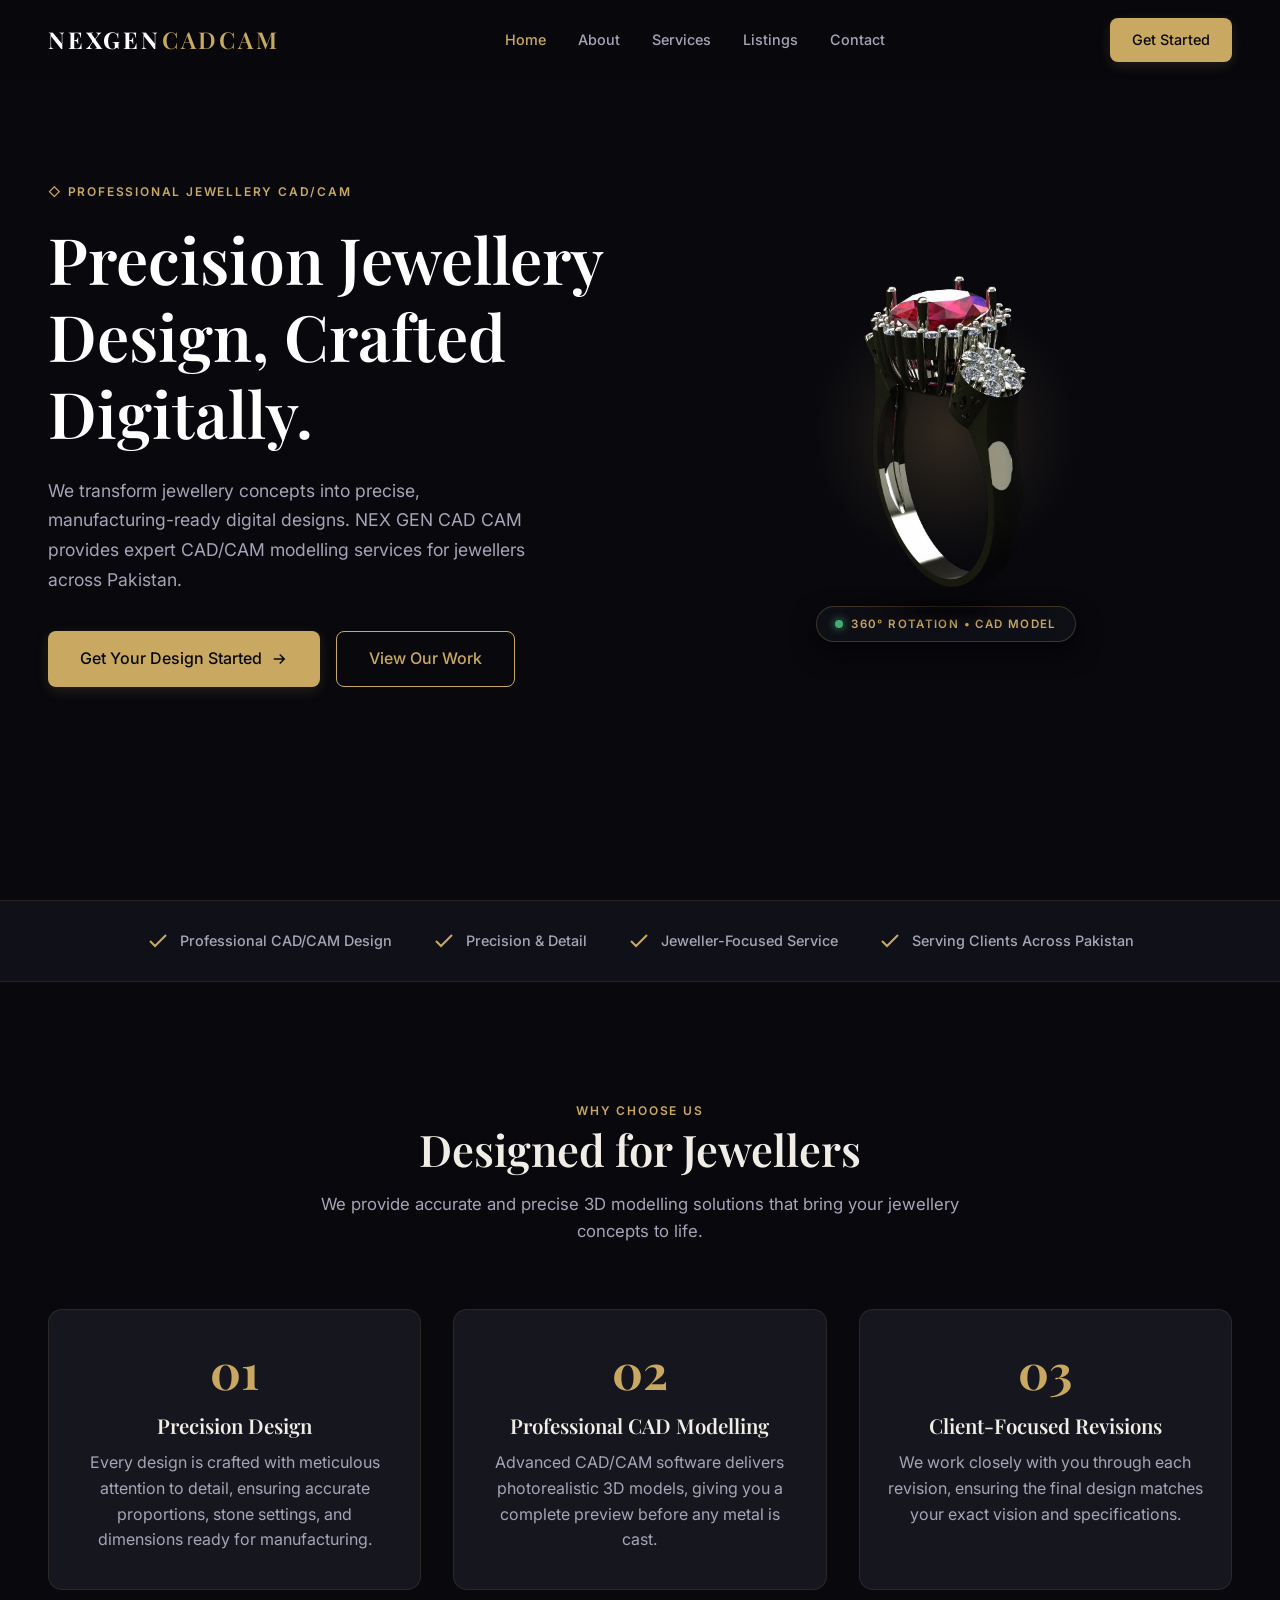
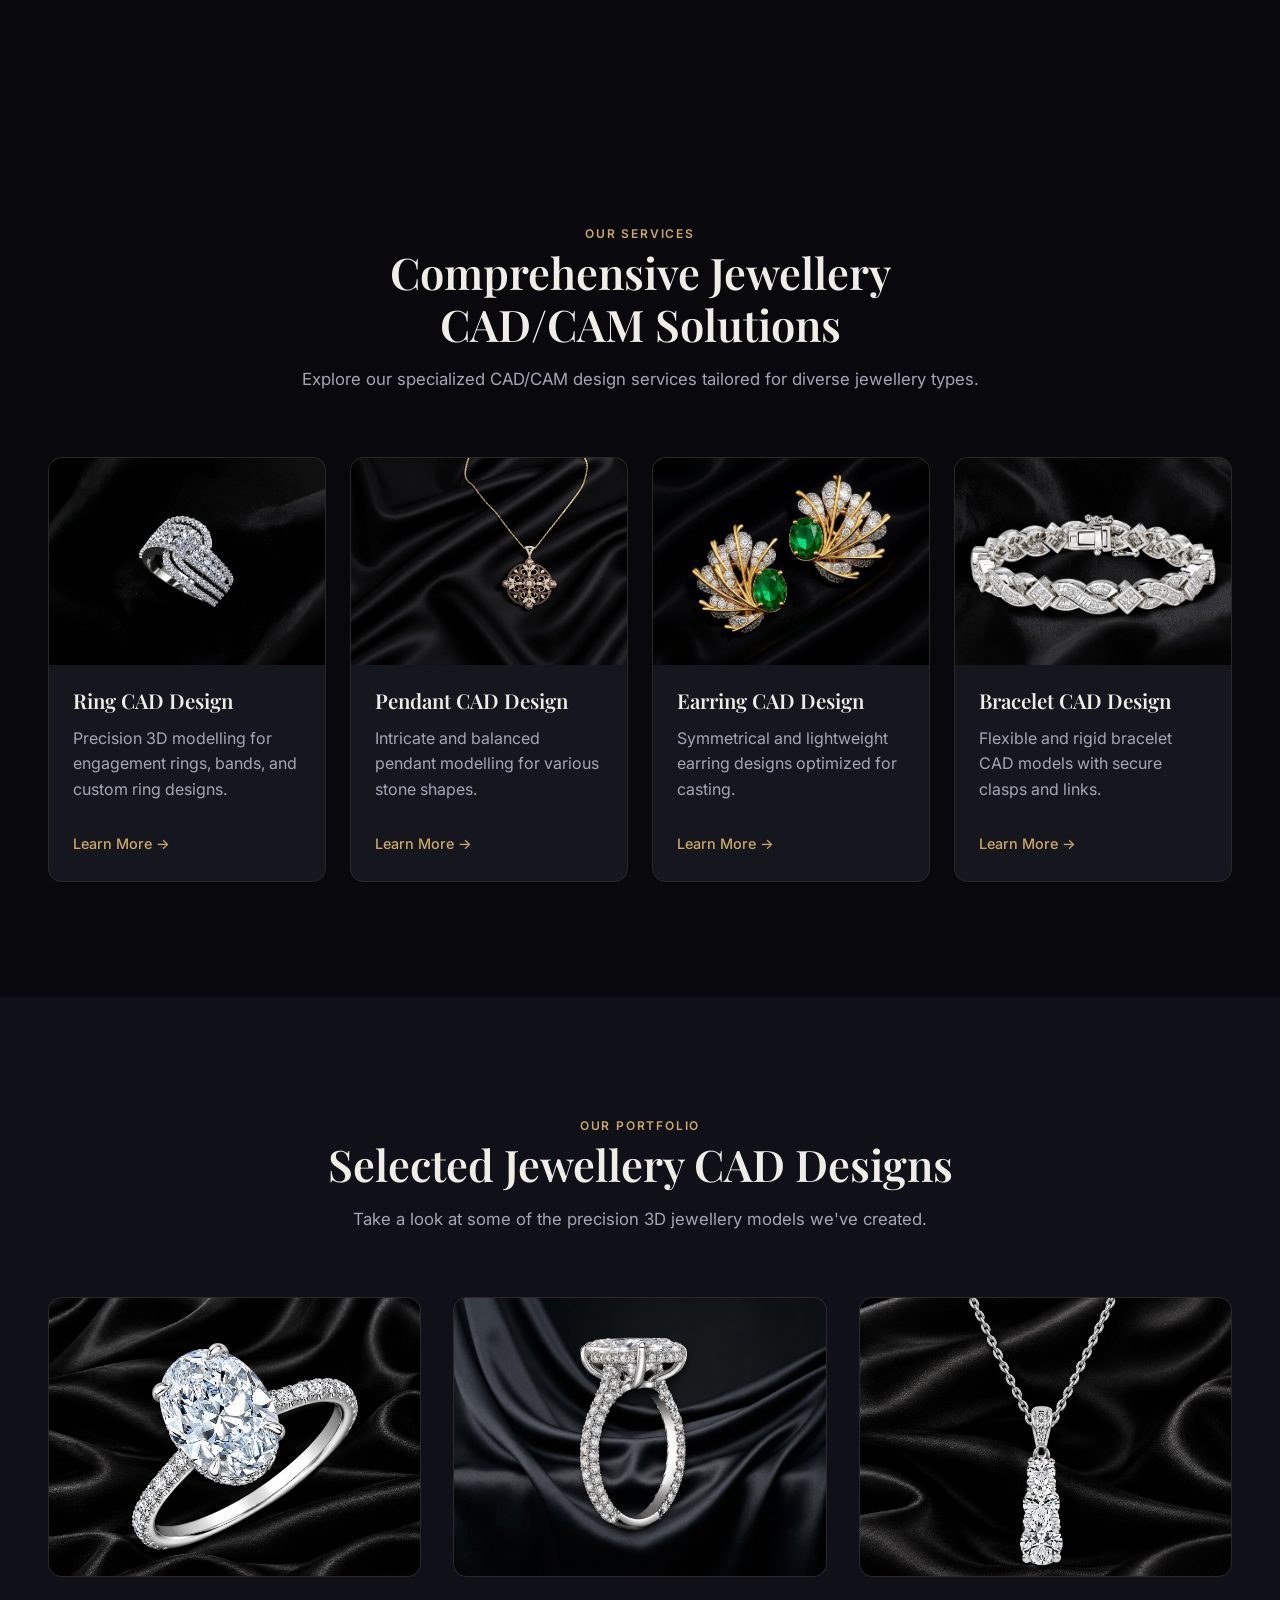
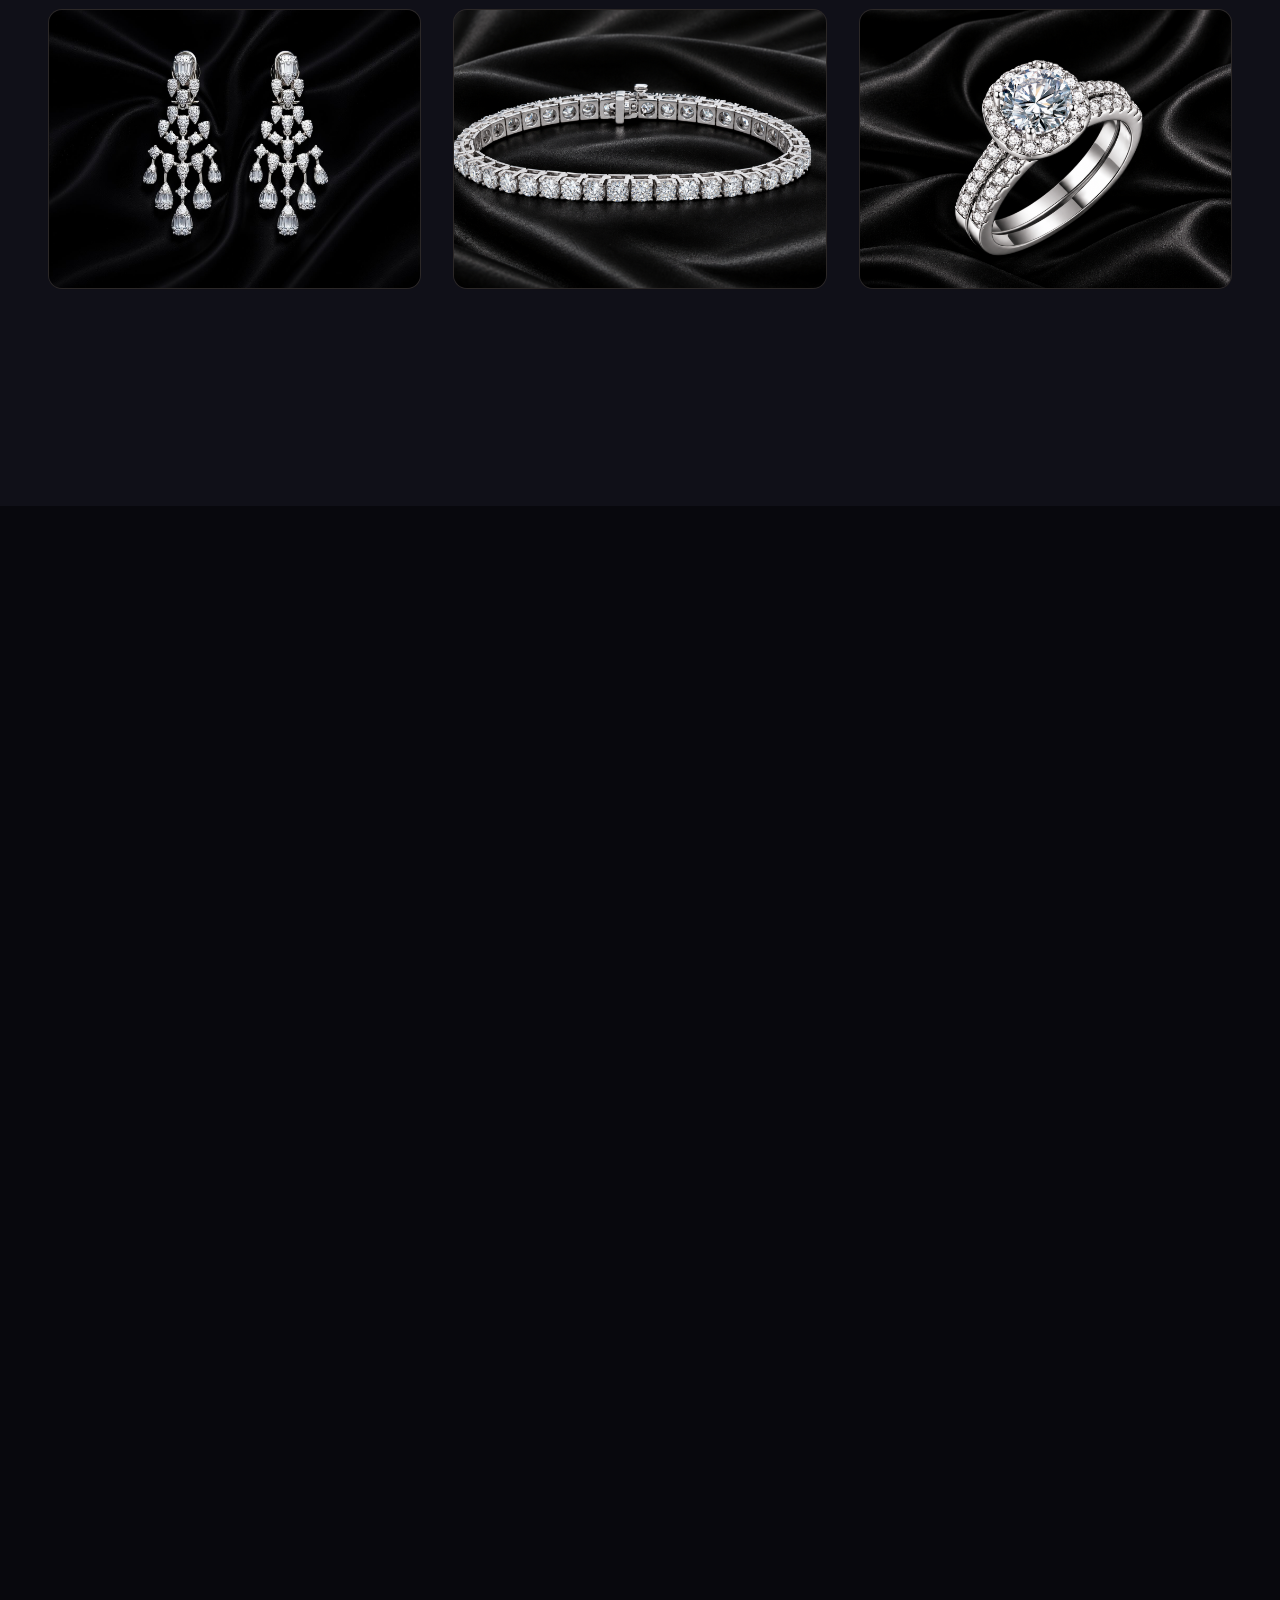
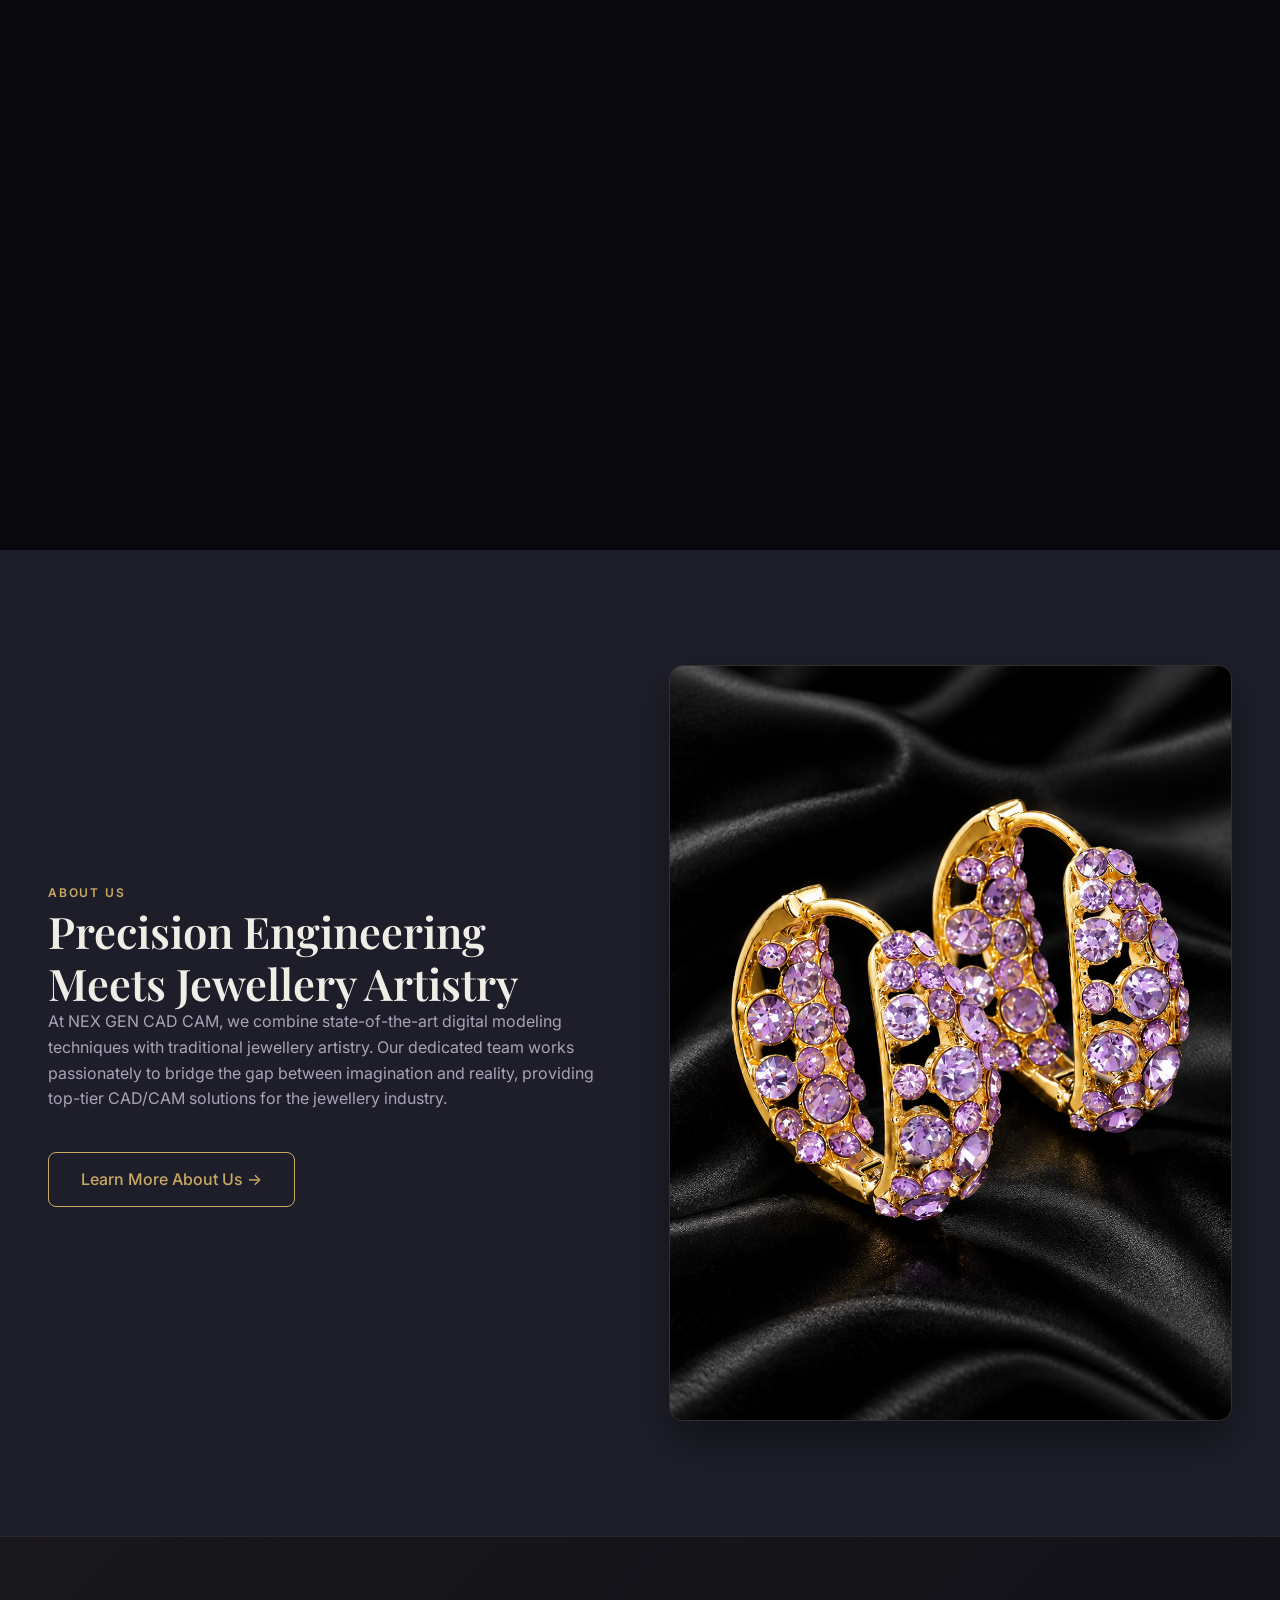
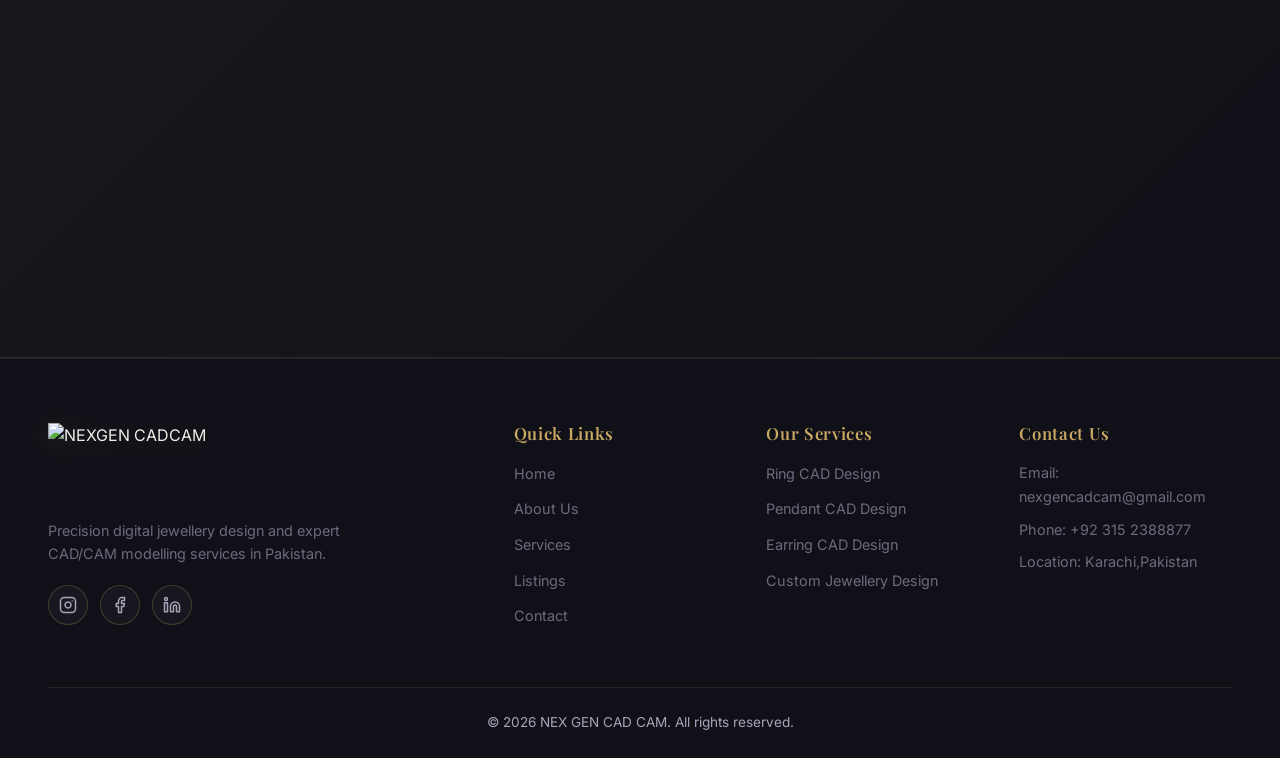
==== index.html @ 0b18227e "Initial commit - NEXGEN CADCAM website" ====
<!DOCTYPE html>
<html lang="en">
<head>
  <meta charset="UTF-8">
  <meta name="viewport" content="width=device-width, initial-scale=1.0">
  <title>NEX GEN CAD CAM | Professional Jewellery CAD/CAM Design Services in Pakistan</title>
  <meta name="description" content="NEX GEN CAD CAM provides professional jewellery CAD/CAM design and 3D modelling services for jewellers across Pakistan. Precision digital jewellery design for rings, pendants, earrings, and bracelets.">
  <link rel="canonical" href="https://www.nexgencadcam.com/">
  
  <!-- Open Graph Tags -->
  <meta property="og:type" content="website">
  <meta property="og:title" content="NEX GEN CAD CAM | Professional Jewellery CAD/CAM Design Services">
  <meta property="og:description" content="Precision digital jewellery design for rings, pendants, earrings, and bracelets. Professional CAD/CAM modelling services across Pakistan.">
  <meta property="og:url" content="https://www.nexgencadcam.com/">
  <meta property="og:site_name" content="NEX GEN CAD CAM">
  
  <!-- Twitter Card -->
  <meta name="twitter:card" content="summary_large_image">
  <meta name="twitter:title" content="NEX GEN CAD CAM | Professional Jewellery CAD/CAM Design Services">
  <meta name="twitter:description" content="Precision digital jewellery design for rings, pendants, earrings, and bracelets. Professional CAD/CAM modelling services across Pakistan.">
  
  <!-- DNS Prefetch & Preconnect -->
  <link rel="dns-prefetch" href="https://fonts.googleapis.com">
  <link rel="preconnect" href="https://fonts.googleapis.com" crossorigin>
  <link rel="dns-prefetch" href="https://fonts.gstatic.com">
  <link rel="preconnect" href="https://fonts.gstatic.com" crossorigin>
  
  <!-- Google Fonts -->
  <link href="https://fonts.googleapis.com/css2?family=Playfair+Display:wght@400;500;600;700&family=Inter:wght@300;400;500;600&display=swap" rel="stylesheet">
  
  <!-- Stylesheet -->
  <link rel="stylesheet" href="css/style.css">
  
  <!-- Favicon -->
  <link rel="icon" href="data:image/svg+xml,<svg xmlns=%22http://www.w3.org/2000/svg%22 viewBox=%220 0 100 100%22><rect width=%22100%22 height=%22100%22 fill=%22%2308080D%22/><path d=%22M50 15 L85 50 L50 85 L15 50 Z%22 fill=%22none%22 stroke=%22%23C9A962%22 stroke-width=%228%22/></svg>" type="image/svg+xml">
</head>
<body>
  
  <a href="#main" class="skip-link">Skip to main content</a>

  <header class="site-header">
    <div class="container header-inner">
      <a href="index.html" class="brand" aria-label="NEXGENCADCAM Home">
        <span class="brand-text">NEXGEN<span class="brand-accent">CADCAM</span></span>
      </a>
      <nav class="nav-primary" aria-label="Primary">
        <a href="index.html" aria-current="page">Home</a>
        <a href="about.html">About</a>
        <a href="services.html">Services</a>
        <a href="listings.html">Listings</a>
        <a href="contact.html">Contact</a>
      </nav>
      <div class="header-actions">
        <a href="contact.html" class="btn btn-primary btn-sm">Get Started</a>
        <button class="nav-toggle" aria-label="Toggle navigation menu" aria-expanded="false">
          <span></span>
          <span></span>
          <span></span>
        </button>
      </div>
    </div>
  </header>

  <nav class="nav-panel" aria-label="Mobile">
    <button class="nav-panel-close" aria-label="Close menu">
      <svg viewBox="0 0 24 24" fill="none" stroke="currentColor" stroke-width="1.8"><path d="M6 6l12 12M18 6L6 18"/></svg>
    </button>
    <a href="index.html" aria-current="page">Home</a>
    <a href="about.html">About</a>
    <a href="services.html">Services</a>
    <a href="listings.html">Listings</a>
    <a href="contact.html">Contact</a>
    <a href="contact.html" class="btn btn-primary btn-block">Get Started</a>
  </nav>

  <main id="main">
    
    <!-- HERO SECTION -->
    <section class="hero section">
      <div class="container">
        <div class="hero-split">
          <div class="hero-content" data-reveal>
            <span class="eyebrow">◇ Professional Jewellery CAD/CAM</span>
            <h1>Precision Jewellery Design, Crafted Digitally.</h1>
            <p class="lede">We transform jewellery concepts into precise, manufacturing-ready digital designs. NEX GEN CAD CAM provides expert CAD/CAM modelling services for jewellers across Pakistan.</p>
            <div class="hero-ctas">
              <a href="contact.html" class="btn btn-primary">Get Your Design Started <svg viewBox="0 0 24 24" fill="none" stroke="currentColor" stroke-width="2" width="18" height="18"><path d="M5 12h14M13 6l6 6-6 6"/></svg></a>
              <a href="listings.html" class="btn btn-secondary">View Our Work</a>
            </div>
          </div>
          <div class="hero-ring" data-reveal>
            <div class="ring-perspective-stage" id="ringShowcase">
              <!-- Ambient Studio Glow -->
              <div class="ring-ambient-glow"></div>
              
              <!-- Real Photographic Ring Showcase (Background Removed) -->
              <div class="real-ring-container">
                <video class="real-ring-video" autoplay loop muted playsinline preload="auto" poster="images/ring-360/poster.png" aria-label="NEXGEN CAD CAM 360 Rotating Ruby & Diamond Ring CAD Design">
                  <source src="media/real-ring-showcase.webm" type="video/webm">
                  <source src="media/real-ring-showcase.mp4" type="video/mp4">
                </video>
              </div>

              <!-- Studio Floor Shadow -->
              <div class="ring-floor-shadow"></div>

              <!-- CAD 360 Live Badge -->
              <a href="ring-360-preview.html" class="ring-cad-badge" style="text-decoration: none; cursor: pointer; bottom: -10px;" title="Open Full Interactive 360° Studio Viewer">
                <span class="badge-dot"></span>
                <span>360° ROTATION &bull; CAD MODEL</span>
              </a>
            </div>
          </div>
        </div>
      </div>
    </section>

    <!-- TRUST STRIP -->
    <section class="trust-strip">
      <div class="container">
        <div class="trust-strip-inner">
          <div class="trust-item"><svg width="16" height="16" viewBox="0 0 24 24" fill="none" stroke="var(--gold)" stroke-width="2"><path d="M20 6L9 17l-5-5"/></svg> Professional CAD/CAM Design</div>
          <div class="trust-item"><svg width="16" height="16" viewBox="0 0 24 24" fill="none" stroke="var(--gold)" stroke-width="2"><path d="M20 6L9 17l-5-5"/></svg> Precision & Detail</div>
          <div class="trust-item"><svg width="16" height="16" viewBox="0 0 24 24" fill="none" stroke="var(--gold)" stroke-width="2"><path d="M20 6L9 17l-5-5"/></svg> Jeweller-Focused Service</div>
          <div class="trust-item"><svg width="16" height="16" viewBox="0 0 24 24" fill="none" stroke="var(--gold)" stroke-width="2"><path d="M20 6L9 17l-5-5"/></svg> Serving Clients Across Pakistan</div>
        </div>
      </div>
    </section>

    <!-- KEY BENEFITS -->
    <section class="section benefits">
      <div class="container">
        <div class="section-header" data-reveal>
          <span class="eyebrow">Why Choose Us</span>
          <h2>Designed for Jewellers</h2>
          <p>We provide accurate and precise 3D modelling solutions that bring your jewellery concepts to life.</p>
        </div>
        <div class="grid-3" data-reveal>
          <div class="card benefit-card">
            <div class="benefit-num">01</div>
            <h3>Precision Design</h3>
            <p>Every design is crafted with meticulous attention to detail, ensuring accurate proportions, stone settings, and dimensions ready for manufacturing.</p>
          </div>
          <div class="card benefit-card">
            <div class="benefit-num">02</div>
            <h3>Professional CAD Modelling</h3>
            <p>Advanced CAD/CAM software delivers photorealistic 3D models, giving you a complete preview before any metal is cast.</p>
          </div>
          <div class="card benefit-card">
            <div class="benefit-num">03</div>
            <h3>Client-Focused Revisions</h3>
            <p>We work closely with you through each revision, ensuring the final design matches your exact vision and specifications.</p>
          </div>
        </div>
      </div>
    </section>

    <!-- SERVICES PREVIEW -->
    <section class="section services-preview">
      <div class="container">
        <div class="section-header" data-reveal>
          <span class="eyebrow">Our Services</span>
          <h2>Comprehensive Jewellery CAD/CAM Solutions</h2>
          <p>Explore our specialized CAD/CAM design services tailored for diverse jewellery types.</p>
        </div>
        <div class="grid-4" data-reveal>
          <div class="card service-card">
            <div class="service-img">
              <img src="images/ring home 2.jpg" alt="Ring CAD Design" loading="lazy" data-fallback="description">
            </div>
            <div class="service-content">
              <h3>Ring CAD Design</h3>
              <p>Precision 3D modelling for engagement rings, bands, and custom ring designs.</p>
              <a href="services.html" class="service-link">Learn More &rarr;</a>
            </div>
          </div>
          <div class="card service-card">
            <div class="service-img">
              <img src="images/pendant home.jpg" alt="Pendant CAD Design" loading="lazy" data-fallback="description">
            </div>
            <div class="service-content">
              <h3>Pendant CAD Design</h3>
              <p>Intricate and balanced pendant modelling for various stone shapes.</p>
              <a href="services.html" class="service-link">Learn More &rarr;</a>
            </div>
          </div>
          <div class="card service-card">
            <div class="service-img">
              <img src="images/earing home.jpg" alt="Earring CAD Design" loading="lazy" data-fallback="description">
            </div>
            <div class="service-content">
              <h3>Earring CAD Design</h3>
              <p>Symmetrical and lightweight earring designs optimized for casting.</p>
              <a href="services.html" class="service-link">Learn More &rarr;</a>
            </div>
          </div>
          <div class="card service-card">
            <div class="service-img">
              <img src="images/bracelet home 2.jpg" alt="Bracelet CAD Design" loading="lazy" data-fallback="description">
            </div>
            <div class="service-content">
              <h3>Bracelet CAD Design</h3>
              <p>Flexible and rigid bracelet CAD models with secure clasps and links.</p>
              <a href="services.html" class="service-link">Learn More &rarr;</a>
            </div>
          </div>
        </div>
      </div>
    </section>

    <!-- FEATURED WORK -->
    <section class="section portfolio-preview bg-secondary">
      <div class="container">
        <div class="section-header" data-reveal>
          <span class="eyebrow">Our Portfolio</span>
          <h2>Selected Jewellery CAD Designs</h2>
          <p>Take a look at some of the precision 3D jewellery models we've created.</p>
        </div>
        <div class="grid-3" data-reveal>
          
          <div class="portfolio-item">
            <img src="images/Diamond Solitaire Ring home.png" alt="Diamond Solitaire Ring CAD Design" loading="lazy">
            <div class="portfolio-overlay">
              <div class="portfolio-info">
                <span class="portfolio-cat">Ring</span>
                <h3>Diamond Solitaire Ring</h3>
                <a href="listings.html" class="btn btn-secondary btn-sm">View Project</a>
              </div>
            </div>
          </div>
          
          <div class="portfolio-item">
            <img src="images/Halo Engagement Ring.png" alt="Halo Engagement Ring CAD Design" loading="lazy">
            <div class="portfolio-overlay">
              <div class="portfolio-info">
                <span class="portfolio-cat">Ring</span>
                <h3>Halo Engagement Ring</h3>
                <a href="listings.html" class="btn btn-secondary btn-sm">View Project</a>
              </div>
            </div>
          </div>

          <div class="portfolio-item">
            <img src="images/drop pendant.png" alt="Drop Pendant CAD Design" loading="lazy">
            <div class="portfolio-overlay">
              <div class="portfolio-info">
                <span class="portfolio-cat">Pendant</span>
                <h3>Drop Pendant</h3>
                <a href="listings.html" class="btn btn-secondary btn-sm">View Project</a>
              </div>
            </div>
          </div>

          <div class="portfolio-item">
            <img src="images/Chandelier Earrings.jpg" alt="Chandelier Earrings CAD Design" loading="lazy">
            <div class="portfolio-overlay">
              <div class="portfolio-info">
                <span class="portfolio-cat">Earring</span>
                <h3>Chandelier Earrings</h3>
                <a href="listings.html" class="btn btn-secondary btn-sm">View Project</a>
              </div>
            </div>
          </div>

          <div class="portfolio-item">
            <img src="images/tennis bracelet.png" alt="Tennis Bracelet CAD Design" loading="lazy">
            <div class="portfolio-overlay">
              <div class="portfolio-info">
                <span class="portfolio-cat">Bracelet</span>
                <h3>Tennis Bracelet</h3>
                <a href="listings.html" class="btn btn-secondary btn-sm">View Project</a>
              </div>
            </div>
          </div>

          <div class="portfolio-item">
            <img src="images/custom engagment ring.png" alt="Custom Engagement Ring CAD Design" loading="lazy">
            <div class="portfolio-overlay">
              <div class="portfolio-info">
                <span class="portfolio-cat">Ring</span>
                <h3>Custom Engagement Ring</h3>
                <a href="listings.html" class="btn btn-secondary btn-sm">View Project</a>
              </div>
            </div>
          </div>

        </div>
        <div class="section-footer" style="text-align: center; margin-top: 3rem;" data-reveal>
          <a href="listings.html" class="btn btn-primary">View Full Portfolio &rarr;</a>
        </div>
      </div>
    </section>

    <!-- WHY NEX GEN CAD CAM -->
    <section class="section split-section">
      <div class="container">
        <div class="split-layout">
          <div class="split-content" data-reveal>
            <h2>Why Jewellers Choose NEX GEN CAD CAM</h2>
            <ul class="feature-list">
              <li>
                <svg width="24" height="24" viewBox="0 0 24 24" fill="none" stroke="var(--gold)" stroke-width="2"><path d="M20 6L9 17l-5-5"/></svg>
                <span>Expert CAD/CAM designers with deep jewellery industry knowledge</span>
              </li>
              <li>
                <svg width="24" height="24" viewBox="0 0 24 24" fill="none" stroke="var(--gold)" stroke-width="2"><path d="M20 6L9 17l-5-5"/></svg>
                <span>Manufacturing-ready files compatible with major casting systems</span>
              </li>
              <li>
                <svg width="24" height="24" viewBox="0 0 24 24" fill="none" stroke="var(--gold)" stroke-width="2"><path d="M20 6L9 17l-5-5"/></svg>
                <span>Quick turnaround with clear communication throughout the process</span>
              </li>
              <li>
                <svg width="24" height="24" viewBox="0 0 24 24" fill="none" stroke="var(--gold)" stroke-width="2"><path d="M20 6L9 17l-5-5"/></svg>
                <span>Competitive pricing designed for jewellers of all scales</span>
              </li>
            </ul>
          </div>
          <div class="split-media" data-reveal>
            <img src="images/homepage why jewellers pic.png" alt="Expert Jewellery CAD CAM Designer working" loading="lazy">
          </div>
        </div>
      </div>
    </section>

    <!-- TESTIMONIALS -->
    <section class="section testimonials">
      <div class="container">
        <div class="section-header" data-reveal>
          <span class="eyebrow">Testimonials</span>
          <h2>What Our Clients Say</h2>
          <p>Hear from jewellers who have elevated their designs with our CAD/CAM services.</p>
        </div>
        <div class="grid-3" data-reveal>
          <div class="card testimonial-card">
            <div class="stars">★★★★★</div>
            <blockquote>"The level of detail and precision in the CAD files provided by NEX GEN is unmatched. They perfectly captured our vision and the final cast was flawless."</blockquote>
            <cite>— Abid Ahmed<br><span>Jeweller, Lahore</span></cite>
          </div>
          <div class="card testimonial-card">
            <div class="stars">★★★★★</div>
            <blockquote>"Working with their team has streamlined our entire production process. Quick turnaround times and highly accurate 3D models."</blockquote>
            <cite>— Muhmmad Sadiq<br><span>Jeweller, Karachi</span></cite>
          </div>
          <div class="card testimonial-card">
            <div class="stars">★★★★★</div>
            <blockquote>"Excellent communication and highly professional service. The 3D renders were photorealistic, and the final printed models required minimal clean-up."</blockquote>
            <cite>— Amin Islam<br><span>Jeweller, Islamabad</span></cite>
          </div>
        </div>
      </div>
    </section>

    <!-- ABOUT PREVIEW -->
    <section class="section about-preview bg-elevated">
      <div class="container">
        <div class="split-layout">
          <div class="split-content" data-reveal>
            <span class="eyebrow">About Us</span>
            <h2>Precision Engineering Meets Jewellery Artistry</h2>
            <p>At NEX GEN CAD CAM, we combine state-of-the-art digital modeling techniques with traditional jewellery artistry. Our dedicated team works passionately to bridge the gap between imagination and reality, providing top-tier CAD/CAM solutions for the jewellery industry.</p>
            <a href="about.html" class="btn btn-secondary" style="margin-top: 1.5rem;">Learn More About Us &rarr;</a>
          </div>
          <div class="split-media" data-reveal>
            <img src="images/homepage about us pic.png" alt="Jewellery CAD CAM 3D rendering process" loading="lazy">
          </div>
        </div>
      </div>
    </section>

    <!-- FINAL CTA -->
    <section class="section cta-section bg-secondary text-center">
      <div class="container">
        <div class="cta-content" data-reveal style="max-width: 600px; margin: 0 auto;">
          <h2>Ready to Bring Your Jewellery Design to Life?</h2>
          <p style="margin-bottom: 2rem;">Start your next project with precision. Let us handle the digital craftsmanship so you can focus on what you do best.</p>
          <div class="btn-group" style="display: flex; gap: 1rem; justify-content: center; flex-wrap: wrap;">
            <a href="contact.html" class="btn btn-primary">Start Your Project</a>
            <a href="services.html" class="btn btn-secondary">Explore Our Services</a>
          </div>
        </div>
      </div>
    </section>

  </main>

  <footer class="site-footer">
    <div class="container">
      <div class="footer-grid grid-4">
        <div class="footer-brand">
          <a href="index.html" class="brand" aria-label="NEXGEN CADCAM Home">
            <img src="images/logo-transparent.png" alt="NEXGEN CADCAM" class="footer-logo">
          </a>
          <p>Precision digital jewellery design and expert CAD/CAM modelling services in Pakistan.</p>
          <div class="social-links">
            <a href="https://instagram.com" class="social-link" aria-label="Instagram" target="_blank" rel="noopener">
              <svg viewBox="0 0 24 24" width="18" height="18" fill="none" stroke="currentColor" stroke-width="2" stroke-linecap="round" stroke-linejoin="round">
                <rect x="2" y="2" width="20" height="20" rx="5" ry="5"></rect>
                <path d="M16 11.37A4 4 0 1 1 12.63 8 4 4 0 0 1 16 11.37z"></path>
                <line x1="17.5" y1="6.5" x2="17.51" y2="6.5"></line>
              </svg>
            </a>
            <a href="https://facebook.com" class="social-link" aria-label="Facebook" target="_blank" rel="noopener">
              <svg viewBox="0 0 24 24" width="18" height="18" fill="none" stroke="currentColor" stroke-width="2" stroke-linecap="round" stroke-linejoin="round">
                <path d="M18 2h-3a5 5 0 0 0-5 5v3H7v4h3v8h4v-8h3l1-4h-4V7a1 1 0 0 1 1-1h3z"></path>
              </svg>
            </a>
            <a href="https://linkedin.com" class="social-link" aria-label="LinkedIn" target="_blank" rel="noopener">
              <svg viewBox="0 0 24 24" width="18" height="18" fill="none" stroke="currentColor" stroke-width="2" stroke-linecap="round" stroke-linejoin="round">
                <path d="M16 8a6 6 0 0 1 6 6v7h-4v-7a2 2 0 0 0-2-2 2 2 0 0 0-2 2v7h-4v-7a6 6 0 0 1 6-6z"></path>
                <rect x="2" y="9" width="4" height="12"></rect>
                <circle cx="4" cy="4" r="2"></circle>
              </svg>
            </a>
          </div>
        </div>
        <div class="footer-links">
          <h4>Quick Links</h4>
          <ul>
            <li><a href="index.html">Home</a></li>
            <li><a href="about.html">About Us</a></li>
            <li><a href="services.html">Services</a></li>
            <li><a href="listings.html">Listings</a></li>
            <li><a href="contact.html">Contact</a></li>
          </ul>
        </div>
        <div class="footer-links">
          <h4>Our Services</h4>
          <ul>
            <li><a href="services.html">Ring CAD Design</a></li>
            <li><a href="services.html">Pendant CAD Design</a></li>
            <li><a href="services.html">Earring CAD Design</a></li>
            <li><a href="services.html">Custom Jewellery Design</a></li>
          </ul>
        </div>
        <div class="footer-contact">
          <h4>Contact Us</h4>
                    <p>Email: <a href="mailto:info@nexgencadcam.com">nexgencadcam@gmail.com</a></p>
                    <p>Phone: <a href="tel:+923000000000">+92 315 2388877</a></p>
                    <p>Location: Karachi,Pakistan</p>
        </div>
      </div>
      <div class="footer-bottom">
        <p>&copy; <span data-year>2026</span> NEX GEN CAD CAM. All rights reserved.</p>
      </div>
    </div>
  </footer>

  <button class="back-to-top" aria-label="Back to top">
    <svg viewBox="0 0 24 24" fill="none" stroke="currentColor" stroke-width="2"><path d="M12 19V5M6 11l6-6 6 6"/></svg>
  </button>

  <script src="js/main.js" defer></script>
</body>
</html>
---- css/style.css ----
/* 
 * NEX GEN CAD CAM - Style System
 * 
 * 1. Reset & Base
 * 2. CSS Custom Properties
 * 3. Base Typography
 * 4. Layout
 * 5. Buttons
 * 6. Header & Navigation
 * 7. Mobile Nav Panel
 * 8. Hero Section
 * 9. 3D Ring Animation
 * 10. Trust Strip
 * 11. Cards
 * 12. Service Cards
 * 13. Benefit Cards
 * 14. Portfolio / Listings
 * 15. Testimonials
 * 16. Timeline / How It Works
 * 17. FAQ Accordion
 * 18. Contact Form
 * 19. Map Placeholder
 * 20. Footer
 * 21. CTA Section
 * 22. Page Hero
 * 23. About Page
 * 24. Scroll Reveal
 * 25. Skip Link
 * 26. Back to Top
 * 27. Utilities
 * 28. Responsive
 */

/* ==========================================================================
   1. Reset & Base
   ========================================================================== */
*, *::before, *::after {
  box-sizing: border-box;
  margin: 0;
  padding: 0;
}

html {
  scroll-behavior: smooth;
  font-size: 16px;
  overflow-x: hidden;
}

body {
  min-height: 100vh;
  -webkit-font-smoothing: antialiased;
  -moz-osx-font-smoothing: grayscale;
  overflow-x: hidden;
}

img, picture, svg, video {
  display: block;
  max-width: 100%;
}

button, input, textarea, select {
  font: inherit;
  color: inherit;
}

a {
  text-decoration: none;
  color: inherit;
}

ul, ol {
  list-style: none;
}

/* ==========================================================================
   2. CSS Custom Properties
   ========================================================================== */
:root {
  /* Colors */
  --bg-primary: #08080D;
  --bg-secondary: #101018;
  --bg-card: #16161F;
  --bg-elevated: #1E1E2A;
  
  --gold: #C9A962;
  --gold-light: #E8D5A3;
  --gold-dark: #8B7535;
  --gold-glow: rgba(201, 169, 98, 0.12);
  
  --white: #FFFFFF;
  --text-primary: #F0EDE6;
  --text-secondary: #A8A4B8;
  --text-muted: #6E6A7E;
  
  --border-subtle: rgba(201, 169, 98, 0.12);
  --border-gold: rgba(201, 169, 98, 0.25);
  
  --danger: #E24040;
  --success: #40AE70;

  /* Typography */
  --font-heading: 'Playfair Display', serif;
  --font-body: 'Inter', sans-serif;

  /* Layout Tokens */
  --container: 1280px;
  --gap-section: clamp(72px, 9vw, 130px);
  --radius-sm: 4px;
  --radius-md: 8px;
  --radius-lg: 14px;
  --radius-xl: 20px;
  --header-h: 80px;
  --ease: cubic-bezier(.4, 0, .2, 1);
}

/* ==========================================================================
   3. Base Typography
   ========================================================================== */
body {
  font-family: var(--font-body);
  background-color: var(--bg-primary);
  color: var(--text-primary);
  line-height: 1.6;
}

h1, h2, h3, h4, h5, h6 {
  font-family: var(--font-heading);
  line-height: 1.2;
  color: var(--text-primary);
  font-weight: 600;
}

h1 {
  font-size: clamp(2.6rem, 5vw, 4.2rem);
}

h2 {
  font-size: clamp(2rem, 3.4vw, 3rem);
}

h3 {
  font-size: clamp(1.2rem, 1.6vw, 1.5rem);
}

h4 {
  font-size: 1.2rem;
}

p {
  color: var(--text-secondary);
  margin-bottom: 1rem;
}

p:last-child {
  margin-bottom: 0;
}

.eyebrow {
  display: inline-block;
  text-transform: uppercase;
  font-size: 0.75rem;
  letter-spacing: 0.15em;
  color: var(--gold);
  font-family: var(--font-body);
  font-weight: 600;
}

/* ==========================================================================
   4. Layout
   ========================================================================== */
.container {
  max-width: var(--container);
  margin-inline: auto;
  padding-inline: clamp(20px, 5vw, 48px);
}

.section {
  padding-block: var(--gap-section);
}

.split {
  display: flex;
  flex-wrap: wrap;
  gap: 40px;
}
.split > * {
  flex: 1 1 calc(50% - 20px);
}

.grid-2 {
  display: grid;
  grid-template-columns: repeat(2, 1fr);
  gap: 32px;
}

.grid-3 {
  display: grid;
  grid-template-columns: repeat(3, 1fr);
  gap: 32px;
}

.grid-4 {
  display: grid;
  grid-template-columns: repeat(4, 1fr);
  gap: 24px;
}

@media (max-width: 900px) {
  .grid-3, .grid-4 {
    grid-template-columns: repeat(2, 1fr);
  }
}

@media (max-width: 700px) {
  .grid-2 {
    grid-template-columns: 1fr;
  }
}

@media (max-width: 600px) {
  .grid-3, .grid-4 {
    grid-template-columns: 1fr;
  }
  .split > * {
    flex: 1 1 100%;
  }
}

/* ==========================================================================
   5. Buttons
   ========================================================================== */
.btn {
  display: inline-flex;
  align-items: center;
  justify-content: center;
  gap: 8px;
  padding: 14px 32px;
  border-radius: var(--radius-md);
  font-weight: 500;
  font-size: 1rem;
  transition: all 0.3s var(--ease);
  cursor: pointer;
  border: none;
  text-decoration: none;
}

.btn-primary {
  background-color: var(--gold);
  color: #08080D;
  box-shadow: 0 4px 14px rgba(201, 169, 98, 0.15);
}

.btn-primary:hover {
  background-color: var(--gold-light);
  transform: translateY(-2px);
  box-shadow: 0 6px 20px rgba(201, 169, 98, 0.25);
}

.btn-secondary {
  background-color: transparent;
  border: 1px solid var(--gold);
  color: var(--gold);
}

.btn-secondary:hover {
  background-color: var(--gold);
  color: #08080D;
}

.btn-sm {
  padding: 10px 22px;
  font-size: 0.9rem;
}

.btn-block {
  width: 100%;
  display: flex;
}

.btn svg {
  width: 18px;
  height: 18px;
  transition: transform 0.3s var(--ease);
}

.btn:hover svg {
  transform: translateX(4px);
}

/* ==========================================================================
   6. Header & Navigation
   ========================================================================== */
.site-header {
  position: fixed;
  top: 0;
  left: 0;
  width: 100%;
  z-index: 1002;
  backdrop-filter: blur(10px);
  -webkit-backdrop-filter: blur(10px);
  background-color: rgba(8, 8, 13, 0.5);
  transition: background-color 0.3s var(--ease), border-color 0.3s var(--ease);
  border-bottom: 1px solid transparent;
}

.site-header.is-scrolled {
  background-color: var(--bg-primary);
  border-bottom: 1px solid var(--border-subtle);
}

.header-inner {
  display: flex;
  justify-content: space-between;
  align-items: center;
  height: var(--header-h);
}

.brand {
  display: flex;
  align-items: center;
  gap: 10px;
  text-decoration: none;
}

.brand-icon {
  color: var(--gold);
  font-size: 1.5rem;
  line-height: 1;
}

.brand-text {
  font-family: var(--font-heading);
  font-weight: 700;
  font-size: clamp(1.2rem, 2.2vw, 1.45rem);
  letter-spacing: 0.12em;
  color: var(--white);
  text-transform: uppercase;
  display: inline-flex;
  align-items: center;
  line-height: 1;
  text-decoration: none;
  transition: opacity 0.3s var(--ease), text-shadow 0.3s var(--ease);
}

.brand-text .brand-accent {
  color: var(--gold);
  font-weight: 600;
  letter-spacing: 0.12em;
  margin-left: 1px;
}

.brand:hover .brand-text {
  text-shadow: 0 0 16px rgba(201, 169, 98, 0.45);
}

.brand-logo {
  height: 54px;
  width: auto;
  max-width: 175px;
  object-fit: contain;
  display: block;
  mix-blend-mode: screen;
  filter: drop-shadow(0 2px 10px rgba(201, 169, 98, 0.3));
  transition: transform 0.3s var(--ease);
}

.brand:hover .brand-logo {
  transform: scale(1.03);
}

.footer-logo {
  height: 64px;
  width: auto;
  max-width: 220px;
  object-fit: contain;
  display: block;
  margin-bottom: 16px;
  filter: drop-shadow(0 4px 14px rgba(201, 169, 98, 0.22));
  transition: transform 0.3s var(--ease), filter 0.3s var(--ease);
}

.brand:hover .footer-logo {
  transform: scale(1.03);
  filter: drop-shadow(0 6px 18px rgba(201, 169, 98, 0.38));
}

.nav-primary {
  display: flex;
  gap: 32px;
  align-items: center;
}

.nav-primary a {
  color: var(--text-secondary);
  font-size: 0.9rem;
  font-weight: 500;
  transition: color 0.3s var(--ease);
  position: relative;
}

.nav-primary a:hover {
  color: var(--gold);
}

.nav-primary a[aria-current="page"] {
  color: var(--gold);
}

.header-actions {
  display: flex;
  align-items: center;
  gap: 16px;
}

.nav-toggle {
  display: none;
  background: transparent;
  border: none;
  cursor: pointer;
  padding: 10px 8px;
  width: 44px;
  height: 44px;
  border-radius: var(--radius-sm);
  touch-action: manipulation;
  -webkit-tap-highlight-color: transparent;
  position: relative;
  z-index: 1002;
}

@media (max-width: 860px) {
  .nav-primary {
    display: none !important;
  }
  .header-actions .btn-sm {
    display: none !important;
  }
  .nav-toggle {
    display: flex;
    flex-direction: column;
    align-items: center;
    justify-content: center;
    gap: 5px;
    width: 44px;
    height: 44px;
    margin-right: -6px;
  }
  .nav-toggle span {
    display: block;
    width: 24px;
    height: 2px;
    background-color: var(--text-primary);
    transition: transform 0.3s var(--ease), opacity 0.25s var(--ease), background-color 0.3s var(--ease);
    border-radius: 2px;
    pointer-events: none;
  }
  .nav-open .nav-toggle span:nth-child(1) {
    transform: translateY(7px) rotate(45deg);
    background-color: var(--gold);
  }
  .nav-open .nav-toggle span:nth-child(2) {
    opacity: 0;
    transform: scaleX(0);
  }
  .nav-open .nav-toggle span:nth-child(3) {
    transform: translateY(-7px) rotate(-45deg);
    background-color: var(--gold);
  }
}

/* ==========================================================================
   7. Mobile Nav Panel
   ========================================================================== */
body.nav-open {
  overflow: hidden !important;
  touch-action: none;
}

.nav-panel {
  position: fixed;
  inset: 0;
  width: 100%;
  height: 100%;
  height: 100dvh;
  background-color: rgba(8, 8, 13, 0.98);
  backdrop-filter: blur(20px);
  -webkit-backdrop-filter: blur(20px);
  z-index: 1001;
  display: flex;
  flex-direction: column;
  padding: calc(var(--header-h) + 20px) 28px 36px;
  transform: translateX(100%);
  transition: transform 0.35s var(--ease), visibility 0.35s var(--ease);
  visibility: hidden;
  overflow-y: auto;
  -webkit-overflow-scrolling: touch;
}

.nav-open .nav-panel {
  transform: translateX(0);
  visibility: visible;
}

.nav-panel a {
  font-size: 1.35rem;
  padding: 14px 0;
  border-bottom: 1px solid var(--border-subtle);
  color: var(--text-primary);
  text-decoration: none;
  font-weight: 500;
  transition: color 0.3s var(--ease), padding-left 0.2s var(--ease);
}

.nav-panel a[aria-current="page"] {
  color: var(--gold);
  font-weight: 600;
}

.nav-panel a:last-of-type:not(.btn) {
  border-bottom: none;
  margin-bottom: 28px;
}

.nav-panel a.btn {
  border-bottom: none;
  margin-top: auto;
  font-size: 1rem;
  justify-content: center;
  padding: 16px 28px;
}

.nav-panel a:hover {
  color: var(--gold);
  padding-left: 6px;
}

.nav-panel-close {
  display: none;
}

/* ==========================================================================
   8. Hero Section
   ========================================================================== */
.hero {
  min-height: 100vh;
  min-height: 100dvh;
  display: flex;
  align-items: center;
  padding-top: var(--header-h);
  position: relative;
  overflow: hidden;
}

.hero > .container {
  width: 100%;
}

.hero-split {
  display: flex;
  align-items: center;
  justify-content: space-between;
  gap: 40px;
}

.hero-content {
  max-width: 600px;
  z-index: 2;
  flex: 1;
}

.hero .eyebrow {
  margin-bottom: 20px;
}

.hero h1 {
  margin-bottom: 24px;
  color: var(--white);
}

.hero .lede {
  font-size: 1.1rem;
  line-height: 1.7;
  margin-bottom: 36px;
  max-width: 500px;
  color: var(--text-secondary);
}

.hero-ctas {
  display: flex;
  gap: 16px;
  flex-wrap: wrap;
}

.hero-ring {
  flex: 1;
  display: flex;
  justify-content: center;
  align-items: center;
  z-index: 1;
}

.hero-ring-wrap {
  flex: 1;
  display: flex;
  justify-content: center;
  align-items: center;
  z-index: 1;
}

@media (max-width: 1100px) {
  .hero-split {
    flex-direction: column;
    text-align: center;
    padding-top: 60px;
    padding-bottom: 60px;
  }
  .hero-content {
    margin: 0 auto;
    display: flex;
    flex-direction: column;
    align-items: center;
  }
  .hero .lede {
    text-align: center;
  }
  .hero-ctas {
    justify-content: center;
  }
}

/* ==========================================================================
   9. 3D Ring Animation
   ========================================================================== */
.ring-perspective-stage,
.real-ring-showcase {
  position: relative;
  width: 400px;
  height: 400px;
  max-width: 100%;
  display: flex;
  align-items: center;
  justify-content: center;
  margin: 0 auto;
  perspective: 1000px;
  transition: transform 0.25s ease-out;
}

.real-ring-container {
  width: 100%;
  height: 100%;
  position: relative;
  z-index: 2;
  display: flex;
  align-items: center;
  justify-content: center;
  background: transparent;
  border: none;
  outline: none;
  box-shadow: none;
}

.real-ring-video {
  width: 100%;
  height: 100%;
  object-fit: contain;
  display: block;
  pointer-events: none;
  background: transparent;
  border: none;
  outline: none;
  box-shadow: none;
  filter: none;
  will-change: transform;
  transform: translateZ(0);
}

.ring-ambient-glow {
  position: absolute;
  width: 280px;
  height: 280px;
  border-radius: 50%;
  background: radial-gradient(circle, rgba(201, 169, 98, 0.20) 0%, rgba(201, 169, 98, 0.04) 50%, transparent 70%);
  top: 50%;
  left: 50%;
  transform: translate(-50%, -50%);
  pointer-events: none;
  animation: pulseGlow 6s ease-in-out infinite alternate;
}

.ring-floor-shadow {
  position: absolute;
  bottom: 8px;
  left: 50%;
  transform: translateX(-50%);
  width: 200px;
  height: 26px;
  border-radius: 50%;
  background: radial-gradient(ellipse at center, rgba(0, 0, 0, 0.85) 0%, rgba(0, 0, 0, 0.25) 45%, transparent 70%);
  filter: blur(4px);
  pointer-events: none;
  z-index: 1;
}

@keyframes pulseGlow {
  0% { transform: translate(-50%, -50%) scale(0.92); opacity: 0.7; }
  100% { transform: translate(-50%, -50%) scale(1.08); opacity: 1; }
}

/* CAD Coordinate Orbit Rings */
.ring-cad-orbit {
  position: absolute;
  border-radius: 50%;
  pointer-events: none;
}
.ring-cad-orbit.orbit-1 {
  width: 330px;
  height: 330px;
  border: 1px dashed rgba(201, 169, 98, 0.35);
  box-shadow: 0 0 15px rgba(201, 169, 98, 0.08);
  animation: spinOrbit1 20s linear infinite;
}
.ring-cad-orbit.orbit-2 {
  width: 380px;
  height: 380px;
  border: 1px solid rgba(201, 169, 98, 0.2);
  border-top-color: var(--gold);
  border-bottom-color: var(--gold-light);
  animation: spinOrbit2 26s linear infinite reverse;
}

@keyframes spinOrbit1 {
  from { transform: rotateX(65deg) rotateZ(0deg); }
  to { transform: rotateX(65deg) rotateZ(360deg); }
}
@keyframes spinOrbit2 {
  from { transform: rotateY(70deg) rotateZ(0deg); }
  to { transform: rotateY(70deg) rotateZ(360deg); }
}

/* 360 Continuous Horizontal Y-Axis Rotator */
.ring-y-rotator,
.ring-3d-turntable {
  position: relative;
  width: 100%;
  max-width: 420px;
  height: 320px;
  display: flex;
  align-items: center;
  justify-content: center;
  transform-style: preserve-3d;
  animation: rotateRingY 14s linear infinite;
  will-change: transform;
}

@keyframes rotateRingY {
  from {
    transform: rotateY(0deg);
  }
  to {
    transform: rotateY(360deg);
  }
}

.hero-ring-asset,
.real-ring-img {
  width: 100%;
  height: auto;
  max-height: 280px;
  object-fit: contain;
  display: block;
  filter: drop-shadow(0 20px 30px rgba(0, 0, 0, 0.85)) drop-shadow(0 0 25px rgba(201, 169, 98, 0.3));
  user-select: none;
  pointer-events: none;
  backface-visibility: visible;
}

/* Stable Pedestal Ground Shadow (stationary, no vertical movement) */
.ring-shadow {
  position: absolute;
  bottom: 25px;
  left: 50%;
  transform: translateX(-50%) rotateX(75deg);
  width: 250px;
  height: 32px;
  border-radius: 50%;
  background: radial-gradient(ellipse at center, rgba(0, 0, 0, 0.85) 0%, rgba(201, 169, 98, 0.12) 40%, transparent 70%);
  pointer-events: none;
}

@keyframes diamondFlash {
  0%, 100% { opacity: 0.2; transform: scale(0.6) rotate(0deg); }
  50% { opacity: 1; transform: scale(1.4) rotate(90deg); }
}

/* CAD Live Badge */
.ring-cad-badge {
  position: absolute;
  bottom: 0;
  display: inline-flex;
  align-items: center;
  gap: 8px;
  padding: 8px 18px;
  background: rgba(16, 16, 24, 0.88);
  backdrop-filter: blur(8px);
  border: 1px solid var(--border-gold);
  border-radius: 30px;
  color: var(--gold);
  font-family: var(--font-body);
  font-size: 0.72rem;
  letter-spacing: 0.12em;
  font-weight: 600;
  box-shadow: 0 10px 25px rgba(0, 0, 0, 0.5);
}
.ring-cad-badge .badge-dot {
  width: 8px;
  height: 8px;
  border-radius: 50%;
  background: #40AE70;
  box-shadow: 0 0 8px #40AE70;
  animation: pulseDot 2s infinite;
}
@keyframes pulseDot {
  0%, 100% { opacity: 1; transform: scale(1); }
  50% { opacity: 0.4; transform: scale(0.8); }
}

@media (max-width: 600px) {
  .ring-perspective-stage,
  .real-ring-showcase {
    width: 280px;
    height: 280px;
    margin-top: 24px;
  }
  .ring-ambient-glow {
    width: 220px;
    height: 220px;
  }
  .ring-floor-shadow {
    width: 160px;
    height: 22px;
    bottom: 4px;
  }
  .ring-y-rotator,
  .ring-3d-turntable {
    width: 240px;
    height: 200px;
  }
  .hero-ring-asset,
  .real-ring-img {
    max-height: 180px;
  }
  .ring-shadow {
    width: 160px;
    bottom: 16px;
  }
  .ring-cad-badge {
    font-size: 0.6rem;
    padding: 6px 12px;
  }
}

@media (prefers-reduced-motion: reduce) {
  .ring-3d-turntable,
  .ring-cad-orbit,
  .diamond-sparkle,
  .ring-shadow {
    animation: none;
  }
}

/* ==========================================================================
   9b. Hero Ring Video (replaces WebGL 3D ring)
   ========================================================================== */
.ring-video-stage {
  position: relative;
  width: 440px;
  height: 440px;
  max-width: 100%;
  display: flex;
  align-items: center;
  justify-content: center;
  margin: 0 auto;
  border-radius: 50%;
  overflow: hidden;
}

.hero-ring-video {
  width: 100%;
  height: 100%;
  object-fit: cover;
  display: block;
  border-radius: 50%;
  filter: drop-shadow(0 20px 40px rgba(0, 0, 0, 0.6)) drop-shadow(0 0 30px rgba(201, 169, 98, 0.2));
}

.ring-video-stage::after {
  content: '';
  position: absolute;
  inset: 0;
  border-radius: 50%;
  box-shadow: inset 0 0 60px rgba(0, 0, 0, 0.3);
  pointer-events: none;
}

@media (max-width: 1100px) {
  .ring-video-stage {
    width: 360px;
    height: 360px;
    margin-top: 40px;
  }
}

@media (max-width: 600px) {
  .ring-video-stage {
    width: 280px;
    height: 280px;
    margin-top: 30px;
  }
}

/* Page hero centered text (pages without 3D/video) */
.page-hero-content {
  max-width: 700px;
  margin: 0 auto;
  padding: 80px 0 60px;
}

.page-hero-content h1 {
  margin-bottom: 20px;
}

.page-hero-content .lede {
  max-width: 560px;
  margin: 0 auto;
}

/* ==========================================================================
   10. Trust Strip
   ========================================================================== */
.trust-strip {
  background-color: var(--bg-secondary);
  border-top: 1px solid var(--border-subtle);
  border-bottom: 1px solid var(--border-subtle);
  padding: 28px 0;
}

.trust-strip-inner {
  display: flex;
  justify-content: center;
  flex-wrap: wrap;
  gap: 40px;
}

.trust-item {
  display: flex;
  align-items: center;
  gap: 10px;
  color: var(--text-secondary);
  font-size: 0.9rem;
  font-weight: 500;
}

.trust-item svg {
  color: var(--gold);
  width: 24px;
  height: 24px;
}

@media (max-width: 600px) {
  .trust-strip-inner {
    gap: 20px;
    flex-direction: column;
    align-items: center;
  }
}

/* ==========================================================================
   11. Cards
   ========================================================================== */
.card {
  background-color: var(--bg-card);
  border: 1px solid var(--border-subtle);
  border-radius: var(--radius-lg);
  overflow: hidden;
  transition: transform 0.25s var(--ease), border-color 0.25s var(--ease), box-shadow 0.25s var(--ease);
  position: relative;
  display: flex;
  flex-direction: column;
}

.card::before {
  content: '';
  position: absolute;
  top: 0;
  left: 0;
  width: 100%;
  height: 2px;
  background-color: transparent;
  transition: background-color 0.25s var(--ease);
  z-index: 2;
}

.card:hover {
  transform: translateY(-4px);
  border-color: var(--border-gold);
  box-shadow: 0 20px 40px rgba(0, 0, 0, 0.3);
}

.card:hover::before {
  background-color: var(--gold);
}

.card-media {
  aspect-ratio: 4/3;
  overflow: hidden;
  background-color: var(--bg-elevated);
  position: relative;
}

.card-media img {
  width: 100%;
  height: 100%;
  object-fit: cover;
  transition: transform 0.4s var(--ease);
}

.card:hover .card-media img {
  transform: scale(1.05);
}

.card-body {
  padding: 24px;
  flex: 1;
  display: flex;
  flex-direction: column;
}

.card-body h3 {
  margin-bottom: 8px;
}

.card-body p {
  font-size: 0.9rem;
  line-height: 1.6;
  margin-bottom: 0;
}

/* ==========================================================================
   12. Service Cards
   ========================================================================== */
.service-card {
  background-color: var(--bg-card);
  border: 1px solid var(--border-subtle);
  border-radius: var(--radius-lg);
  padding: 32px 24px;
  transition: transform 0.25s var(--ease), border-color 0.25s var(--ease), box-shadow 0.25s var(--ease);
  position: relative;
  height: 100%;
}

.service-card:hover {
  transform: translateY(-4px);
  border-color: var(--border-gold);
  box-shadow: 0 20px 40px rgba(0, 0, 0, 0.3);
}

.service-card .service-icon {
  width: 56px;
  height: 56px;
  border-radius: 12px;
  background-color: var(--gold-glow);
  display: flex;
  align-items: center;
  justify-content: center;
  margin-bottom: 24px;
  color: var(--gold);
}

.service-card .service-icon svg {
  width: 28px;
  height: 28px;
}

.service-card h3 {
  margin-bottom: 12px;
}

/* ==========================================================================
   13. Benefit Cards
   ========================================================================== */
.benefit-card {
  background-color: var(--bg-card);
  border: 1px solid var(--border-subtle);
  border-radius: var(--radius-lg);
  padding: 36px 28px;
  text-align: center;
  transition: transform 0.3s var(--ease);
  height: 100%;
}

.benefit-card:hover {
  transform: translateY(-4px);
}

.benefit-card .benefit-num {
  font-family: var(--font-heading);
  font-size: 3rem;
  color: var(--gold);
  font-weight: 700;
  line-height: 1;
  margin-bottom: 20px;
}

.benefit-card h3 {
  margin-bottom: 12px;
}

/* ==========================================================================
   14. Portfolio / Listings
   ========================================================================== */
.filter-bar {
  display: flex;
  flex-wrap: wrap;
  gap: 10px;
  justify-content: center;
  margin-bottom: 40px;
}

.filter-btn {
  padding: 10px 24px;
  border-radius: 40px;
  border: 1px solid var(--border-subtle);
  background-color: transparent;
  color: var(--text-secondary);
  font-size: 0.85rem;
  transition: all 0.3s var(--ease);
  cursor: pointer;
  font-weight: 500;
}

.filter-btn[aria-pressed="true"],
.filter-btn.is-active {
  background-color: var(--gold);
  color: var(--bg-primary);
  border-color: var(--gold);
}

.filter-btn:hover:not(.is-active):not([aria-pressed="true"]) {
  border-color: var(--gold);
  color: var(--gold);
}

.portfolio-card {
  position: relative;
  background-color: var(--bg-card);
  border: 1px solid var(--border-subtle);
  border-radius: var(--radius-lg);
  overflow: hidden;
}

.portfolio-card .card-overlay {
  position: absolute;
  inset: 0;
  background: linear-gradient(to top, rgba(8,8,13,0.9) 0%, transparent 50%);
  opacity: 0;
  transition: opacity 0.3s var(--ease);
  display: flex;
  flex-direction: column;
  justify-content: flex-end;
  padding: 24px;
  z-index: 10;
}

.portfolio-card:hover .card-overlay {
  opacity: 1;
}

.card-overlay h3 {
  color: var(--white);
  margin-bottom: 4px;
  transform: translateY(10px);
  transition: transform 0.3s var(--ease);
}

.card-overlay p {
  color: var(--gold-light);
  font-size: 0.9rem;
  margin-bottom: 0;
  transform: translateY(10px);
  transition: transform 0.3s var(--ease) 0.05s;
}

.portfolio-card:hover .card-overlay h3,
.portfolio-card:hover .card-overlay p {
  transform: translateY(0);
}

/* ==========================================================================
   15. Testimonials
   ========================================================================== */
.testimonial-card {
  background-color: var(--bg-card);
  border: 1px solid var(--border-subtle);
  border-radius: var(--radius-lg);
  padding: 32px;
  height: 100%;
  display: flex;
  flex-direction: column;
}

.testimonial-card .stars {
  color: var(--gold);
  margin-bottom: 16px;
  display: flex;
  gap: 4px;
}

.testimonial-card .stars svg {
  width: 16px;
  height: 16px;
  fill: currentColor;
}

.testimonial-card blockquote {
  font-style: italic;
  font-size: 1rem;
  line-height: 1.7;
  color: var(--text-primary);
  margin-bottom: 20px;
  flex: 1;
}

.testimonial-card .author {
  font-weight: 600;
  color: var(--text-primary);
}

.testimonial-card .role {
  font-size: 0.85rem;
  color: var(--text-muted);
}

/* ==========================================================================
   16. Timeline / How It Works
   ========================================================================== */
.timeline {
  display: grid;
  grid-template-columns: repeat(4, 1fr);
  gap: 24px;
  position: relative;
}

.timeline-step {
  text-align: center;
  position: relative;
  z-index: 2;
}

.timeline-step .step-num {
  width: 56px;
  height: 56px;
  border-radius: 50%;
  border: 2px solid var(--gold);
  display: flex;
  align-items: center;
  justify-content: center;
  color: var(--gold);
  font-family: var(--font-heading);
  font-size: 1.2rem;
  font-weight: 700;
  margin: 0 auto 20px;
  background-color: var(--bg-primary);
  position: relative;
}

.timeline::before {
  content: '';
  position: absolute;
  top: 28px;
  left: 10%;
  right: 10%;
  height: 2px;
  background-color: var(--border-gold);
  z-index: 1;
}

.timeline-step h3 {
  margin-bottom: 12px;
  font-size: 1.2rem;
}

.timeline-step p {
  font-size: 0.9rem;
}

@media (max-width: 860px) {
  .timeline {
    grid-template-columns: 1fr;
    gap: 40px;
  }
  
  .timeline::before {
    top: 0;
    bottom: 0;
    left: 28px;
    width: 2px;
    height: auto;
    right: auto;
  }
  
  .timeline-step {
    display: flex;
    text-align: left;
    align-items: flex-start;
    gap: 24px;
  }
  
  .timeline-step .step-num {
    margin: 0;
    flex-shrink: 0;
  }
  
  .timeline-content {
    padding-top: 10px;
  }
}

/* ==========================================================================
   17. FAQ Accordion
   ========================================================================== */
.faq-list {
  max-width: 800px;
  margin: 0 auto;
}

.faq-item {
  border-bottom: 1px solid var(--border-subtle);
}

.faq-q {
  width: 100%;
  padding: 20px 0;
  display: flex;
  justify-content: space-between;
  align-items: center;
  cursor: pointer;
  background: transparent;
  border: none;
  font-size: 1.05rem;
  font-weight: 500;
  color: var(--text-primary);
  text-align: left;
}

.faq-q svg {
  transition: transform 0.3s var(--ease);
  color: var(--text-muted);
  flex-shrink: 0;
  width: 20px;
  height: 20px;
}

.faq-item[data-open="true"] .faq-q {
  color: var(--gold);
}

.faq-item[data-open="true"] .faq-q svg {
  transform: rotate(45deg);
  color: var(--gold);
}

.faq-a {
  max-height: 0;
  overflow: hidden;
  transition: max-height 0.35s var(--ease), padding-bottom 0.35s var(--ease);
  padding: 0;
}

.faq-item[data-open="true"] .faq-a {
  max-height: 300px;
  padding-bottom: 20px;
}

.faq-a p {
  color: var(--text-secondary);
  line-height: 1.7;
  font-size: 0.95rem;
  margin: 0;
}

/* ==========================================================================
   18. Contact Form
   ========================================================================== */
.form-grid {
  display: grid;
  grid-template-columns: repeat(2, 1fr);
  gap: 20px;
}

.form-grid .full {
  grid-column: 1 / -1;
}

.field {
  display: flex;
  flex-direction: column;
}

.field label {
  display: block;
  margin-bottom: 6px;
  font-size: 0.85rem;
  font-weight: 500;
  color: var(--text-primary);
}

.field label span {
  color: var(--gold);
}

.field input,
.field textarea {
  width: 100%;
  padding: 14px 16px;
  background-color: var(--bg-elevated);
  border: 1px solid var(--border-subtle);
  border-radius: var(--radius-md);
  color: var(--text-primary);
  transition: border-color 0.3s var(--ease), box-shadow 0.3s var(--ease);
  font-size: 0.95rem;
}

.field input::placeholder,
.field textarea::placeholder {
  color: var(--text-muted);
}

.field input:focus,
.field textarea:focus {
  border-color: var(--gold);
  outline: none;
  box-shadow: 0 0 0 3px var(--gold-glow);
}

.field textarea {
  min-height: 140px;
  resize: vertical;
}

.field[data-invalid="true"] input,
.field[data-invalid="true"] textarea {
  border-color: var(--danger);
}

.field-error {
  color: var(--danger);
  font-size: 0.8rem;
  margin-top: 4px;
  display: none;
}

.field[data-invalid="true"] .field-error {
  display: block;
}

.form-status {
  display: none;
  padding: 12px 16px;
  border-radius: var(--radius-md);
  margin-top: 16px;
  font-size: 0.9rem;
}

.form-status.show {
  display: flex;
  align-items: center;
  gap: 10px;
}

.form-status.success {
  background-color: rgba(64, 174, 112, 0.1);
  border: 1px solid var(--success);
  color: var(--success);
}

.form-status.error {
  background-color: rgba(226, 64, 64, 0.1);
  border: 1px solid var(--danger);
  color: var(--danger);
}

@media (max-width: 600px) {
  .form-grid {
    grid-template-columns: 1fr;
  }
}

/* ==========================================================================
   19. Map Placeholder
   ========================================================================== */
.map-placeholder {
  width: 100%;
  height: 400px;
  background-color: var(--bg-card);
  border: 1px solid var(--border-subtle);
  border-radius: var(--radius-lg);
  display: flex;
  align-items: center;
  justify-content: center;
  flex-direction: column;
  gap: 16px;
  color: var(--text-muted);
  text-align: center;
  padding: 20px;
}

.map-placeholder svg {
  width: 48px;
  height: 48px;
  color: var(--gold);
}

/* ==========================================================================
   20. Footer
   ========================================================================== */
.site-footer {
  background-color: var(--bg-secondary);
  border-top: 1px solid var(--border-subtle);
  padding-top: 64px;
}

.footer-grid {
  display: grid;
  grid-template-columns: 2fr 1fr 1fr 1fr;
  gap: 40px;
}

.footer-brand p {
  color: var(--text-muted);
  margin-top: 16px;
  font-size: 0.9rem;
  max-width: 300px;
}

.footer-col h5 {
  color: var(--text-primary);
  font-family: var(--font-heading);
  margin-bottom: 16px;
  font-size: 1rem;
}

.footer-col ul {
  list-style: none;
}

.footer-col ul li {
  margin-bottom: 10px;
}

.footer-col ul a {
  color: var(--text-muted);
  transition: color 0.3s var(--ease);
  font-size: 0.9rem;
}

.footer-col ul a:hover {
  color: var(--gold);
}

.footer-col .contact-item {
  display: flex;
  gap: 10px;
  align-items: flex-start;
  margin-bottom: 12px;
  color: var(--text-muted);
  font-size: 0.9rem;
}

.footer-col .contact-item svg {
  color: var(--gold);
  flex-shrink: 0;
  width: 20px;
  height: 20px;
}

.social-links {
  display: flex;
  gap: 12px;
  margin-top: 20px;
  align-items: center;
}

.social-link {
  width: 40px;
  height: 40px;
  border-radius: 50%;
  background: rgba(255, 255, 255, 0.03);
  border: 1px solid rgba(201, 169, 98, 0.25);
  display: flex;
  align-items: center;
  justify-content: center;
  color: var(--text-secondary);
  transition: all 0.3s var(--ease);
  text-decoration: none;
}

.social-link svg {
  width: 18px;
  height: 18px;
  display: block;
  transition: transform 0.3s var(--ease);
}

.social-link:hover {
  border-color: var(--gold);
  color: var(--gold);
  background: rgba(201, 169, 98, 0.12);
  transform: translateY(-2px);
  box-shadow: 0 4px 14px rgba(201, 169, 98, 0.25);
}

.social-link:hover svg {
  transform: scale(1.08);
}

.footer-bottom {
  border-top: 1px solid var(--border-subtle);
  padding: 24px 0;
  margin-top: 48px;
  text-align: center;
  font-size: 0.85rem;
  color: var(--text-muted);
}

@media (max-width: 900px) {
  .footer-grid {
    grid-template-columns: repeat(2, 1fr);
  }
}

@media (max-width: 600px) {
  .footer-grid {
    grid-template-columns: 1fr;
  }
}

/* ==========================================================================
   21. CTA Section
   ========================================================================== */
.cta-section {
  text-align: center;
  background-color: var(--bg-elevated);
  background-image: linear-gradient(135deg, rgba(201,169,98,0.05) 0%, transparent 100%);
  border-top: 1px solid var(--border-subtle);
  border-bottom: 1px solid var(--border-subtle);
  padding: 80px 20px;
  position: relative;
  overflow: hidden;
}

.cta-section h2 {
  margin-bottom: 16px;
}

.cta-section p {
  margin-bottom: 32px;
  max-width: 600px;
  margin-inline: auto;
  color: var(--text-secondary);
}

/* ==========================================================================
   22. Page Hero (inner pages)
   ========================================================================== */
.page-hero {
  height: 50vh;
  min-height: 400px;
  display: flex;
  align-items: center;
  justify-content: center;
  text-align: center;
  position: relative;
  overflow: hidden;
  padding-top: var(--header-h);
}

.page-hero::before {
  content: '';
  position: absolute;
  inset: 0;
  background: linear-gradient(to bottom, var(--bg-primary) 0%, rgba(8,8,13,0.7) 100%);
  z-index: 1;
}

.page-hero img {
  position: absolute;
  inset: 0;
  width: 100%;
  height: 100%;
  object-fit: cover;
  z-index: 0;
  opacity: 0.4;
}

.page-hero-content {
  position: relative;
  z-index: 2;
  max-width: 800px;
  padding: 0 20px;
}

.page-hero-content h1 {
  margin-bottom: 16px;
}

.page-hero-content p {
  font-size: 1.1rem;
  color: var(--text-secondary);
}

.page-hero.has-3d-showcase {
  height: auto;
  min-height: 520px;
  padding: calc(var(--header-h) + 40px) 0 40px;
  text-align: left;
}

.page-hero.has-3d-showcase .container {
  position: relative;
  z-index: 10;
  width: 100%;
}

.page-hero.has-3d-showcase .hero-content {
  max-width: 580px;
  text-align: left;
  opacity: 1 !important;
  transform: none !important;
}

.page-hero.has-3d-showcase .hero-content h1 {
  color: #ffffff !important;
  margin-bottom: 20px;
}

.page-hero.has-3d-showcase .hero-content .lede,
.page-hero.has-3d-showcase .hero-content p {
  color: var(--text-secondary) !important;
}

.page-hero.has-3d-showcase [data-reveal] {
  opacity: 1 !important;
  transform: none !important;
}

/* ==========================================================================
   23. About Page
   ========================================================================== */
.about-values {
  display: grid;
  grid-template-columns: repeat(auto-fit, minmax(280px, 1fr));
  gap: 32px;
}

.value-card {
  background-color: var(--bg-card);
  border: 1px solid var(--border-subtle);
  border-left: 4px solid var(--gold);
  border-radius: var(--radius-md);
  padding: 32px;
}

.value-card h3 {
  margin-bottom: 12px;
}

/* ==========================================================================
   24. Scroll Reveal
   ========================================================================== */
[data-reveal] {
  opacity: 0;
  transform: translateY(30px);
  transition: opacity 0.6s var(--ease), transform 0.6s var(--ease);
}

[data-reveal].in-view {
  opacity: 1;
  transform: translateY(0);
}

@media (prefers-reduced-motion: reduce) {
  [data-reveal] {
    opacity: 1;
    transform: none;
    transition: none;
  }
}

/* ==========================================================================
   25. Skip Link
   ========================================================================== */
.skip-link {
  position: absolute;
  top: -100px;
  left: 16px;
  background-color: var(--gold);
  color: var(--bg-primary);
  padding: 12px 20px;
  z-index: 9999;
  border-radius: var(--radius-md);
  font-weight: 600;
  transition: top 0.3s var(--ease);
}

.skip-link:focus {
  top: 16px;
}

/* ==========================================================================
   26. Back to Top
   ========================================================================== */
.back-to-top {
  position: fixed;
  bottom: 32px;
  right: 32px;
  width: 44px;
  height: 44px;
  border-radius: 50%;
  background-color: var(--bg-card);
  border: 1px solid var(--border-subtle);
  color: var(--gold);
  opacity: 0;
  transform: translateY(10px);
  transition: all 0.3s var(--ease);
  z-index: 99;
  cursor: pointer;
  display: flex;
  align-items: center;
  justify-content: center;
  pointer-events: none;
}

.back-to-top svg {
  width: 24px;
  height: 24px;
}

.back-to-top.show {
  opacity: 1;
  transform: translateY(0);
  pointer-events: auto;
}

.back-to-top:hover {
  background-color: var(--gold);
  color: var(--bg-primary);
}

/* ==========================================================================
   27. Utilities
   ========================================================================== */
.text-center {
  text-align: center;
}

.text-gold {
  color: var(--gold);
}

.section-header {
  text-align: center;
  max-width: 700px;
  margin: 0 auto clamp(40px, 5vw, 64px);
}

.section-header p {
  margin-top: 16px;
  font-size: 1.05rem;
}

.mb-0 { margin-bottom: 0 !important; }
.mt-0 { margin-top: 0 !important; }
.pt-0 { padding-top: 0 !important; }
.pb-0 { padding-bottom: 0 !important; }

/* ==========================================================================
   28. Responsive Tweaks (catch-all)
   ========================================================================== */
/* Included within specific components for better maintainability */

/* ==========================================================================
   29. Component & Utility Classes (Design System Completeness)
   ========================================================================== */

/* Background Utilities */
.bg-secondary {
  background-color: var(--bg-secondary);
}
.bg-elevated {
  background-color: var(--bg-elevated);
}

/* Text Utilities */
.text-muted {
  color: var(--text-muted);
}
.text-sm {
  font-size: 0.875rem;
}
.text-danger {
  color: var(--danger);
}

/* Border Utilities */
.border-t {
  border-top: 1px solid var(--border-subtle);
}

/* Flex & Grid Alignment / Spacing Utilities */
.align-center {
  align-items: center;
}
.gap-sm {
  gap: 1rem;
}
.gap-md {
  gap: 1.5rem;
}
.gap-lg {
  gap: 2rem;
}
.gap-xl {
  gap: 2.5rem;
}

.mt-xs { margin-top: 0.5rem; }
.mt-sm { margin-top: 1rem; }
.mt-md { margin-top: 1.5rem; }
.mt-lg { margin-top: 2rem; }
.mt-xl { margin-top: 3rem; }

.mb-xs { margin-bottom: 0.5rem; }
.mb-sm { margin-bottom: 1rem; }
.mb-md { margin-bottom: 1.5rem; }
.mb-lg { margin-bottom: 2rem; }
.mb-xl { margin-bottom: 3rem; }

.pt-lg { padding-top: 2rem; }

.btn-group {
  display: flex;
  gap: 1rem;
  flex-wrap: wrap;
  align-items: center;
}

/* Inner Page Hero & Backgrounds */
.hero-section {
  padding-top: calc(var(--header-h) + 40px);
  padding-bottom: 40px;
  text-align: center;
}
.hero-bg {
  background-size: cover;
  background-position: center;
  background-repeat: no-repeat;
  position: relative;
}

/* Split Layout & Feature List */
.split-layout {
  display: flex;
  align-items: center;
  gap: 60px;
}
.split-content {
  flex: 1;
}
.split-media {
  flex: 1;
  border-radius: var(--radius-lg);
  overflow: hidden;
  box-shadow: 0 20px 40px rgba(0, 0, 0, 0.4);
  border: 1px solid var(--border-subtle);
}
.split-media img {
  width: 100%;
  height: auto;
  object-fit: cover;
  display: block;
}
@media (max-width: 900px) {
  .split-layout {
    flex-direction: column;
    gap: 40px;
  }
}

.feature-list {
  display: flex;
  flex-direction: column;
  gap: 16px;
  margin-top: 24px;
}
.feature-list li {
  display: flex;
  align-items: flex-start;
  gap: 14px;
  font-size: 1rem;
  color: var(--text-primary);
  line-height: 1.5;
}
.feature-list li svg {
  flex-shrink: 0;
  margin-top: 2px;
}

.story-content {
  flex: 1;
}
.story-image {
  flex: 1;
}
.story-image img {
  border-radius: var(--radius-lg);
  width: 100%;
  height: auto;
  object-fit: cover;
  box-shadow: 0 20px 40px rgba(0, 0, 0, 0.35);
  border: 1px solid var(--border-subtle);
}

/* Service Card with Image Variants */
.service-card:has(.service-img),
.card.service-card {
  padding: 0;
  overflow: hidden;
}
.service-img {
  width: 100%;
  aspect-ratio: 4 / 3;
  overflow: hidden;
  background-color: var(--bg-elevated);
}
.service-img img {
  width: 100%;
  height: 100%;
  object-fit: cover;
  transition: transform 0.4s var(--ease);
}
.service-card:hover .service-img img {
  transform: scale(1.05);
}
.service-content {
  padding: 24px;
}
.service-link {
  display: inline-flex;
  align-items: center;
  gap: 6px;
  color: var(--gold);
  font-weight: 500;
  font-size: 0.9rem;
  margin-top: 14px;
  transition: gap 0.2s var(--ease), color 0.2s var(--ease);
}
.service-link:hover {
  color: var(--gold-light);
  gap: 10px;
}

/* Portfolio Items */
.portfolio-item {
  position: relative;
  background-color: var(--bg-card);
  border: 1px solid var(--border-subtle);
  border-radius: var(--radius-lg);
  overflow: hidden;
  aspect-ratio: 4 / 3;
  transition: transform 0.3s var(--ease), border-color 0.3s var(--ease), box-shadow 0.3s var(--ease);
}
.portfolio-item:hover {
  transform: translateY(-4px);
  border-color: var(--border-gold);
  box-shadow: 0 20px 40px rgba(0, 0, 0, 0.35);
}
.portfolio-item img {
  width: 100%;
  height: 100%;
  object-fit: cover;
  transition: transform 0.4s var(--ease);
}
.portfolio-item:hover img {
  transform: scale(1.05);
}
.portfolio-overlay {
  position: absolute;
  inset: 0;
  background: linear-gradient(to top, rgba(8, 8, 13, 0.95) 0%, rgba(8, 8, 13, 0.6) 50%, transparent 100%);
  opacity: 0;
  transition: opacity 0.3s var(--ease);
  display: flex;
  flex-direction: column;
  justify-content: flex-end;
  padding: 24px;
}
.portfolio-item:hover .portfolio-overlay {
  opacity: 1;
}
.portfolio-info {
  display: flex;
  flex-direction: column;
  gap: 8px;
  transform: translateY(10px);
  transition: transform 0.3s var(--ease);
}
.portfolio-item:hover .portfolio-info {
  transform: translateY(0);
}
.portfolio-cat {
  font-size: 0.75rem;
  text-transform: uppercase;
  letter-spacing: 0.12em;
  color: var(--gold);
  font-weight: 600;
}
.portfolio-info h3 {
  font-size: 1.15rem;
  color: var(--white);
  margin-bottom: 4px;
}
.card-category {
  font-size: 0.8rem;
  text-transform: uppercase;
  letter-spacing: 0.08em;
  color: var(--gold);
  margin-top: 6px;
  font-weight: 500;
}
.portfolio-grid {
  margin-top: 24px;
}

/* Process Timelines & Steps */
.process-timeline {
  margin-top: 3rem;
}
.process-step {
  text-align: center;
}
.step-number {
  font-size: 2rem;
  color: var(--gold);
  font-family: var(--font-heading);
  font-weight: 700;
  margin-bottom: 1rem;
}
.timeline-item {
  position: relative;
  z-index: 1;
  display: flex;
  gap: 2rem;
  margin-bottom: 2rem;
}
.timeline-num {
  width: 48px;
  height: 48px;
  border-radius: 50%;
  background: var(--gold);
  color: var(--bg-primary);
  display: flex;
  align-items: center;
  justify-content: center;
  font-weight: 700;
  font-size: 1.25rem;
  flex-shrink: 0;
  border: 4px solid var(--bg-secondary);
}

/* Additional Cards & CTA */
.mission-card,
.vision-card {
  padding: 36px 30px;
  border-left: 4px solid var(--gold);
}
.feature-card {
  padding: 30px 24px;
}
.feature-card h4 {
  color: var(--gold);
  margin-bottom: 0.5rem;
  font-family: var(--font-heading);
}
.cta-box {
  padding: clamp(40px, 6vw, 64px);
  text-align: center;
  max-width: 800px;
  margin: 0 auto;
}
.cta-content {
  max-width: 600px;
  margin: 0 auto;
  text-align: center;
}
.section-footer {
  text-align: center;
  margin-top: 3rem;
}

/* Contact Info & Layout */
.contact-grid {
  display: grid;
  grid-template-columns: 1fr;
  gap: 40px;
}
@media (min-width: 900px) {
  .contact-grid {
    grid-template-columns: 1.5fr 1fr;
    gap: 60px;
  }
}
.contact-info {
  background-color: var(--bg-card);
  border: 1px solid var(--border-subtle);
  border-radius: var(--radius-lg);
  padding: 40px;
}
.contact-info h3 {
  margin-bottom: 1rem;
  color: var(--text-primary);
}
.contact-info > p {
  color: var(--text-secondary);
  margin-bottom: 2rem;
}
.contact-info-list {
  display: flex;
  flex-direction: column;
  gap: 24px;
  margin-bottom: 3rem;
}
.contact-info-item {
  display: flex;
  gap: 16px;
  align-items: flex-start;
}
.ci-icon {
  width: 48px;
  height: 48px;
  border-radius: 50%;
  background-color: var(--gold-glow);
  color: var(--gold);
  display: flex;
  align-items: center;
  justify-content: center;
  flex-shrink: 0;
}
.ci-icon svg {
  width: 24px;
  height: 24px;
}
.contact-info-item h4 {
  font-family: var(--font-body);
  font-size: 1rem;
  margin-bottom: 4px;
  color: var(--text-primary);
}
.contact-info-item p {
  color: var(--text-secondary);
  margin: 0;
  line-height: 1.4;
}
.contact-info-item small {
  color: var(--text-muted);
  font-size: 0.8rem;
}
.social-section h4 {
  font-family: var(--font-body);
  font-size: 1.1rem;
  margin-bottom: 16px;
}

/* Footer Components */
.footer-links h4,
.footer-contact h4 {
  color: var(--gold);
  font-family: var(--font-heading);
  margin-bottom: 18px;
  font-size: 1.05rem;
  font-weight: 600;
  letter-spacing: 0.04em;
}

.footer-links ul {
  list-style: none;
  padding: 0;
  margin: 0;
}

.footer-links ul li {
  margin-bottom: 10px;
}

.footer-links a {
  color: var(--text-muted);
  transition: all 0.3s var(--ease);
  font-size: 0.9rem;
  text-decoration: none;
  display: inline-block;
}

.footer-links a:hover {
  color: var(--gold);
  transform: translateX(3px);
}

.footer-contact p {
  color: var(--text-muted);
  font-size: 0.9rem;
  line-height: 1.7;
  margin-bottom: 8px;
}

.footer-contact a {
  color: var(--text-muted);
  text-decoration: none;
  transition: color 0.3s var(--ease);
}

.footer-contact a:hover {
  color: var(--gold);
}

/* 3D Ring Gem Accent */
.ring-gem {
  position: absolute;
  top: -16px;
  left: 50%;
  transform: translateX(-50%);
  width: 20px;
  height: 20px;
  background: radial-gradient(circle at 35% 35%, #ffffff 0%, #d4e5ff 40%, #7ca8ff 80%, #3e6bff 100%);
  clip-path: polygon(50% 0%, 100% 35%, 82% 100%, 18% 100%, 0% 35%);
  box-shadow: 0 0 15px rgba(212, 229, 255, 0.9), 0 0 30px rgba(91, 130, 255, 0.4);
}

/* Section Semantic Hooks */
.about-preview,
.benefits,
.portfolio-preview,
.services-preview,
.split-section,
.testimonials {
  position: relative;
}

/* Services Grid - High Visibility CAD Showcase */
.services-grid-large {
  display: grid;
  grid-template-columns: repeat(2, 1fr);
  gap: 36px;
}

.service-card-detailed {
  background-color: var(--bg-card);
  border: 1px solid var(--border-subtle);
  border-radius: var(--radius-md);
  overflow: hidden;
  display: flex;
  flex-direction: column;
  transition: transform 0.3s var(--ease), border-color 0.3s var(--ease), box-shadow 0.3s var(--ease);
}

.service-card-detailed:hover {
  transform: translateY(-4px);
  border-color: rgba(201, 169, 98, 0.4);
  box-shadow: 0 14px 35px rgba(0, 0, 0, 0.45), 0 0 20px rgba(201, 169, 98, 0.12);
}

.service-cad-preview {
  width: 100%;
  aspect-ratio: 16 / 9;
  background-color: #06070a;
  overflow: hidden;
  border-bottom: 1px solid var(--border-subtle);
  position: relative;
}

.service-cad-preview img {
  width: 100%;
  height: 100%;
  object-fit: cover;
  display: block;
  transition: transform 0.5s var(--ease);
}

.service-card-detailed:hover .service-cad-preview img {
  transform: scale(1.03);
}

.service-card-detailed .service-content {
  padding: 24px 28px;
  display: flex;
  flex-direction: column;
  flex-grow: 1;
}

.service-card-detailed h3 {
  font-size: 1.35rem;
  font-family: var(--font-heading);
  color: var(--text-primary);
  margin-bottom: 10px;
}

.service-card-detailed p {
  font-size: 0.95rem;
  line-height: 1.6;
  color: var(--text-muted);
  margin-bottom: 18px;
  flex-grow: 1;
}

.service-card-detailed .service-link {
  color: var(--gold);
  font-weight: 600;
  font-size: 0.95rem;
  text-decoration: none;
  display: inline-flex;
  align-items: center;
  gap: 6px;
  transition: all 0.3s var(--ease);
}

.service-card-detailed:hover .service-link {
  color: var(--gold-light);
  transform: translateX(4px);
}

@media (max-width: 900px) {
  .services-grid-large {
    grid-template-columns: 1fr;
    gap: 24px;
  }
}
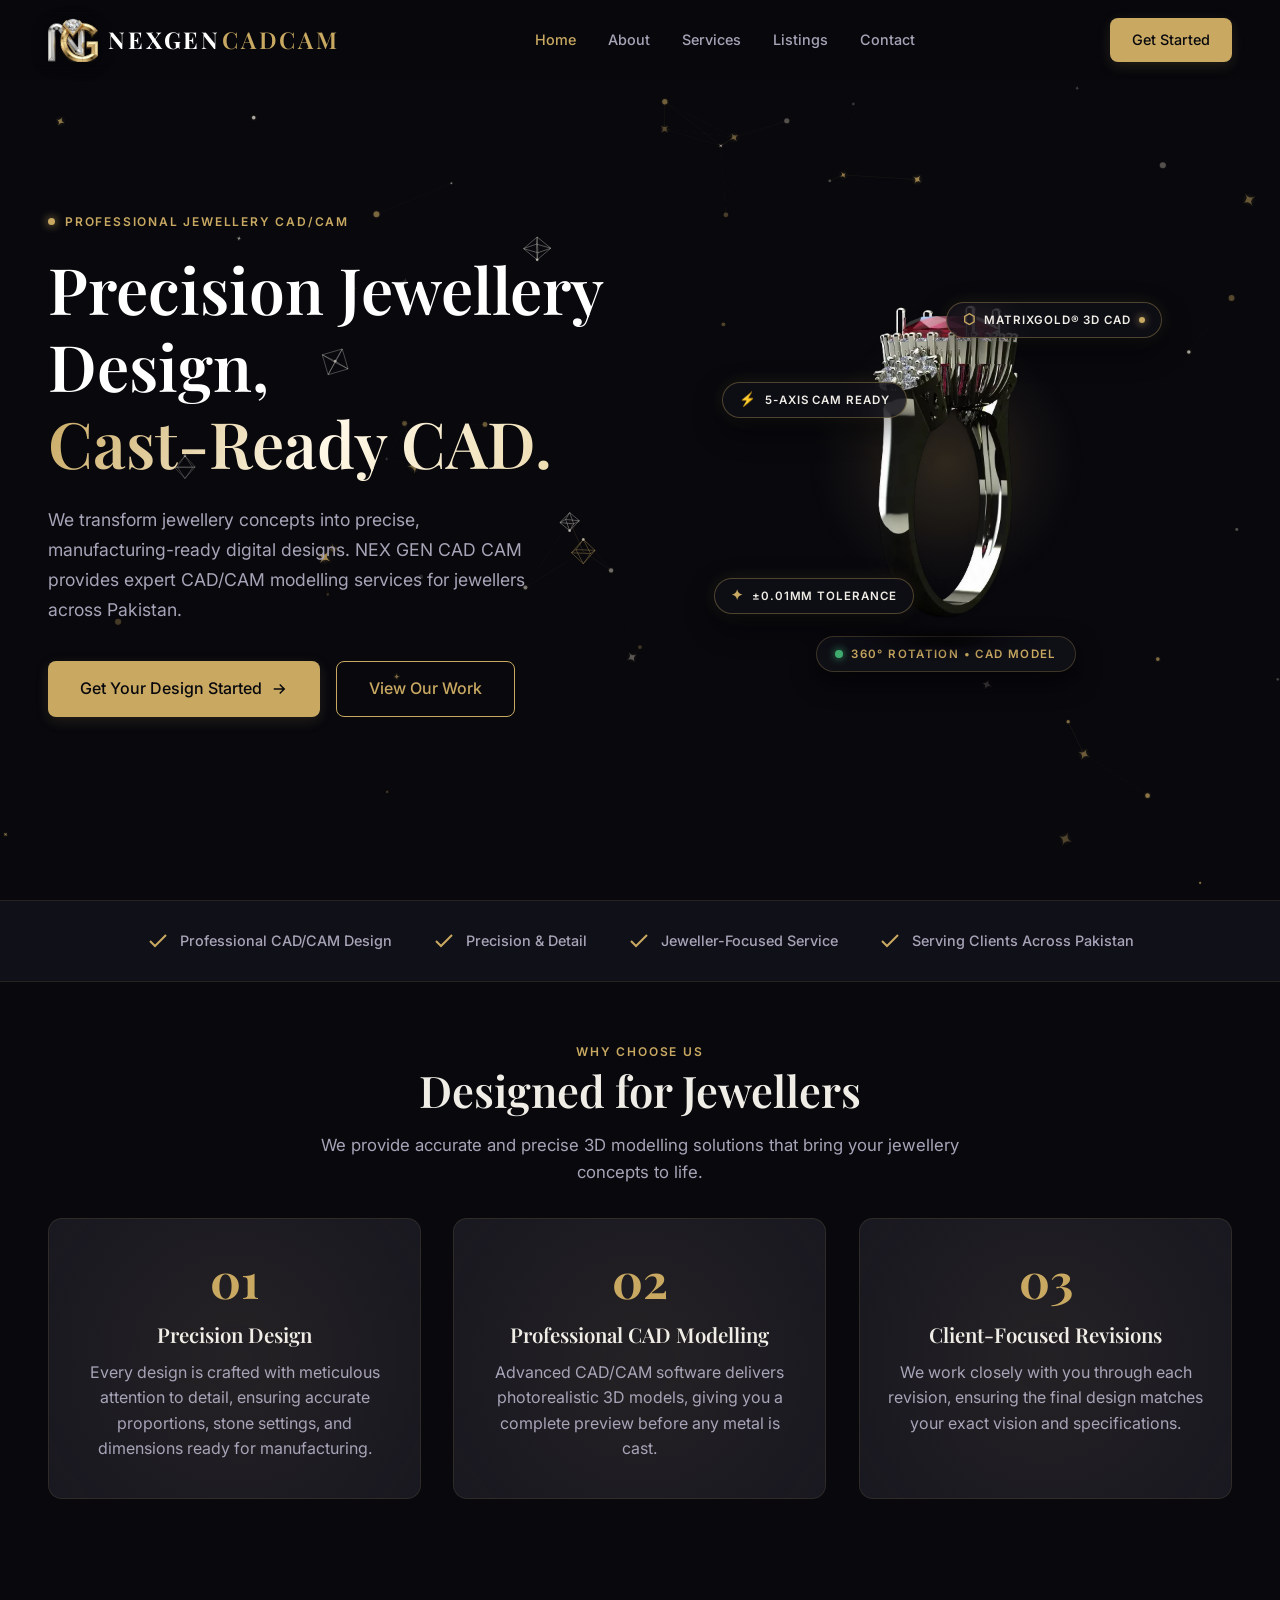
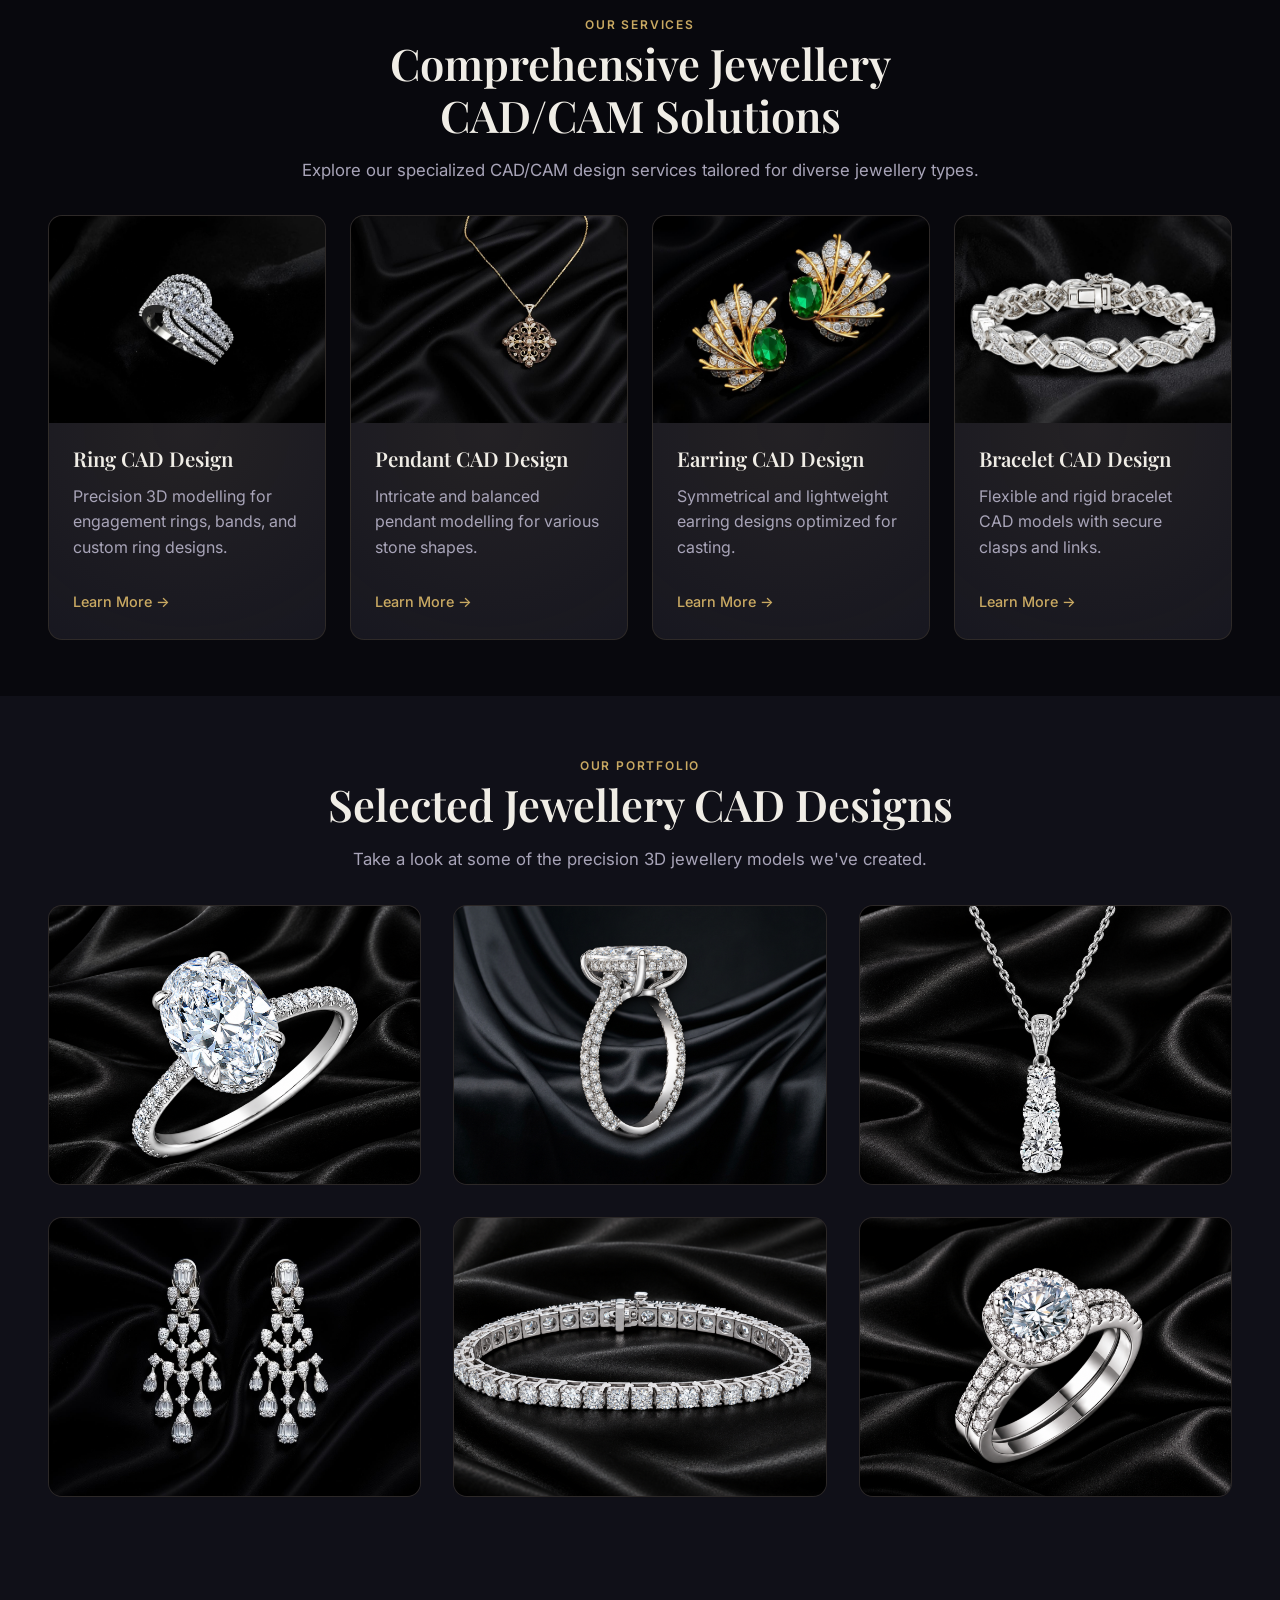
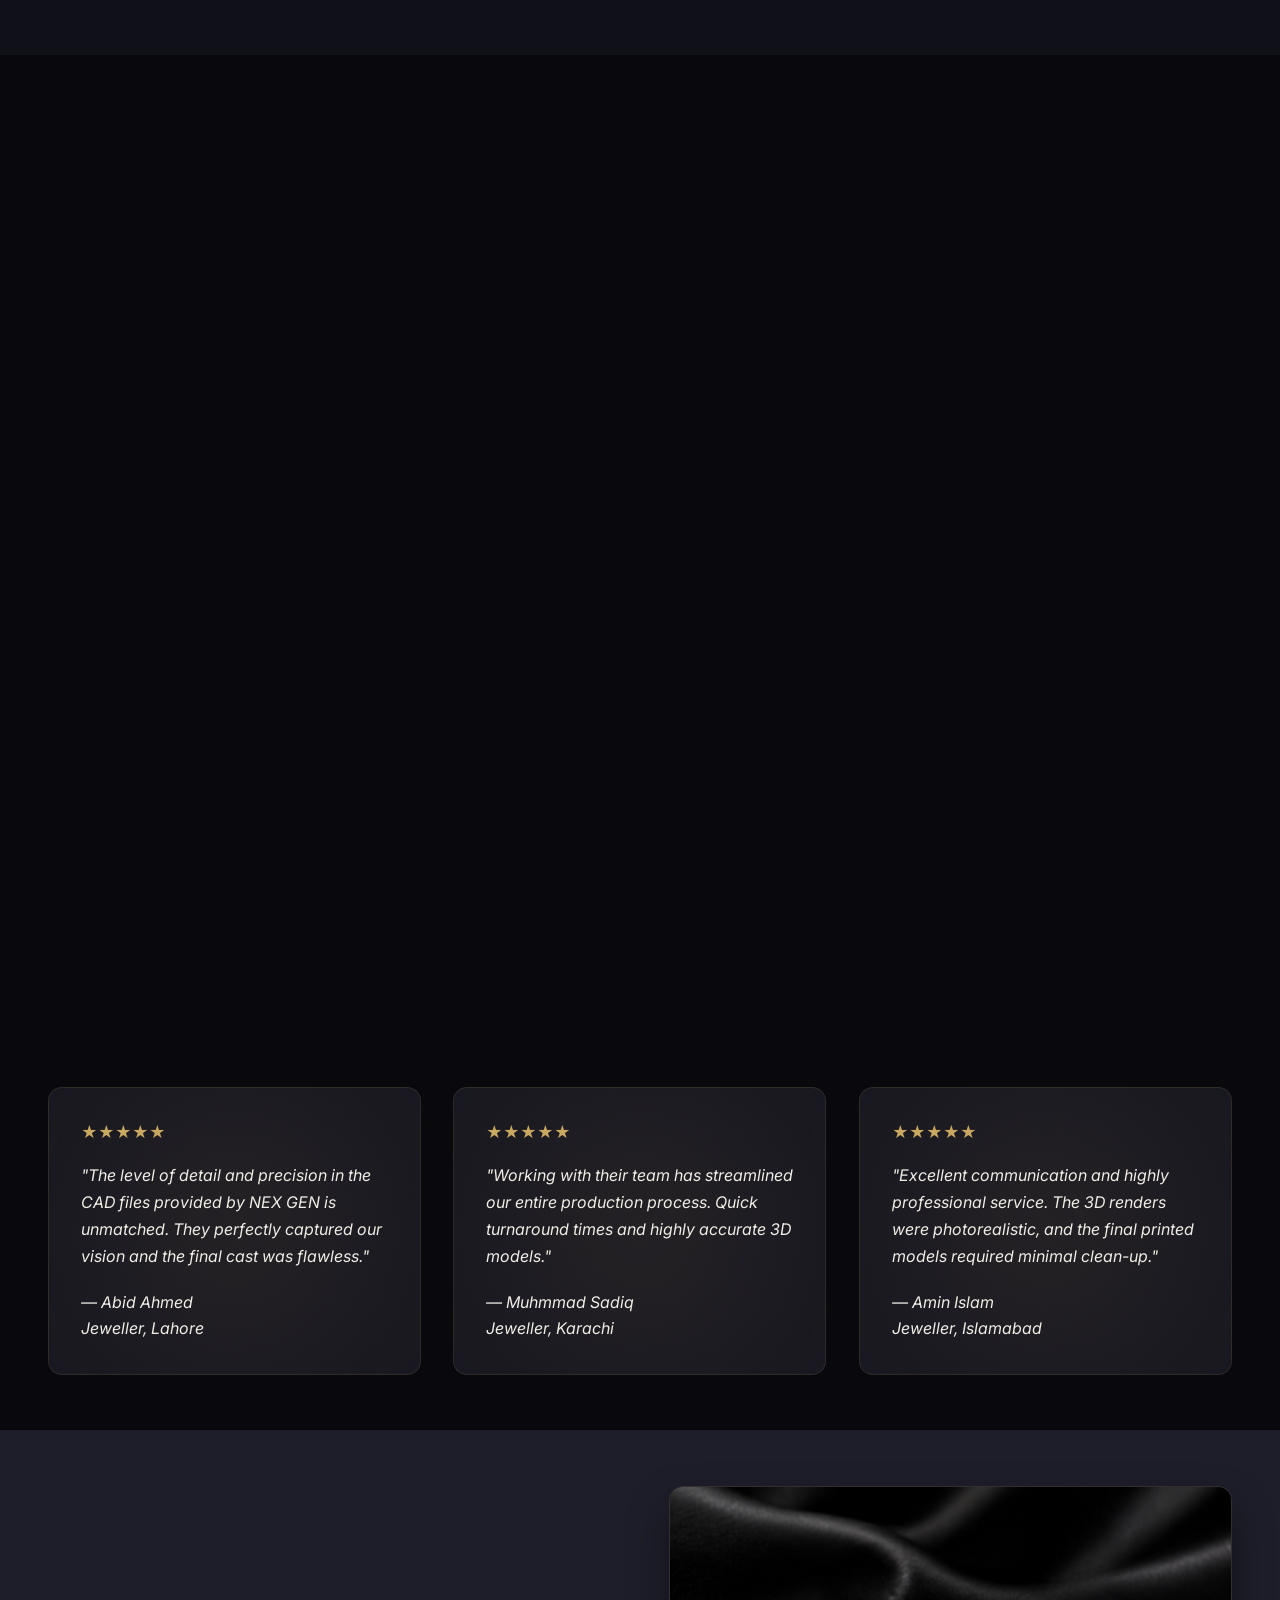
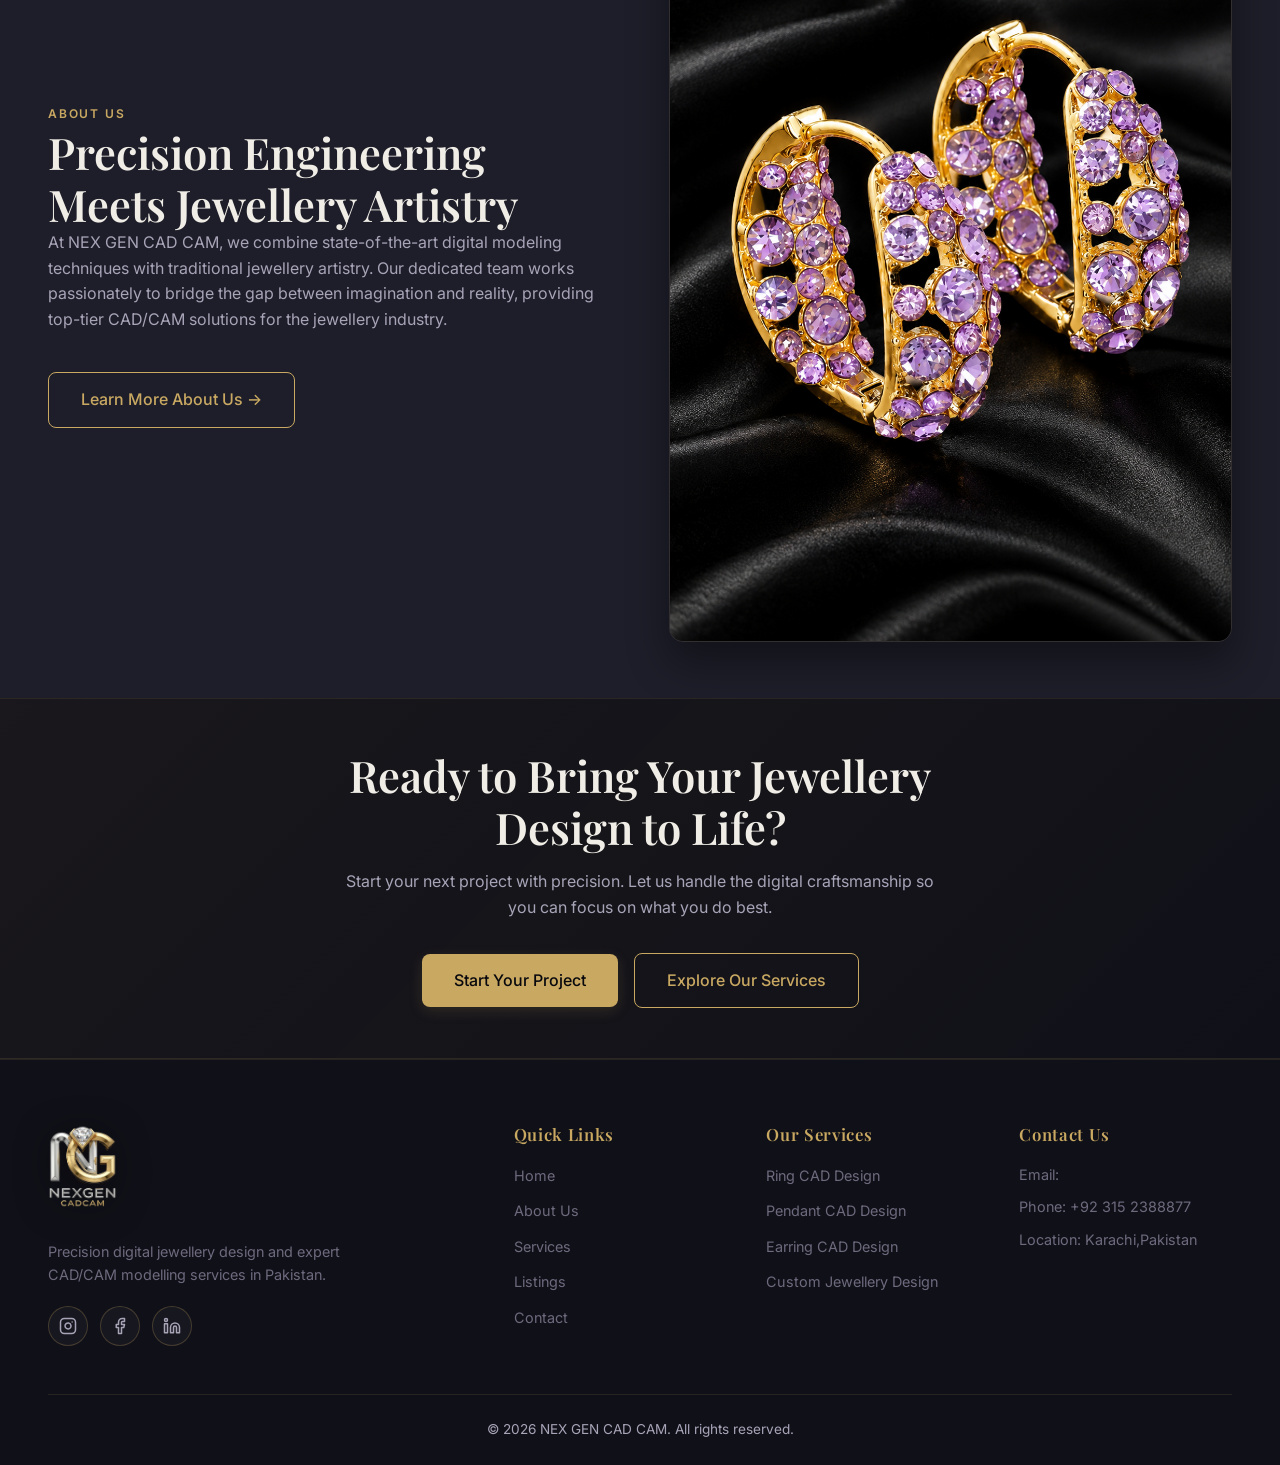
==== commit f9e0d296: "Update website" ====
--- a/index.html
+++ b/index.html
@@ -35,12 +35,14 @@
   <link rel="icon" href="data:image/svg+xml,<svg xmlns=%22http://www.w3.org/2000/svg%22 viewBox=%220 0 100 100%22><rect width=%22100%22 height=%22100%22 fill=%22%2308080D%22/><path d=%22M50 15 L85 50 L50 85 L15 50 Z%22 fill=%22none%22 stroke=%22%23C9A962%22 stroke-width=%228%22/></svg>" type="image/svg+xml">
 </head>
 <body>
+  <canvas id="globalParticleCanvas" class="global-particles-canvas" aria-hidden="true"></canvas>
   
   <a href="#main" class="skip-link">Skip to main content</a>
 
   <header class="site-header">
     <div class="container header-inner">
-      <a href="index.html" class="brand" aria-label="NEXGENCADCAM Home">
+      <a href="index.html" class="brand" aria-label="NEXGEN CADCAM Home">
+        <img src="images/logo_cropped.png" alt="NEXGEN CADCAM" class="header-logo">
         <span class="brand-text">NEXGEN<span class="brand-accent">CADCAM</span></span>
       </a>
       <nav class="nav-primary" aria-label="Primary">
@@ -80,8 +82,8 @@
       <div class="container">
         <div class="hero-split">
           <div class="hero-content" data-reveal>
-            <span class="eyebrow">◇ Professional Jewellery CAD/CAM</span>
-            <h1>Precision Jewellery Design, Crafted Digitally.</h1>
+            <span class="eyebrow"><span class="live-status-dot"></span> Professional Jewellery CAD/CAM</span>
+            <h1>Precision Jewellery Design,<br><span class="hero-rotator shimmer-gold-text" id="heroRotator" data-words='["Crafted Digitally.", "Cast-Ready CAD.", "0.01mm Precision.", "MatrixGold Engineered.", "Production Perfect."]'>Crafted Digitally.</span></h1>
             <p class="lede">We transform jewellery concepts into precise, manufacturing-ready digital designs. NEX GEN CAD CAM provides expert CAD/CAM modelling services for jewellers across Pakistan.</p>
             <div class="hero-ctas">
               <a href="contact.html" class="btn btn-primary">Get Your Design Started <svg viewBox="0 0 24 24" fill="none" stroke="currentColor" stroke-width="2" width="18" height="18"><path d="M5 12h14M13 6l6 6-6 6"/></svg></a>
@@ -92,6 +94,21 @@
             <div class="ring-perspective-stage" id="ringShowcase">
               <!-- Ambient Studio Glow -->
               <div class="ring-ambient-glow"></div>
+
+              <!-- Floating 3D CAD Telemetry Badges -->
+              <div class="cad-float-badge cad-badge-tr">
+                <span class="cad-badge-icon">⬡</span>
+                <span>MATRIXGOLD® 3D CAD</span>
+                <span class="cad-badge-pulse"></span>
+              </div>
+              <div class="cad-float-badge cad-badge-bl">
+                <span class="cad-badge-icon">✦</span>
+                <span>±0.01mm TOLERANCE</span>
+              </div>
+              <div class="cad-float-badge cad-badge-tl">
+                <span class="cad-badge-icon">⚡</span>
+                <span>5-AXIS CAM READY</span>
+              </div>
               
               <!-- Real Photographic Ring Showcase (Background Removed) -->
               <div class="real-ring-container">
@@ -389,23 +406,23 @@
       <div class="footer-grid grid-4">
         <div class="footer-brand">
           <a href="index.html" class="brand" aria-label="NEXGEN CADCAM Home">
-            <img src="images/logo-transparent.png" alt="NEXGEN CADCAM" class="footer-logo">
+            <img src="images/NEXGEN LOGO.png" alt="NEXGEN CADCAM" class="footer-logo">
           </a>
           <p>Precision digital jewellery design and expert CAD/CAM modelling services in Pakistan.</p>
           <div class="social-links">
-            <a href="https://instagram.com" class="social-link" aria-label="Instagram" target="_blank" rel="noopener">
+            <a href="https://www.instagram.com/nexgencadcam/" class="social-link" aria-label="Instagram" target="_blank" rel="noopener">
               <svg viewBox="0 0 24 24" width="18" height="18" fill="none" stroke="currentColor" stroke-width="2" stroke-linecap="round" stroke-linejoin="round">
                 <rect x="2" y="2" width="20" height="20" rx="5" ry="5"></rect>
                 <path d="M16 11.37A4 4 0 1 1 12.63 8 4 4 0 0 1 16 11.37z"></path>
                 <line x1="17.5" y1="6.5" x2="17.51" y2="6.5"></line>
               </svg>
             </a>
-            <a href="https://facebook.com" class="social-link" aria-label="Facebook" target="_blank" rel="noopener">
+            <a href="https://www.facebook.com/profile.php?id=61595338136196" class="social-link" aria-label="Facebook" target="_blank" rel="noopener">
               <svg viewBox="0 0 24 24" width="18" height="18" fill="none" stroke="currentColor" stroke-width="2" stroke-linecap="round" stroke-linejoin="round">
                 <path d="M18 2h-3a5 5 0 0 0-5 5v3H7v4h3v8h4v-8h3l1-4h-4V7a1 1 0 0 1 1-1h3z"></path>
               </svg>
             </a>
-            <a href="https://linkedin.com" class="social-link" aria-label="LinkedIn" target="_blank" rel="noopener">
+            <a href="https://www.linkedin.com/in/nexgen-cadcam-432089442/?isSelfProfile=true" class="social-link" aria-label="LinkedIn" target="_blank" rel="noopener">
               <svg viewBox="0 0 24 24" width="18" height="18" fill="none" stroke="currentColor" stroke-width="2" stroke-linecap="round" stroke-linejoin="round">
                 <path d="M16 8a6 6 0 0 1 6 6v7h-4v-7a2 2 0 0 0-2-2 2 2 0 0 0-2 2v7h-4v-7a6 6 0 0 1 6-6z"></path>
                 <rect x="2" y="9" width="4" height="12"></rect>
@@ -435,7 +452,7 @@
         </div>
         <div class="footer-contact">
           <h4>Contact Us</h4>
-                    <p>Email: <a href="mailto:info@nexgencadcam.com">nexgencadcam@gmail.com</a></p>
+                    <p>Email: <a href="mailto:info@nexgencadcam.com"></a></p>
                     <p>Phone: <a href="tel:+923000000000">+92 315 2388877</a></p>
                     <p>Location: Karachi,Pakistan</p>
         </div>
--- a/css/style.css
+++ b/css/style.css
@@ -44,6 +44,7 @@
   scroll-behavior: smooth;
   font-size: 16px;
   overflow-x: hidden;
+  background-color: var(--bg-primary);
 }
 
 body {
@@ -104,7 +105,7 @@
 
   /* Layout Tokens */
   --container: 1280px;
-  --gap-section: clamp(72px, 9vw, 130px);
+  --gap-section: clamp(36px, 4.5vw, 56px);
   --radius-sm: 4px;
   --radius-md: 8px;
   --radius-lg: 14px;
@@ -353,35 +354,46 @@
   text-shadow: 0 0 16px rgba(201, 169, 98, 0.45);
 }
 
+.header-logo,
 .brand-logo {
-  height: 54px;
+  height: 44px;
   width: auto;
-  max-width: 175px;
+  max-width: 52px;
   object-fit: contain;
   display: block;
-  mix-blend-mode: screen;
-  filter: drop-shadow(0 2px 10px rgba(201, 169, 98, 0.3));
-  transition: transform 0.3s var(--ease);
-}
-
+  mix-blend-mode: normal;
+  filter: drop-shadow(0 2px 8px rgba(0, 0, 0, 0.45));
+  transition: transform 0.3s var(--ease), filter 0.3s var(--ease);
+}
+
+@media (max-width: 600px) {
+  .header-logo {
+    height: 36px;
+    max-width: 44px;
+  }
+}
+
+.brand:hover .header-logo,
 .brand:hover .brand-logo {
-  transform: scale(1.03);
+  transform: scale(1.06);
+  filter: drop-shadow(0 0 12px rgba(201, 169, 98, 0.5));
 }
 
 .footer-logo {
-  height: 64px;
+  height: 84px;
   width: auto;
   max-width: 220px;
   object-fit: contain;
   display: block;
   margin-bottom: 16px;
-  filter: drop-shadow(0 4px 14px rgba(201, 169, 98, 0.22));
+  mix-blend-mode: normal;
+  filter: drop-shadow(0 4px 16px rgba(0, 0, 0, 0.5));
   transition: transform 0.3s var(--ease), filter 0.3s var(--ease);
 }
 
 .brand:hover .footer-logo {
-  transform: scale(1.03);
-  filter: drop-shadow(0 6px 18px rgba(201, 169, 98, 0.38));
+  transform: scale(1.04);
+  filter: drop-shadow(0 0 16px rgba(201, 169, 98, 0.4));
 }
 
 .nav-primary {
@@ -921,7 +933,7 @@
 .page-hero-content {
   max-width: 700px;
   margin: 0 auto;
-  padding: 80px 0 60px;
+  padding: 24px 0 20px;
 }
 
 .page-hero-content h1 {
@@ -977,14 +989,23 @@
    11. Cards
    ========================================================================== */
 .card {
+  --mouse-x: 50%;
+  --mouse-y: 50%;
   background-color: var(--bg-card);
+  background-image: radial-gradient(
+    550px circle at var(--mouse-x) var(--mouse-y),
+    rgba(201, 169, 98, 0.08),
+    transparent 50%
+  );
   border: 1px solid var(--border-subtle);
   border-radius: var(--radius-lg);
   overflow: hidden;
-  transition: transform 0.25s var(--ease), border-color 0.25s var(--ease), box-shadow 0.25s var(--ease);
+  transition: transform 0.35s cubic-bezier(0.16, 1, 0.3, 1), border-color 0.3s var(--ease), box-shadow 0.3s var(--ease);
   position: relative;
   display: flex;
   flex-direction: column;
+  transform-style: preserve-3d;
+  will-change: transform;
 }
 
 .card::before {
@@ -992,21 +1013,44 @@
   position: absolute;
   top: 0;
   left: 0;
-  width: 100%;
-  height: 2px;
+  width: 4px;
+  height: 100%;
   background-color: transparent;
-  transition: background-color 0.25s var(--ease);
+  transition: background-color 0.25s var(--ease), box-shadow 0.25s var(--ease);
   z-index: 2;
+  border-top-left-radius: var(--radius-lg);
+  border-bottom-left-radius: var(--radius-lg);
 }
 
 .card:hover {
-  transform: translateY(-4px);
+  transform: translateY(-5px);
   border-color: var(--border-gold);
-  box-shadow: 0 20px 40px rgba(0, 0, 0, 0.3);
+  box-shadow: 0 20px 40px rgba(0, 0, 0, 0.38), 0 0 20px rgba(201, 169, 98, 0.08);
 }
 
 .card:hover::before {
   background-color: var(--gold);
+  box-shadow: 2px 0 12px rgba(201, 169, 98, 0.4);
+}
+
+/* --------------------------------------------------------------------------
+   Remove vertical line strictly from Listings & Services cards
+   -------------------------------------------------------------------------- */
+.portfolio-card::before,
+.portfolio-card:hover::before,
+.service-card::before,
+.service-card:hover::before,
+.service-card-detailed::before,
+.service-card-detailed:hover::before,
+.kh-roadmap-card::before,
+.kh-roadmap-card:hover::before,
+.cta-box::before,
+.cta-box:hover::before {
+  display: none !important;
+  content: none !important;
+  opacity: 0 !important;
+  visibility: hidden !important;
+  box-shadow: none !important;
 }
 
 .card-media {
@@ -1155,6 +1199,15 @@
   border: 1px solid var(--border-subtle);
   border-radius: var(--radius-lg);
   overflow: hidden;
+  transition: transform 0.4s cubic-bezier(0.16, 1, 0.3, 1), 
+              border-color 0.35s ease, 
+              box-shadow 0.35s ease;
+}
+
+.portfolio-card:hover {
+  transform: translateY(-8px) scale(1.015);
+  border-color: rgba(201, 169, 98, 0.5);
+  box-shadow: 0 20px 40px rgba(0, 0, 0, 0.5), 0 0 25px rgba(201, 169, 98, 0.12);
 }
 
 .portfolio-card .card-overlay {
@@ -1321,6 +1374,235 @@
   
   .timeline-content {
     padding-top: 10px;
+  }
+}
+
+/* ==========================================================================
+   16b. Interactive CAD Roadmap (KoderHive Style)
+   ========================================================================== */
+.roadmap-section {
+  position: relative;
+  overflow: hidden;
+}
+
+.kh-roadmap-container {
+  display: grid;
+  grid-template-columns: 220px 70px 1fr;
+  gap: 24px;
+  max-width: 1080px;
+  margin: 0 auto;
+  position: relative;
+  align-items: stretch;
+}
+
+/* Left column navigation */
+.kh-roadmap-steps-col {
+  display: flex;
+  flex-direction: column;
+  justify-content: space-between;
+  padding: 10px 0;
+}
+
+.kh-step-indicator {
+  padding: 18px 16px;
+  border-radius: var(--radius-md);
+  background: transparent;
+  border: 1px solid transparent;
+  cursor: pointer;
+  transition: all 0.3s var(--ease);
+  text-align: right;
+}
+
+.kh-step-indicator:hover {
+  background: rgba(201, 169, 98, 0.05);
+}
+
+.kh-step-indicator.active {
+  background: rgba(201, 169, 98, 0.1);
+  border-color: var(--border-gold);
+  transform: translateX(4px);
+}
+
+.kh-step-badge {
+  display: inline-block;
+  font-size: 0.75rem;
+  font-weight: 700;
+  text-transform: uppercase;
+  letter-spacing: 0.1em;
+  color: var(--gold);
+  margin-bottom: 4px;
+}
+
+.kh-step-nav-title {
+  font-size: 1.05rem;
+  color: var(--text-primary);
+  margin: 0;
+  font-family: var(--font-heading);
+  transition: color 0.3s ease;
+}
+
+.kh-step-indicator.active .kh-step-nav-title {
+  color: var(--gold);
+}
+
+/* Center timeline column */
+.kh-roadmap-timeline-col {
+  position: relative;
+  display: flex;
+  justify-content: center;
+}
+
+.kh-timeline-bar {
+  position: absolute;
+  top: 25px;
+  bottom: 25px;
+  left: 50%;
+  width: 4px;
+  background: rgba(255, 255, 255, 0.08);
+  transform: translateX(-50%);
+  border-radius: 99px;
+  overflow: hidden;
+  z-index: 1;
+}
+
+.kh-timeline-progress {
+  width: 100%;
+  height: 0%;
+  background: linear-gradient(to bottom, var(--gold-light) 0%, var(--gold) 100%);
+  box-shadow: 0 0 16px rgba(201, 169, 98, 0.7);
+  border-radius: 99px;
+  transition: height 0.12s ease-out;
+}
+
+.kh-dot {
+  position: absolute;
+  left: 50%;
+  transform: translate(-50%, -50%);
+  width: 44px;
+  height: 44px;
+  border-radius: 50%;
+  background: var(--bg-card);
+  border: 2px solid var(--border-gold);
+  display: flex;
+  align-items: center;
+  justify-content: center;
+  font-weight: 700;
+  font-size: 1rem;
+  color: var(--text-secondary);
+  transition: all 0.35s var(--ease);
+  z-index: 3;
+}
+
+.kh-dot.active {
+  background: var(--gold);
+  color: #08080D;
+  border-color: var(--gold-light);
+  box-shadow: 0 0 22px rgba(201, 169, 98, 0.75);
+  transform: translate(-50%, -50%) scale(1.15);
+}
+
+/* Right content cards */
+.kh-roadmap-content-col {
+  display: flex;
+  flex-direction: column;
+  gap: 32px;
+}
+
+.kh-roadmap-card {
+  padding: 30px 32px;
+  background: var(--bg-card);
+  border: 1px solid var(--border-subtle);
+  border-radius: var(--radius-lg);
+  transition: all 0.3s var(--ease);
+  position: relative;
+}
+
+.kh-roadmap-card:hover {
+  border-color: var(--border-gold);
+  transform: translateY(-3px);
+  box-shadow: 0 12px 32px rgba(0, 0, 0, 0.4);
+}
+
+.kh-mobile-badge {
+  display: none;
+  font-size: 0.75rem;
+  font-weight: 700;
+  text-transform: uppercase;
+  letter-spacing: 0.1em;
+  color: var(--gold);
+  margin-bottom: 8px;
+}
+
+.kh-card-header h3 {
+  font-size: 1.35rem;
+  margin-bottom: 12px;
+  color: var(--text-primary);
+}
+
+.kh-roadmap-card p {
+  color: var(--text-secondary);
+  font-size: 0.95rem;
+  line-height: 1.65;
+  margin-bottom: 18px;
+}
+
+.kh-card-features {
+  display: flex;
+  flex-direction: column;
+  gap: 10px;
+  border-top: 1px solid var(--border-subtle);
+  padding-top: 16px;
+}
+
+.kh-card-features li {
+  display: flex;
+  align-items: center;
+  gap: 10px;
+  font-size: 0.88rem;
+  color: var(--text-secondary);
+}
+
+.kh-card-features li svg {
+  color: var(--gold);
+  flex-shrink: 0;
+}
+
+/* Responsive - Tablet & Mobile */
+@media (max-width: 880px) {
+  .kh-roadmap-container {
+    grid-template-columns: 46px 1fr;
+    gap: 16px;
+  }
+  
+  .kh-roadmap-steps-col {
+    display: none;
+  }
+  
+  .kh-mobile-badge {
+    display: inline-block;
+  }
+  
+  .kh-roadmap-timeline-col {
+    width: 46px;
+  }
+  
+  .kh-timeline-bar {
+    left: 23px;
+  }
+  
+  .kh-dot {
+    left: 23px;
+    width: 38px;
+    height: 38px;
+    font-size: 0.9rem;
+  }
+  
+  .kh-roadmap-card {
+    padding: 24px 20px;
+  }
+  
+  .kh-card-header h3 {
+    font-size: 1.15rem;
   }
 }
 
@@ -1652,7 +1934,7 @@
   background-image: linear-gradient(135deg, rgba(201,169,98,0.05) 0%, transparent 100%);
   border-top: 1px solid var(--border-subtle);
   border-bottom: 1px solid var(--border-subtle);
-  padding: 80px 20px;
+  padding: 50px 20px;
   position: relative;
   overflow: hidden;
 }
@@ -1672,15 +1954,17 @@
    22. Page Hero (inner pages)
    ========================================================================== */
 .page-hero {
-  height: 50vh;
-  min-height: 400px;
-  display: flex;
+  height: auto;
+  min-height: 380px;
+  display: flex;
+  flex-direction: column;
   align-items: center;
   justify-content: center;
   text-align: center;
   position: relative;
   overflow: hidden;
-  padding-top: var(--header-h);
+  padding-top: calc(var(--header-h) + 50px);
+  padding-bottom: 50px;
 }
 
 .page-hero::before {
@@ -1704,17 +1988,130 @@
 .page-hero-content {
   position: relative;
   z-index: 2;
-  max-width: 800px;
+  max-width: 820px;
   padding: 0 20px;
 }
 
-.page-hero-content h1 {
-  margin-bottom: 16px;
-}
-
-.page-hero-content p {
-  font-size: 1.1rem;
+/* Modern Fancy Hero Banner Animations (About, Services, Listings, Contact) */
+.page-hero h1,
+.hero-section h1 {
+  background: linear-gradient(
+    110deg,
+    #FFFFFF 0%,
+    #FFFFFF 30%,
+    #F4E4BA 45%,
+    #C9A962 55%,
+    #F4E4BA 65%,
+    #FFFFFF 78%,
+    #FFFFFF 100%
+  );
+  background-size: 260% 100%;
+  -webkit-background-clip: text;
+  -webkit-text-fill-color: transparent;
+  animation: heroGoldShimmer 8s cubic-bezier(0.4, 0, 0.2, 1) infinite;
+  text-shadow: none;
+  margin-bottom: 18px;
+  letter-spacing: -0.015em;
+  position: relative;
+  z-index: 2;
+}
+
+@keyframes heroGoldShimmer {
+  0% {
+    background-position: -200% center;
+  }
+  100% {
+    background-position: 200% center;
+  }
+}
+
+.page-hero::after,
+.hero-section::after {
+  content: '';
+  position: absolute;
+  top: 45%;
+  left: 50%;
+  transform: translate(-50%, -50%);
+  width: min(650px, 80vw);
+  height: min(300px, 45vh);
+  background: radial-gradient(ellipse at center, rgba(201, 169, 98, 0.16) 0%, rgba(201, 169, 98, 0.04) 50%, transparent 75%);
+  filter: blur(45px);
+  pointer-events: none;
+  z-index: 1;
+  animation: heroAuraPulse 7s ease-in-out infinite alternate;
+}
+
+@keyframes heroAuraPulse {
+  0% {
+    transform: translate(-50%, -50%) scale(0.92);
+    opacity: 0.55;
+  }
+  50% {
+    transform: translate(-49%, -52%) scale(1.08);
+    opacity: 0.85;
+  }
+  100% {
+    transform: translate(-51%, -48%) scale(0.96);
+    opacity: 0.6;
+  }
+}
+
+.page-hero .eyebrow,
+.hero-section .eyebrow {
+  display: inline-flex;
+  align-items: center;
+  gap: 8px;
+  padding: 6px 20px;
+  border-radius: 99px;
+  background: rgba(201, 169, 98, 0.09);
+  border: 1px solid rgba(201, 169, 98, 0.3);
+  backdrop-filter: blur(10px);
+  -webkit-backdrop-filter: blur(10px);
+  color: var(--gold-light);
+  font-size: 0.82rem;
+  font-weight: 600;
+  letter-spacing: 0.14em;
+  text-transform: uppercase;
+  box-shadow: 0 0 20px rgba(201, 169, 98, 0.15), inset 0 0 12px rgba(201, 169, 98, 0.05);
+  margin-bottom: 18px;
+  animation: eyebrowFloat 4.5s ease-in-out infinite alternate;
+  position: relative;
+  z-index: 2;
+}
+
+@keyframes eyebrowFloat {
+  0% {
+    transform: translateY(0);
+    box-shadow: 0 0 16px rgba(201, 169, 98, 0.12);
+  }
+  100% {
+    transform: translateY(-4px);
+    box-shadow: 0 0 28px rgba(201, 169, 98, 0.28);
+  }
+}
+
+.page-hero .lede,
+.hero-section .lede {
+  position: relative;
+  z-index: 2;
+  font-size: 1.08rem;
+  line-height: 1.7;
   color: var(--text-secondary);
+  max-width: 680px;
+  margin-inline: auto;
+}
+
+.page-hero.hero-bg {
+  animation: heroBgDrift 24s ease-in-out infinite alternate;
+}
+
+@keyframes heroBgDrift {
+  0% {
+    background-size: 105%;
+  }
+  100% {
+    background-size: 112%;
+  }
 }
 
 .page-hero.has-3d-showcase {
@@ -1764,7 +2161,6 @@
 .value-card {
   background-color: var(--bg-card);
   border: 1px solid var(--border-subtle);
-  border-left: 4px solid var(--gold);
   border-radius: var(--radius-md);
   padding: 32px;
 }
@@ -1774,24 +2170,467 @@
 }
 
 /* ==========================================================================
-   24. Scroll Reveal
+   24. Senior Luxury 3D & Interactive Animation System
    ========================================================================== */
+
+/* Liquid Gold Kinetic Typography Shimmer */
+.shimmer-gold-text {
+  background: linear-gradient(
+    120deg,
+    #C9A962 0%,
+    #FFF8E7 22%,
+    #E8D5A3 45%,
+    #C9A962 65%,
+    #8B7535 82%,
+    #FFF8E7 94%,
+    #C9A962 100%
+  );
+  background-size: 260% auto;
+  -webkit-background-clip: text;
+  -webkit-text-fill-color: transparent;
+  animation: goldSheenFlow 7s ease-in-out infinite;
+  display: inline;
+}
+
+@keyframes goldSheenFlow {
+  0% {
+    background-position: 0% 50%;
+  }
+  50% {
+    background-position: 100% 50%;
+  }
+  100% {
+    background-position: 0% 50%;
+  }
+}
+
+/* Hero Interactive Particles Canvas Layer */
+.hero {
+  position: relative;
+  overflow: hidden;
+}
+
+.hero-particles-canvas {
+  position: absolute;
+  inset: 0;
+  width: 100%;
+  height: 100%;
+  pointer-events: none;
+  z-index: 1;
+}
+
+.hero > .container {
+  position: relative;
+  z-index: 2;
+}
+
+/* Floating 3D CAD Telemetry Badges */
+.cad-float-badge {
+  position: absolute;
+  display: inline-flex;
+  align-items: center;
+  gap: 8px;
+  padding: 8px 16px;
+  background: rgba(16, 16, 24, 0.78);
+  backdrop-filter: blur(14px);
+  -webkit-backdrop-filter: blur(14px);
+  border: 1px solid rgba(201, 169, 98, 0.35);
+  border-radius: 999px;
+  font-family: var(--font-body);
+  font-size: 0.72rem;
+  font-weight: 600;
+  letter-spacing: 0.08em;
+  color: var(--text-primary);
+  text-transform: uppercase;
+  box-shadow: 0 12px 30px rgba(0, 0, 0, 0.45), 0 0 18px rgba(201, 169, 98, 0.12);
+  z-index: 6;
+  pointer-events: auto;
+  transition: transform 0.35s cubic-bezier(0.16, 1, 0.3, 1), border-color 0.3s var(--ease), box-shadow 0.3s var(--ease);
+  user-select: none;
+}
+
+.cad-float-badge:hover {
+  border-color: var(--gold);
+  box-shadow: 0 16px 36px rgba(0, 0, 0, 0.6), 0 0 24px rgba(201, 169, 98, 0.35);
+  transform: scale(1.06) translateZ(25px);
+}
+
+.cad-float-badge .cad-badge-icon {
+  color: var(--gold);
+  font-size: 0.85rem;
+  line-height: 1;
+}
+
+.cad-badge-tr {
+  top: 10%;
+  right: -4%;
+  animation: floatOrb 5.5s ease-in-out infinite;
+}
+
+.cad-badge-bl {
+  bottom: 12%;
+  left: -8%;
+  animation: floatOrb 6.8s ease-in-out 1.2s infinite;
+}
+
+.cad-badge-tl {
+  top: 30%;
+  left: -6%;
+  animation: floatOrb 6.2s ease-in-out 2.2s infinite;
+}
+
+.cad-badge-pulse {
+  width: 6px;
+  height: 6px;
+  border-radius: 50%;
+  background-color: var(--gold);
+  box-shadow: 0 0 8px var(--gold);
+  animation: badgeBlink 2s ease-in-out infinite;
+}
+
+@keyframes floatOrb {
+  0%, 100% {
+    transform: translateY(0px) rotate(0deg);
+  }
+  50% {
+    transform: translateY(-12px) rotate(0.6deg);
+  }
+}
+
+@keyframes badgeBlink {
+  0%, 100% { opacity: 1; transform: scale(1); }
+  50% { opacity: 0.3; transform: scale(0.8); }
+}
+
+@media (max-width: 991px) {
+  .cad-badge-tl {
+    display: none;
+  }
+  .cad-badge-tr {
+    top: 4%;
+    right: 2%;
+  }
+  .cad-badge-bl {
+    bottom: 6%;
+    left: 2%;
+  }
+}
+
+@media (max-width: 576px) {
+  .cad-float-badge {
+    font-size: 0.65rem;
+    padding: 6px 12px;
+  }
+  .cad-badge-tr {
+    top: 2%;
+    right: 0;
+  }
+  .cad-badge-bl {
+    bottom: 0;
+    left: 0;
+  }
+}
+
+/* Animated 3D Blueprint CAD Mesh for Inner Page Heroes */
+.page-hero {
+  position: relative;
+  overflow: hidden;
+}
+
+.page-hero-mesh {
+  position: absolute;
+  inset: 0;
+  background-image: 
+    linear-gradient(to right, rgba(201, 169, 98, 0.05) 1px, transparent 1px),
+    linear-gradient(to bottom, rgba(201, 169, 98, 0.05) 1px, transparent 1px);
+  background-size: 44px 44px;
+  mask-image: radial-gradient(circle at 50% 50%, black 25%, transparent 80%);
+  -webkit-mask-image: radial-gradient(circle at 50% 50%, black 25%, transparent 80%);
+  opacity: 0.7;
+  pointer-events: none;
+  animation: gridDrift 30s linear infinite;
+}
+
+@keyframes gridDrift {
+  0% { background-position: 0 0; }
+  100% { background-position: 44px 44px; }
+}
+
+/* Primary Buttons Specular Shine Sweep */
+.btn-primary {
+  position: relative;
+  overflow: hidden;
+  transition: transform 0.25s cubic-bezier(0.16, 1, 0.3, 1), box-shadow 0.25s ease, background-color 0.25s ease;
+}
+
+.btn-primary::after {
+  content: '';
+  position: absolute;
+  top: -60%;
+  left: -80%;
+  width: 60%;
+  height: 220%;
+  background: linear-gradient(
+    90deg,
+    transparent,
+    rgba(255, 255, 255, 0.32),
+    transparent
+  );
+  transform: rotate(25deg);
+  transition: left 0.8s ease;
+  pointer-events: none;
+}
+
+.btn-primary:hover::after {
+  left: 150%;
+}
+
+.btn-primary:hover {
+  box-shadow: 0 10px 26px rgba(201, 169, 98, 0.4), 0 0 14px rgba(201, 169, 98, 0.25);
+  transform: translateY(-2px);
+}
+
+/* Eyebrow Ambient Gold Pulse */
+.eyebrow {
+  display: inline-flex;
+  align-items: center;
+  gap: 6px;
+  animation: eyebrowGlow 4.5s ease-in-out infinite;
+}
+
+@keyframes eyebrowGlow {
+  0%, 100% { opacity: 0.9; filter: drop-shadow(0 0 0px var(--gold)); }
+  50% { opacity: 1; filter: drop-shadow(0 0 6px rgba(201, 169, 98, 0.5)); }
+}
+
+/* Trust Strip Light Sweep */
+.trust-item svg {
+  transition: transform 0.3s ease, filter 0.3s ease;
+}
+
+.trust-item:hover svg {
+  transform: scale(1.25) rotate(5deg);
+  filter: drop-shadow(0 0 8px var(--gold));
+}
+
+/* Sophisticated Staggered Scroll Reveal System */
 [data-reveal] {
   opacity: 0;
-  transform: translateY(30px);
-  transition: opacity 0.6s var(--ease), transform 0.6s var(--ease);
+  transform: translateY(32px) scale(0.985);
+  filter: blur(4px);
+  transition: opacity 0.8s cubic-bezier(0.16, 1, 0.3, 1),
+              transform 0.8s cubic-bezier(0.16, 1, 0.3, 1),
+              filter 0.8s cubic-bezier(0.16, 1, 0.3, 1);
+  transition-delay: var(--reveal-delay, 0s);
+  will-change: opacity, transform, filter;
 }
 
 [data-reveal].in-view {
   opacity: 1;
-  transform: translateY(0);
+  transform: translateY(0) scale(1);
+  filter: blur(0);
+}
+
+/* Directional & Zoom Reveal Modifiers */
+[data-reveal="left"] {
+  transform: translateX(-35px) scale(0.98);
+}
+[data-reveal="left"].in-view {
+  transform: translateX(0) scale(1);
+}
+
+[data-reveal="right"] {
+  transform: translateX(35px) scale(0.98);
+}
+[data-reveal="right"].in-view {
+  transform: translateX(0) scale(1);
+}
+
+[data-reveal="zoom"] {
+  transform: scale(0.92);
+}
+[data-reveal="zoom"].in-view {
+  transform: scale(1);
+}
+
+/* --------------------------------------------------------------------------
+   Diamond Dust Particles Background (full page, hero to footer).
+   Stars are masked out over cards/images in JS (see main.js 4b).
+   -------------------------------------------------------------------------- */
+.global-particles-canvas {
+  position: fixed;
+  top: 0;
+  left: 0;
+  width: 100vw;
+  height: 100vh;
+  pointer-events: none;
+  z-index: 1;
+  opacity: 0.9;
+}
+
+/* --------------------------------------------------------------------------
+   Dynamic Rotating Kinetic Typography (Hero Changing Text - Balanced Speed)
+   -------------------------------------------------------------------------- */
+.hero-rotator {
+  display: inline-block;
+  position: relative;
+  transition: transform 0.35s cubic-bezier(0.16, 1, 0.3, 1), 
+              opacity 0.35s cubic-bezier(0.16, 1, 0.3, 1), 
+              filter 0.35s cubic-bezier(0.16, 1, 0.3, 1);
+  will-change: transform, opacity, filter;
+  transform-style: preserve-3d;
+}
+
+.hero-rotator.swap-out {
+  transform: translateY(-22px) rotateX(45deg) scale(0.96);
+  opacity: 0;
+  filter: blur(4px);
+}
+
+.hero-rotator.swap-in-prep {
+  transform: translateY(22px) rotateX(-45deg) scale(0.96);
+  opacity: 0;
+  filter: blur(4px);
+  transition: none !important;
+}
+
+.hero-rotator.swap-in {
+  transform: translateY(0) rotateX(0deg) scale(1);
+  opacity: 1;
+  filter: blur(0);
+}
+
+/* Pulsing Status Dot in Hero */
+.live-status-dot {
+  display: inline-block;
+  width: 7px;
+  height: 7px;
+  border-radius: 50%;
+  background-color: var(--gold);
+  box-shadow: 0 0 10px var(--gold);
+  animation: liveDotPulse 2s ease-in-out infinite;
+  vertical-align: middle;
+  margin-right: 4px;
+}
+
+@keyframes liveDotPulse {
+  0%, 100% { transform: scale(1); opacity: 1; box-shadow: 0 0 6px var(--gold); }
+  50% { transform: scale(1.35); opacity: 0.6; box-shadow: 0 0 14px rgba(201, 169, 98, 0.85); }
+}
+
+/* Smooth Portfolio Filter Transitions */
+.portfolio-card.filter-in {
+  animation: filterFadeIn 0.38s cubic-bezier(0.16, 1, 0.3, 1) forwards;
+}
+
+.portfolio-card.filter-out {
+  opacity: 0 !important;
+  transform: scale(0.93) !important;
+  transition: opacity 0.22s ease, transform 0.22s ease !important;
+  pointer-events: none;
+}
+
+@keyframes filterFadeIn {
+  from {
+    opacity: 0;
+    transform: scale(0.93) translateY(12px);
+  }
+  to {
+    opacity: 1;
+    transform: scale(1) translateY(0);
+  }
+}
+
+/* Luxury Image Frame & Ambient Aura (Our Story / About) */
+.luxury-image-frame {
+  position: relative;
+  border-radius: var(--radius-lg);
+  overflow: hidden;
+  transition: transform 0.5s cubic-bezier(0.16, 1, 0.3, 1), box-shadow 0.5s ease;
+  perspective: 1000px;
+}
+
+.luxury-image-frame:hover {
+  transform: translateY(-6px) scale(1.02);
+  box-shadow: 0 24px 50px rgba(0, 0, 0, 0.6), 0 0 30px rgba(201, 169, 98, 0.2);
+}
+
+.image-ambient-aura {
+  position: absolute;
+  inset: -15%;
+  background: radial-gradient(circle at center, rgba(201, 169, 98, 0.25) 0%, transparent 65%);
+  filter: blur(25px);
+  z-index: 0;
+  pointer-events: none;
+  opacity: 0.7;
+  animation: pulseGlow 6s ease-in-out infinite alternate;
+}
+
+.luxury-image-frame img {
+  position: relative;
+  z-index: 1;
+  border-radius: var(--radius-lg);
+  transition: transform 0.6s cubic-bezier(0.16, 1, 0.3, 1);
+}
+
+.luxury-image-frame:hover img {
+  transform: scale(1.04);
+}
+
+/* Inner Page Hero Particles Canvas */
+.page-particles-canvas {
+  position: absolute;
+  inset: 0;
+  width: 100%;
+  height: 100%;
+  pointer-events: none;
+  z-index: 1;
+  opacity: 0.65;
+}
+
+/* Service Card Detailed Hover Brilliance */
+.service-card-detailed {
+  transition: transform 0.4s cubic-bezier(0.16, 1, 0.3, 1), 
+              border-color 0.35s ease, 
+              box-shadow 0.35s ease;
+}
+
+.service-card-detailed:hover {
+  transform: translateY(-8px) scale(1.015);
+  border-color: rgba(201, 169, 98, 0.5);
+  box-shadow: 0 24px 48px rgba(0, 0, 0, 0.5), 0 0 25px rgba(201, 169, 98, 0.15);
+}
+
+.service-card-detailed:hover .service-icon {
+  transform: scale(1.1) rotate(6deg);
+  background-color: rgba(201, 169, 98, 0.25);
+  box-shadow: 0 0 20px rgba(201, 169, 98, 0.4);
+}
+
+.service-card-detailed .service-icon {
+  transition: transform 0.4s cubic-bezier(0.16, 1, 0.3, 1), 
+              background-color 0.3s ease, 
+              box-shadow 0.3s ease;
 }
 
 @media (prefers-reduced-motion: reduce) {
   [data-reveal] {
-    opacity: 1;
-    transform: none;
-    transition: none;
+    opacity: 1 !important;
+    transform: none !important;
+    filter: none !important;
+    transition: none !important;
+  }
+  .shimmer-gold-text {
+    animation: none !important;
+  }
+  .cad-float-badge {
+    animation: none !important;
+  }
+  .page-hero-mesh {
+    animation: none !important;
+  }
+  .hero-rotator {
+    transition: none !important;
   }
 }
 
@@ -1869,7 +2708,7 @@
 .section-header {
   text-align: center;
   max-width: 700px;
-  margin: 0 auto clamp(40px, 5vw, 64px);
+  margin: 0 auto clamp(20px, 3vw, 32px);
 }
 
 .section-header p {
@@ -2016,6 +2855,17 @@
 
 .story-content {
   flex: 1;
+}
+.story-content h2 {
+  margin-bottom: 24px;
+}
+.story-content p {
+  color: var(--text-secondary);
+  line-height: 1.8;
+  font-size: 1.02rem;
+}
+.story-content p + p {
+  margin-top: 18px;
 }
 .story-image {
   flex: 1;
@@ -2180,7 +3030,6 @@
 .mission-card,
 .vision-card {
   padding: 36px 30px;
-  border-left: 4px solid var(--gold);
 }
 .feature-card {
   padding: 30px 24px;
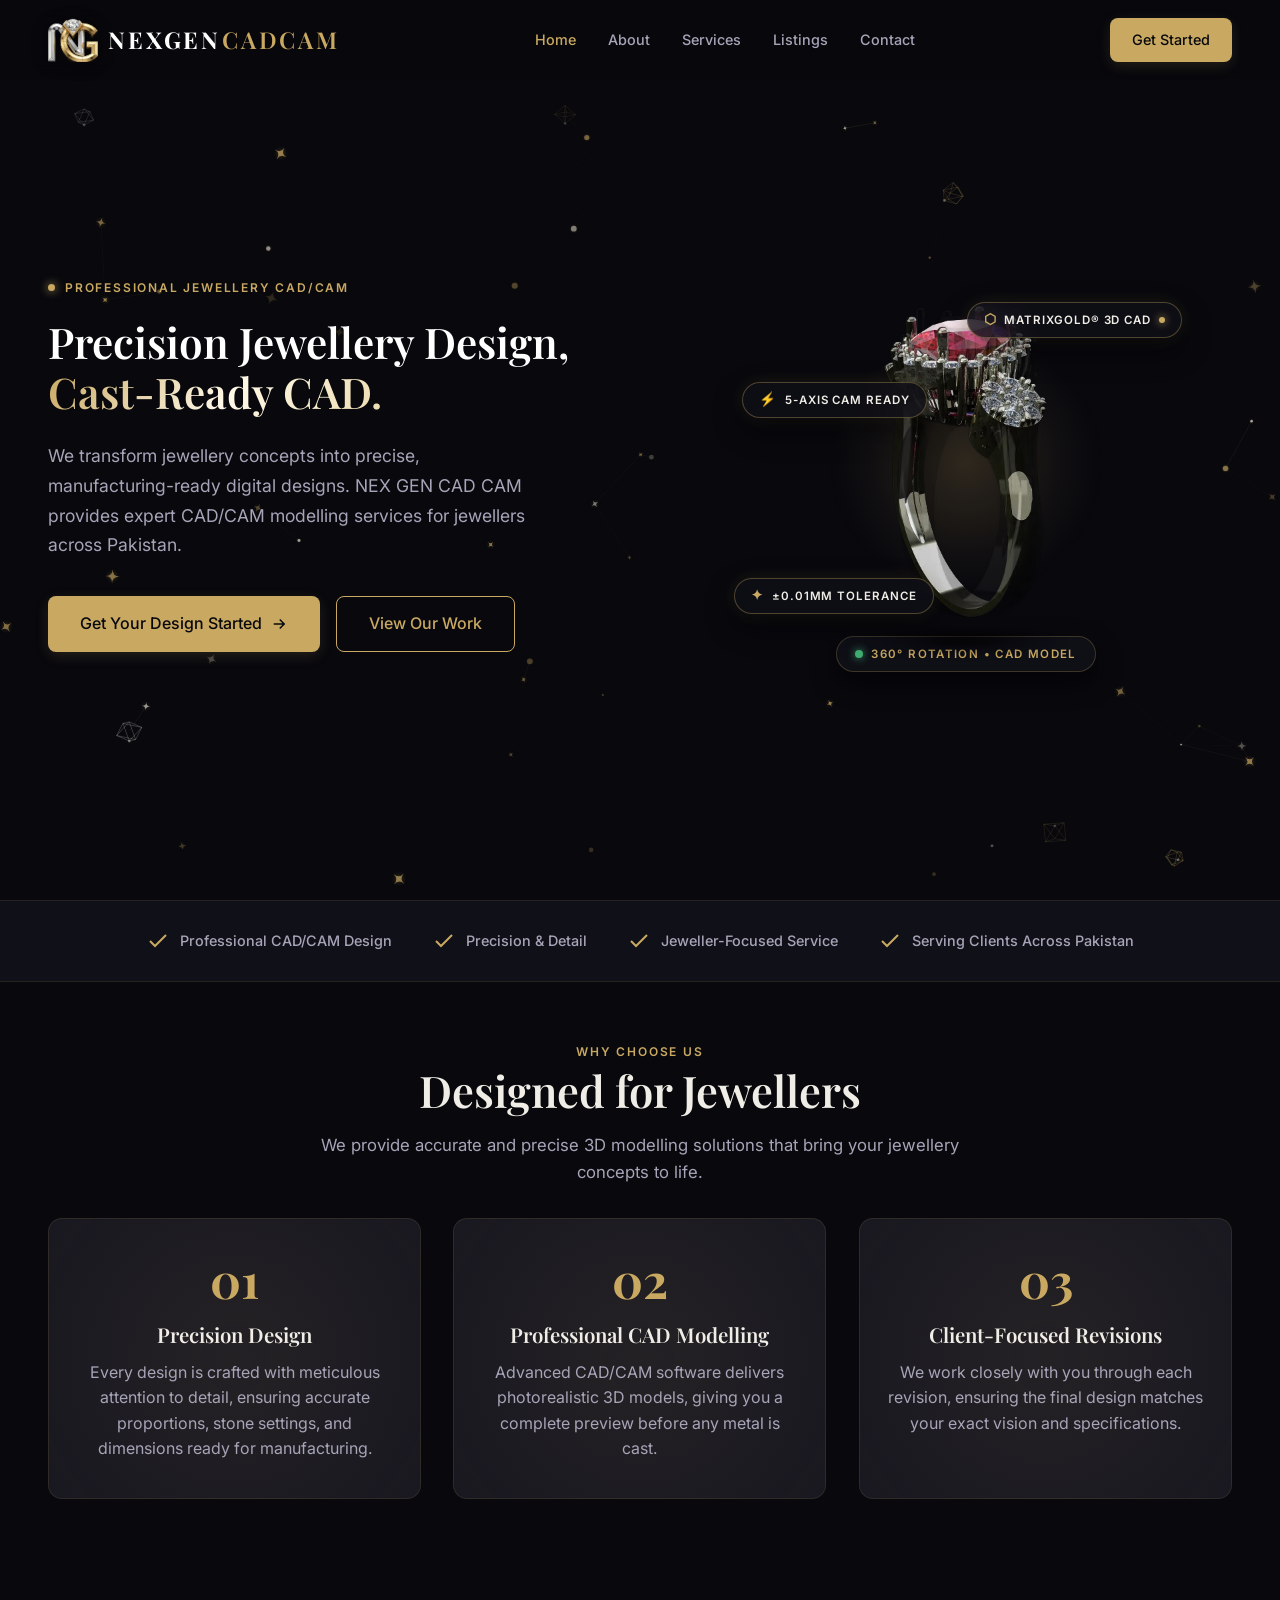
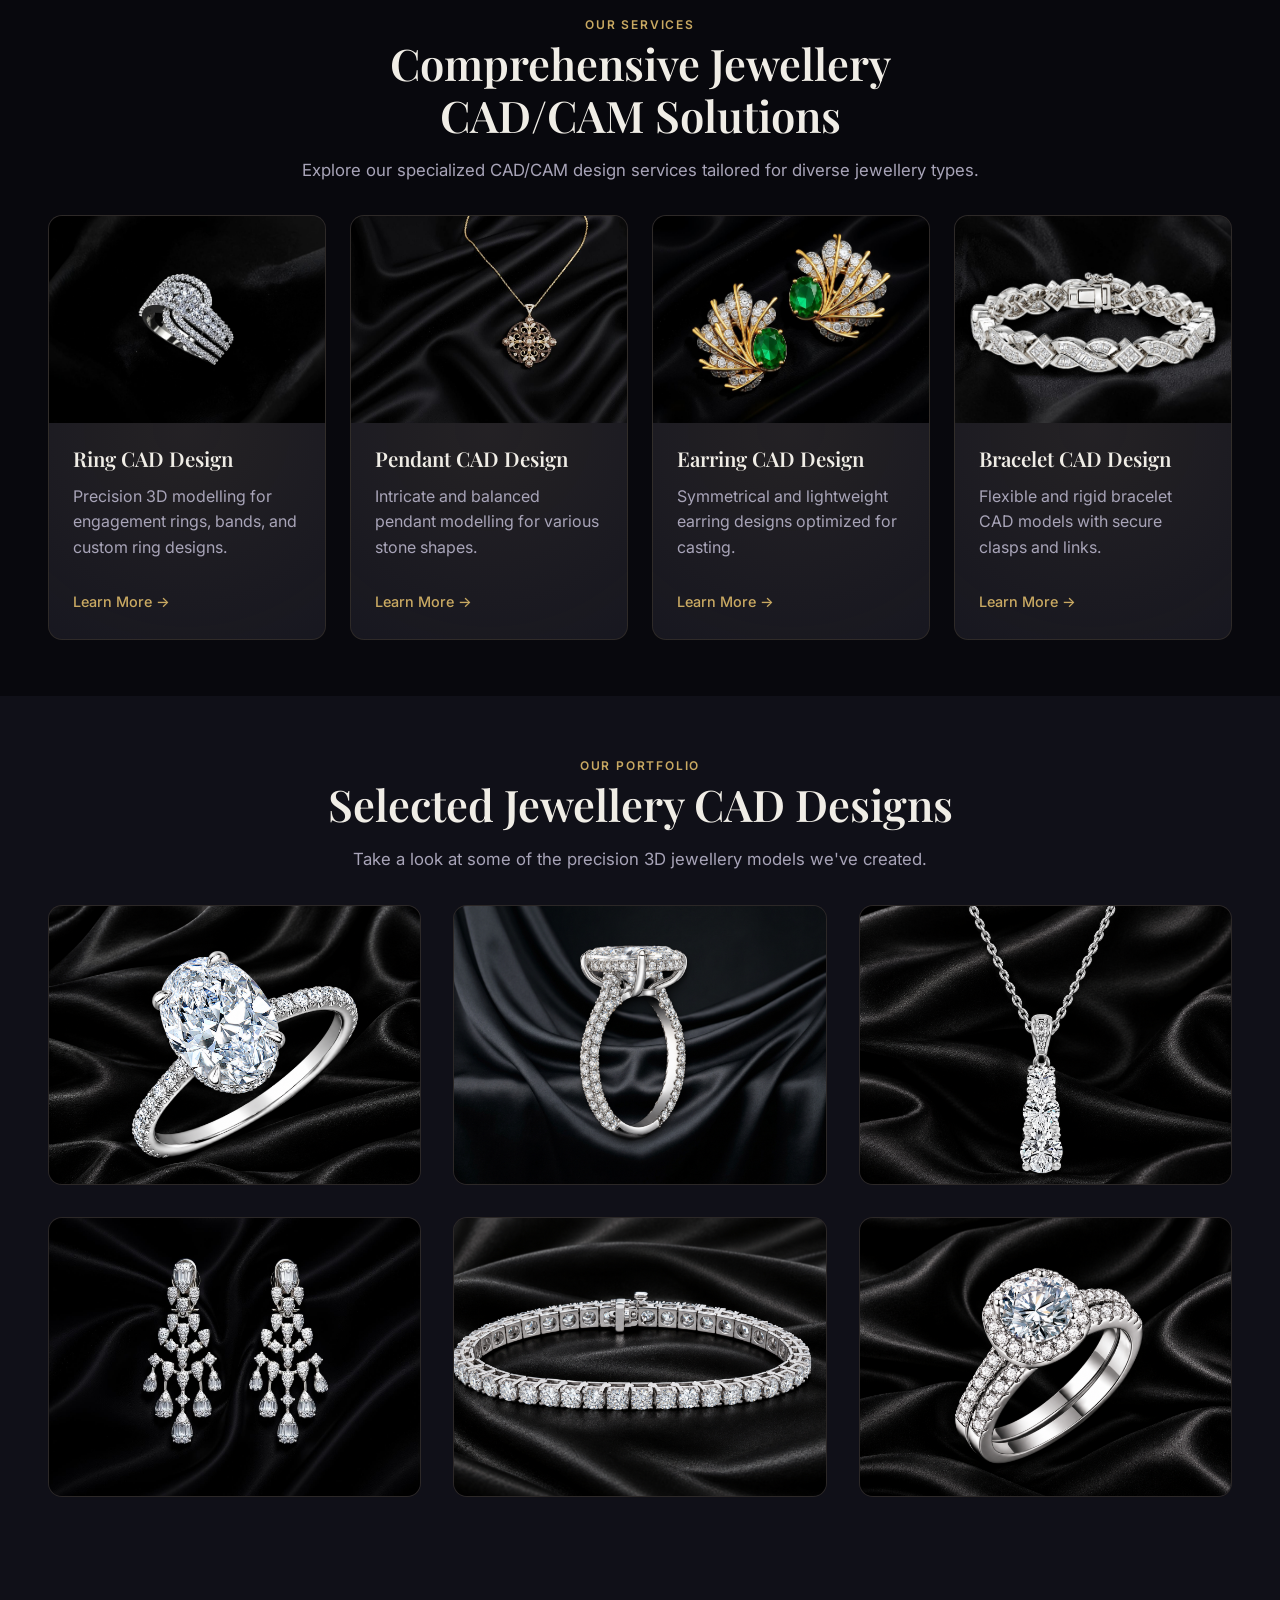
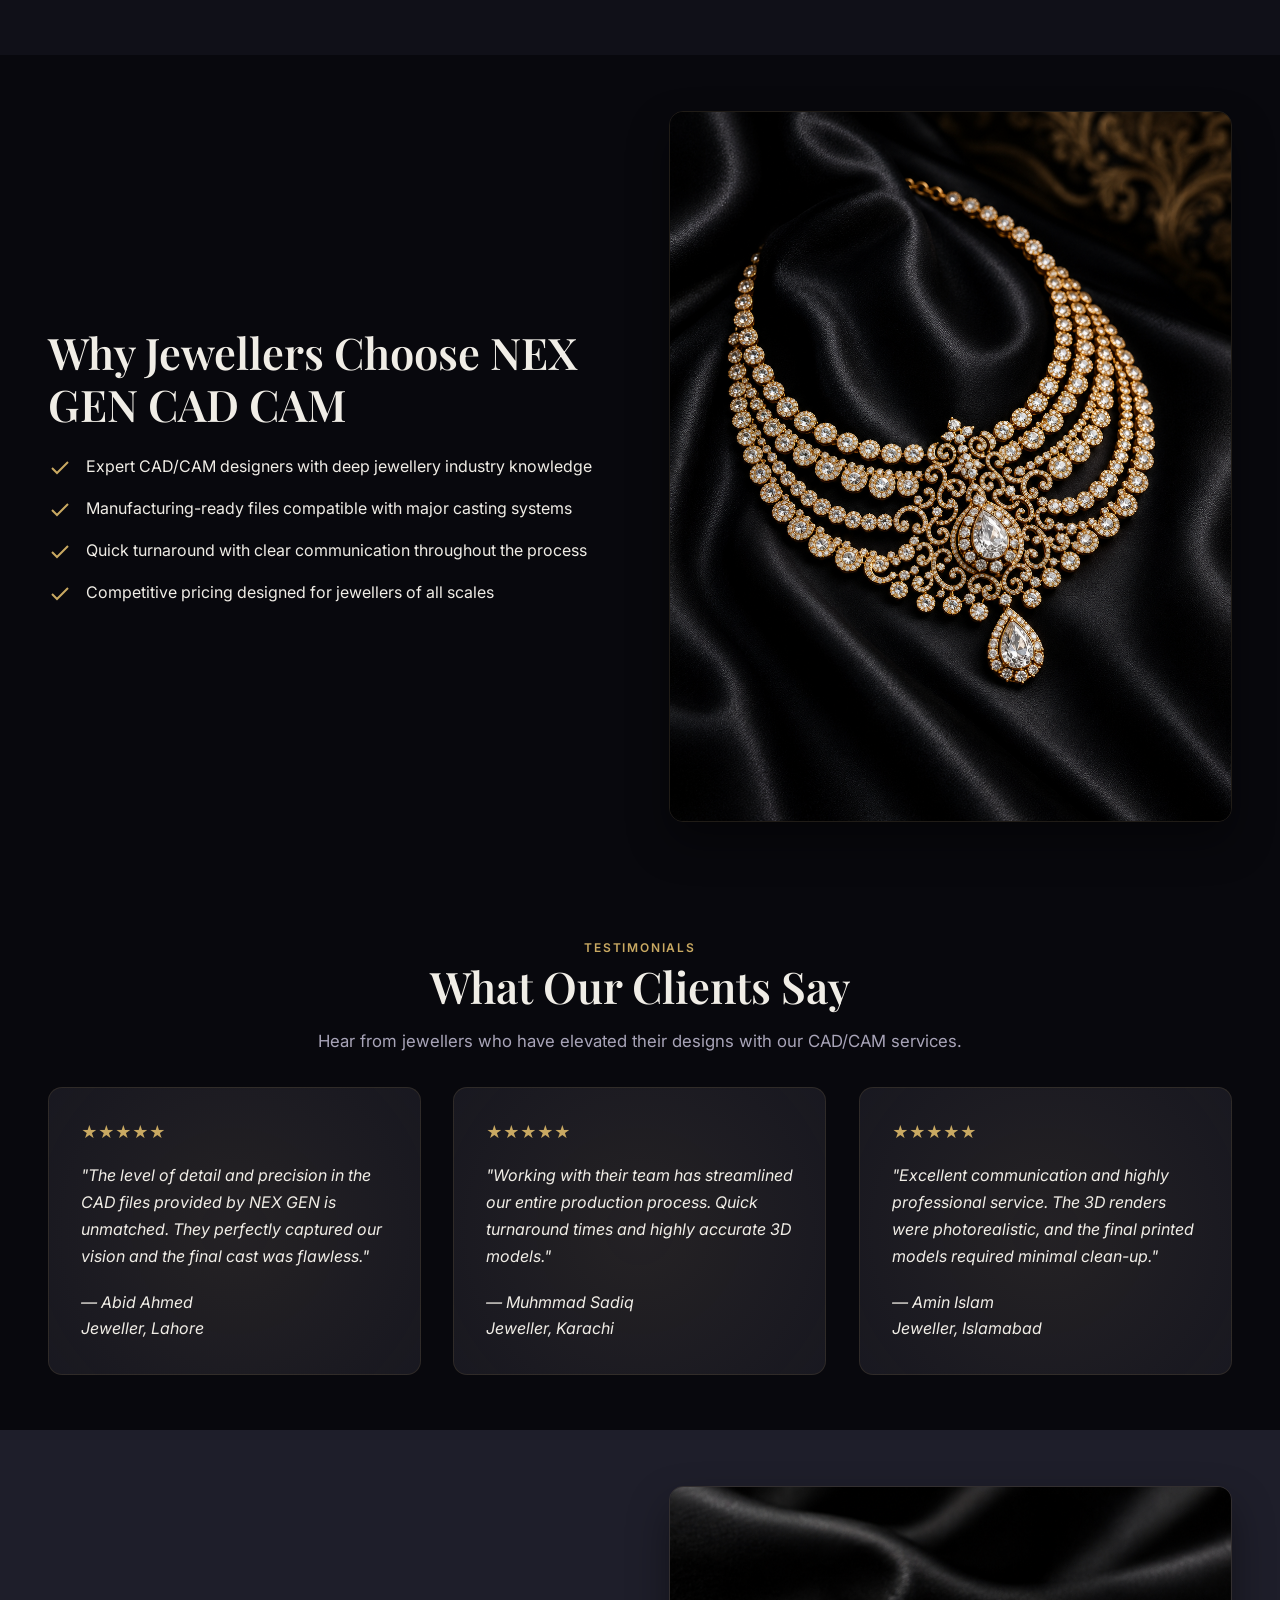
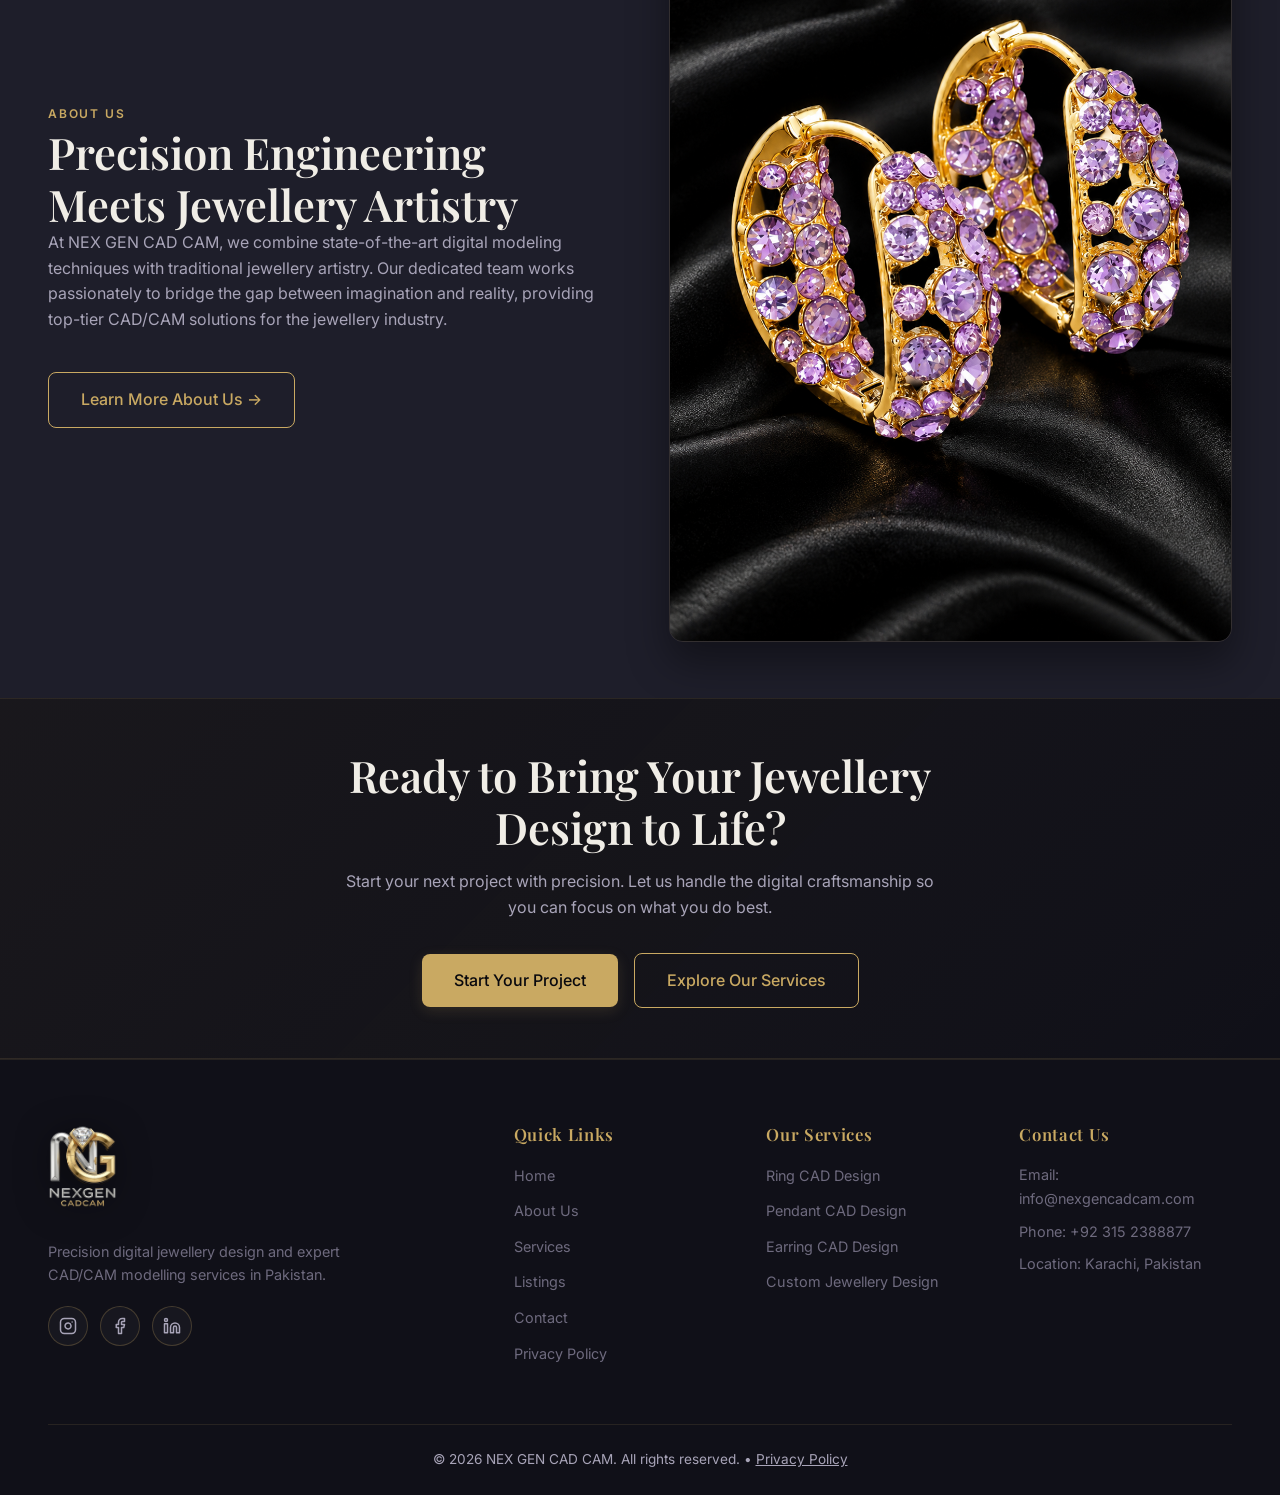
==== commit 558684e7: "Updated NexGenCADCAM website layout and components" ====
--- a/index.html
+++ b/index.html
@@ -5,13 +5,14 @@
   <meta name="viewport" content="width=device-width, initial-scale=1.0">
   <title>NEX GEN CAD CAM | Professional Jewellery CAD/CAM Design Services in Pakistan</title>
   <meta name="description" content="NEX GEN CAD CAM provides professional jewellery CAD/CAM design and 3D modelling services for jewellers across Pakistan. Precision digital jewellery design for rings, pendants, earrings, and bracelets.">
-  <link rel="canonical" href="https://www.nexgencadcam.com/">
+  <meta name="robots" content="index, follow, max-snippet:-1, max-image-preview:large, max-video-preview:-1">
+  <link rel="canonical" href="https://nexgencadcam.com/">
   
   <!-- Open Graph Tags -->
   <meta property="og:type" content="website">
   <meta property="og:title" content="NEX GEN CAD CAM | Professional Jewellery CAD/CAM Design Services">
   <meta property="og:description" content="Precision digital jewellery design for rings, pendants, earrings, and bracelets. Professional CAD/CAM modelling services across Pakistan.">
-  <meta property="og:url" content="https://www.nexgencadcam.com/">
+  <meta property="og:url" content="https://nexgencadcam.com/">
   <meta property="og:site_name" content="NEX GEN CAD CAM">
   
   <!-- Twitter Card -->
@@ -439,6 +440,7 @@
             <li><a href="services.html">Services</a></li>
             <li><a href="listings.html">Listings</a></li>
             <li><a href="contact.html">Contact</a></li>
+            <li><a href="privacy-policy.html">Privacy Policy</a></li>
           </ul>
         </div>
         <div class="footer-links">
@@ -452,13 +454,13 @@
         </div>
         <div class="footer-contact">
           <h4>Contact Us</h4>
-                    <p>Email: <a href="mailto:info@nexgencadcam.com"></a></p>
-                    <p>Phone: <a href="tel:+923000000000">+92 315 2388877</a></p>
-                    <p>Location: Karachi,Pakistan</p>
+          <p>Email: <a href="mailto:info@nexgencadcam.com">info@nexgencadcam.com</a></p>
+          <p>Phone: <a href="tel:+923152388877">+92 315 2388877</a></p>
+          <p>Location: Karachi, Pakistan</p>
         </div>
       </div>
       <div class="footer-bottom">
-        <p>&copy; <span data-year>2026</span> NEX GEN CAD CAM. All rights reserved.</p>
+        <p>&copy; <span data-year>2026</span> NEX GEN CAD CAM. All rights reserved. &bull; <a href="privacy-policy.html" style="color:var(--text-secondary);text-decoration:underline;">Privacy Policy</a></p>
       </div>
     </div>
   </footer>
--- a/css/style.css
+++ b/css/style.css
@@ -574,9 +574,9 @@
 }
 
 .hero-content {
-  max-width: 600px;
+  max-width: 660px;
   z-index: 2;
-  flex: 1;
+  flex: 1.15;
 }
 
 .hero .eyebrow {
@@ -586,6 +586,8 @@
 .hero h1 {
   margin-bottom: 24px;
   color: var(--white);
+  font-size: clamp(2rem, 3.3vw, 3.25rem);
+  line-height: 1.18;
 }
 
 .hero .lede {
@@ -630,12 +632,26 @@
     display: flex;
     flex-direction: column;
     align-items: center;
+    max-width: 100%;
   }
   .hero .lede {
     text-align: center;
   }
   .hero-ctas {
     justify-content: center;
+  }
+}
+
+@media (max-width: 600px) {
+  .hero h1 {
+    font-size: clamp(1.55rem, 5.8vw, 2.1rem);
+    line-height: 1.22;
+  }
+}
+
+@media (max-width: 420px) {
+  .hero h1 {
+    font-size: clamp(1.35rem, 5.4vw, 1.7rem);
   }
 }
 
@@ -2473,6 +2489,9 @@
    -------------------------------------------------------------------------- */
 .hero-rotator {
   display: inline-block;
+  white-space: nowrap;
+  vertical-align: bottom;
+  min-height: 1.18em;
   position: relative;
   transition: transform 0.35s cubic-bezier(0.16, 1, 0.3, 1), 
               opacity 0.35s cubic-bezier(0.16, 1, 0.3, 1), 
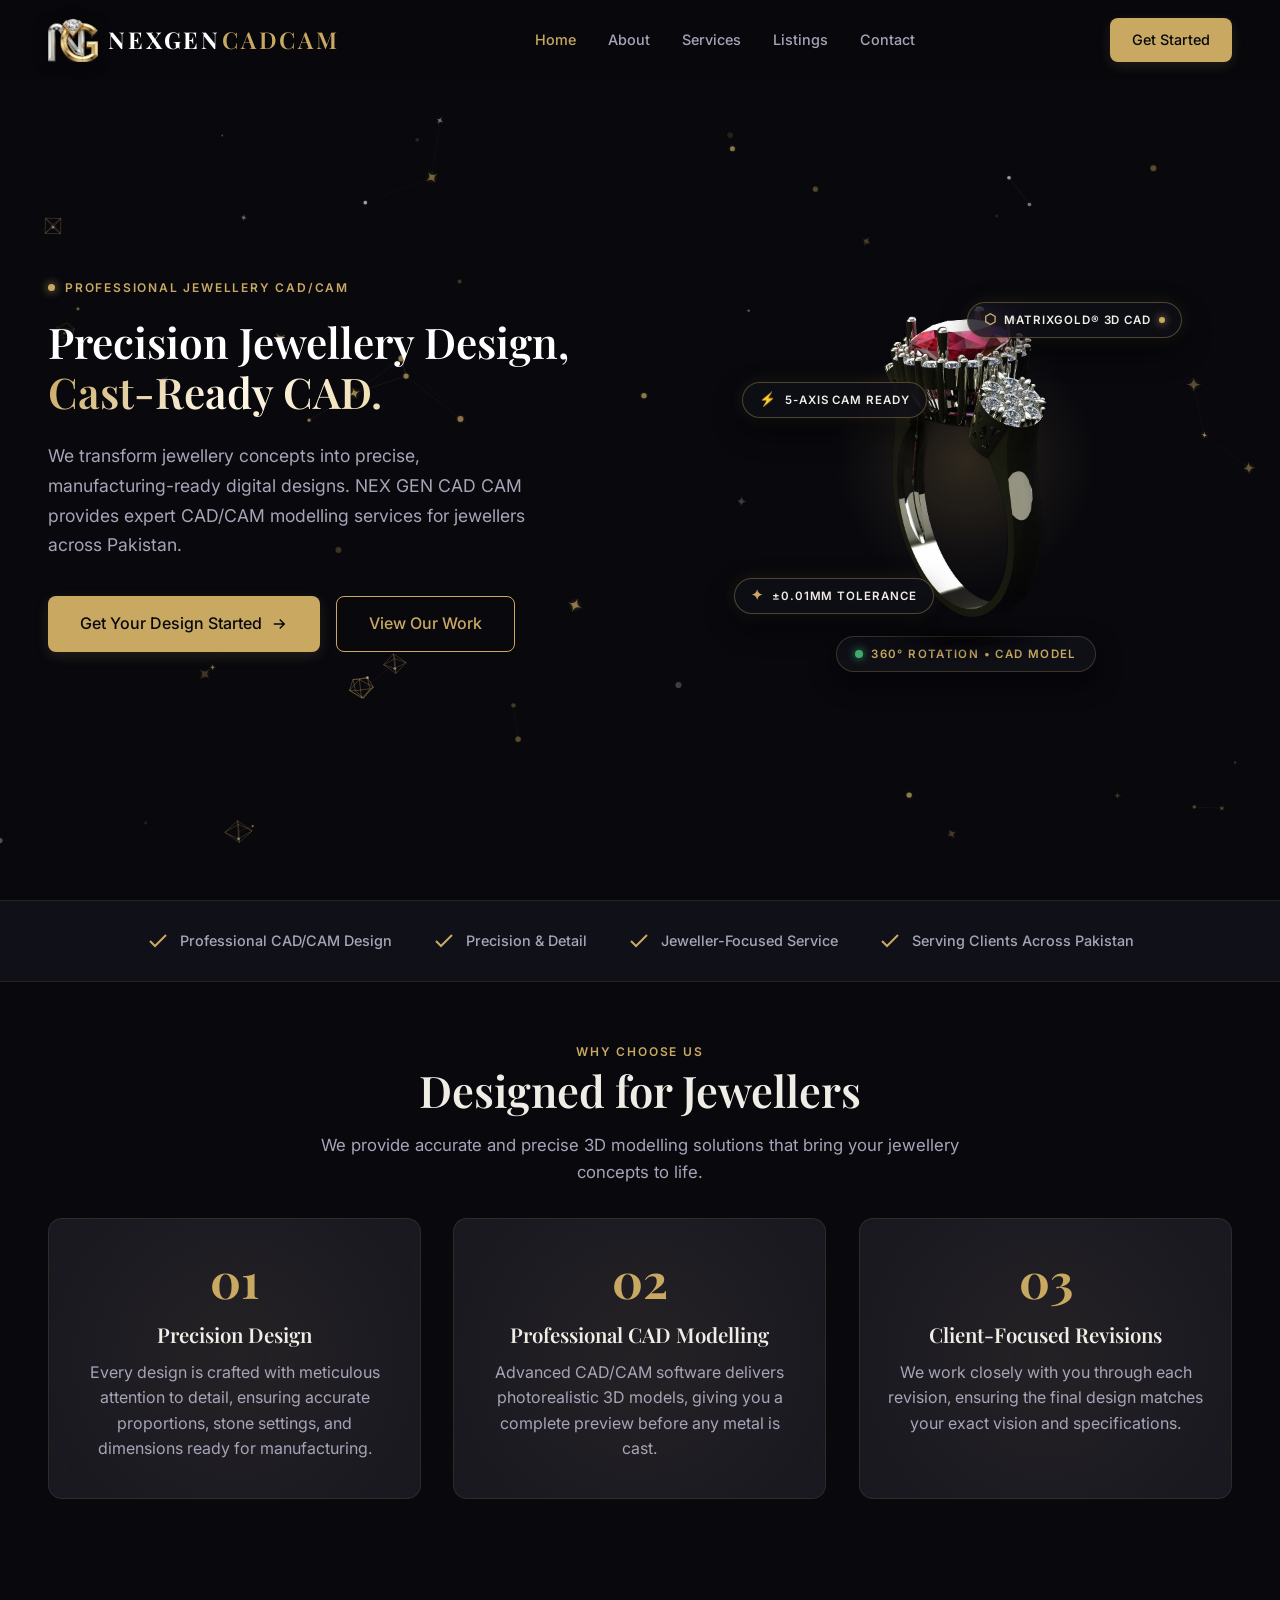
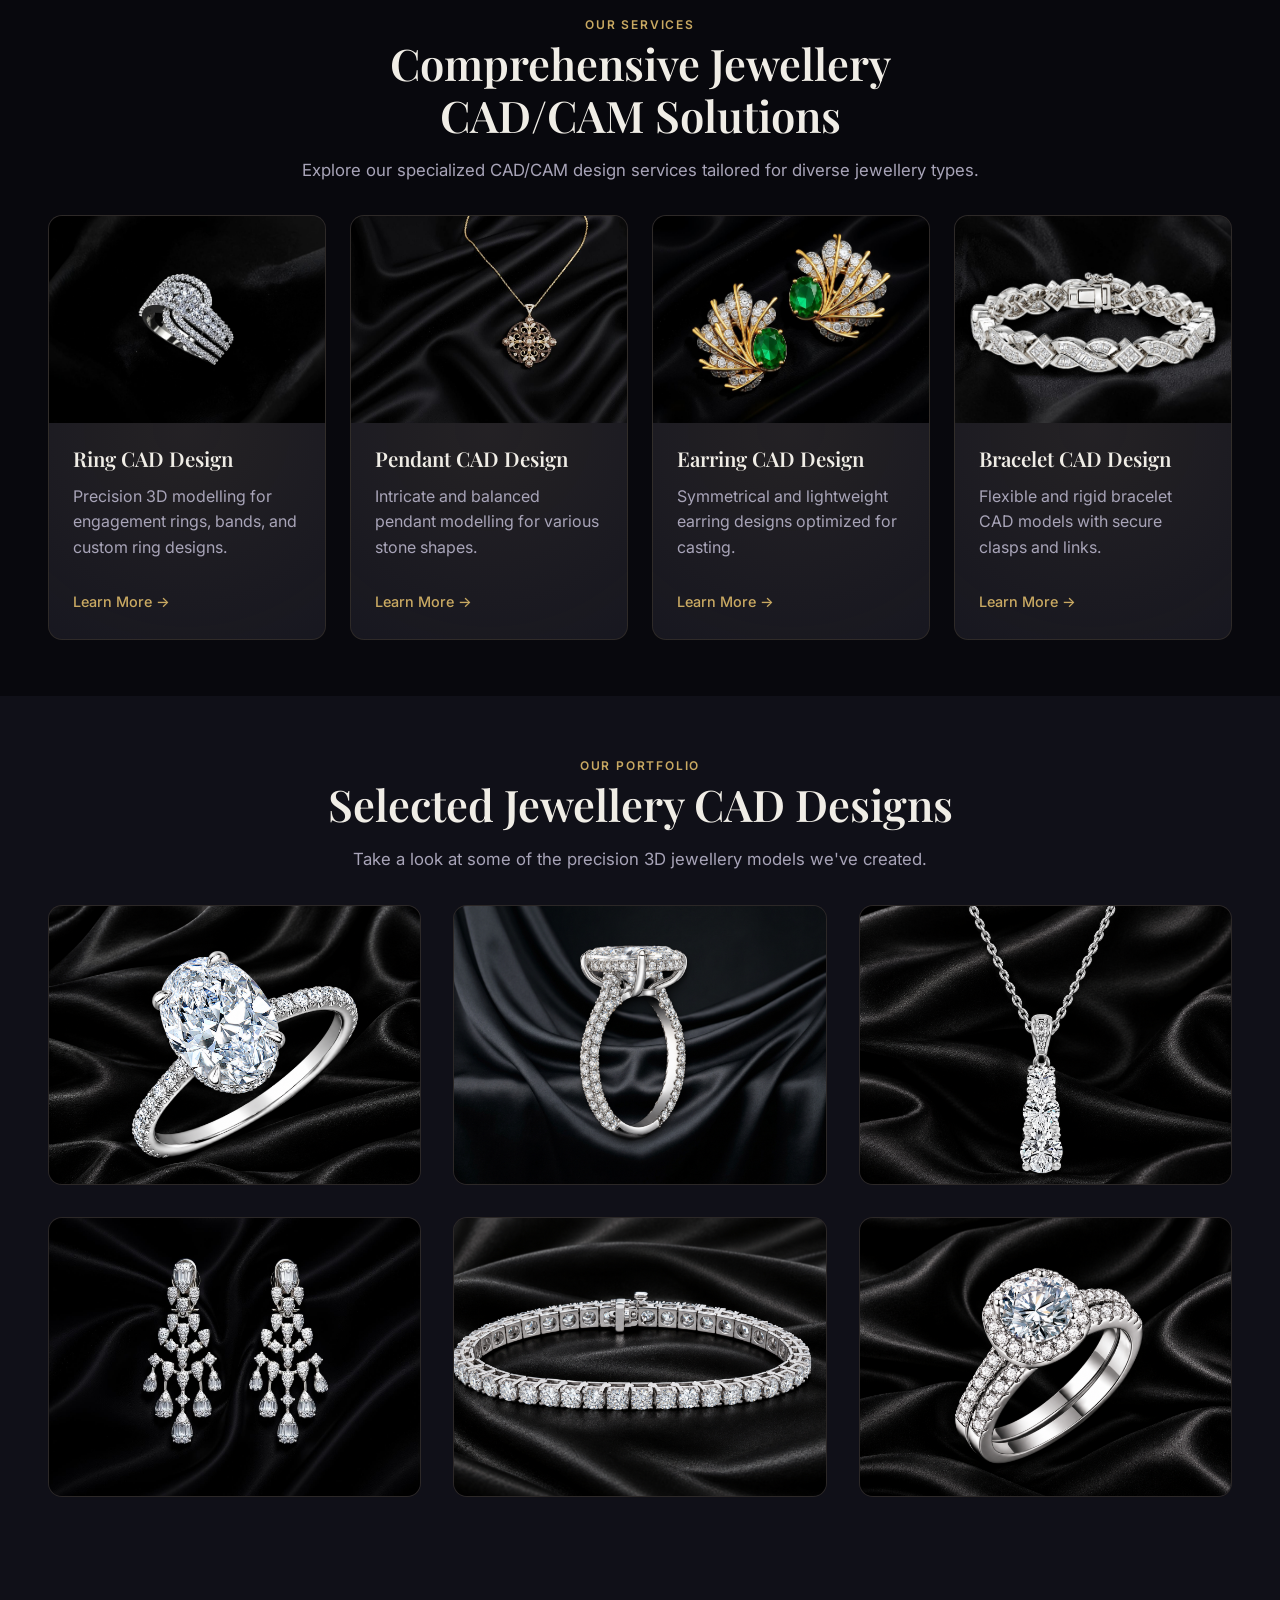
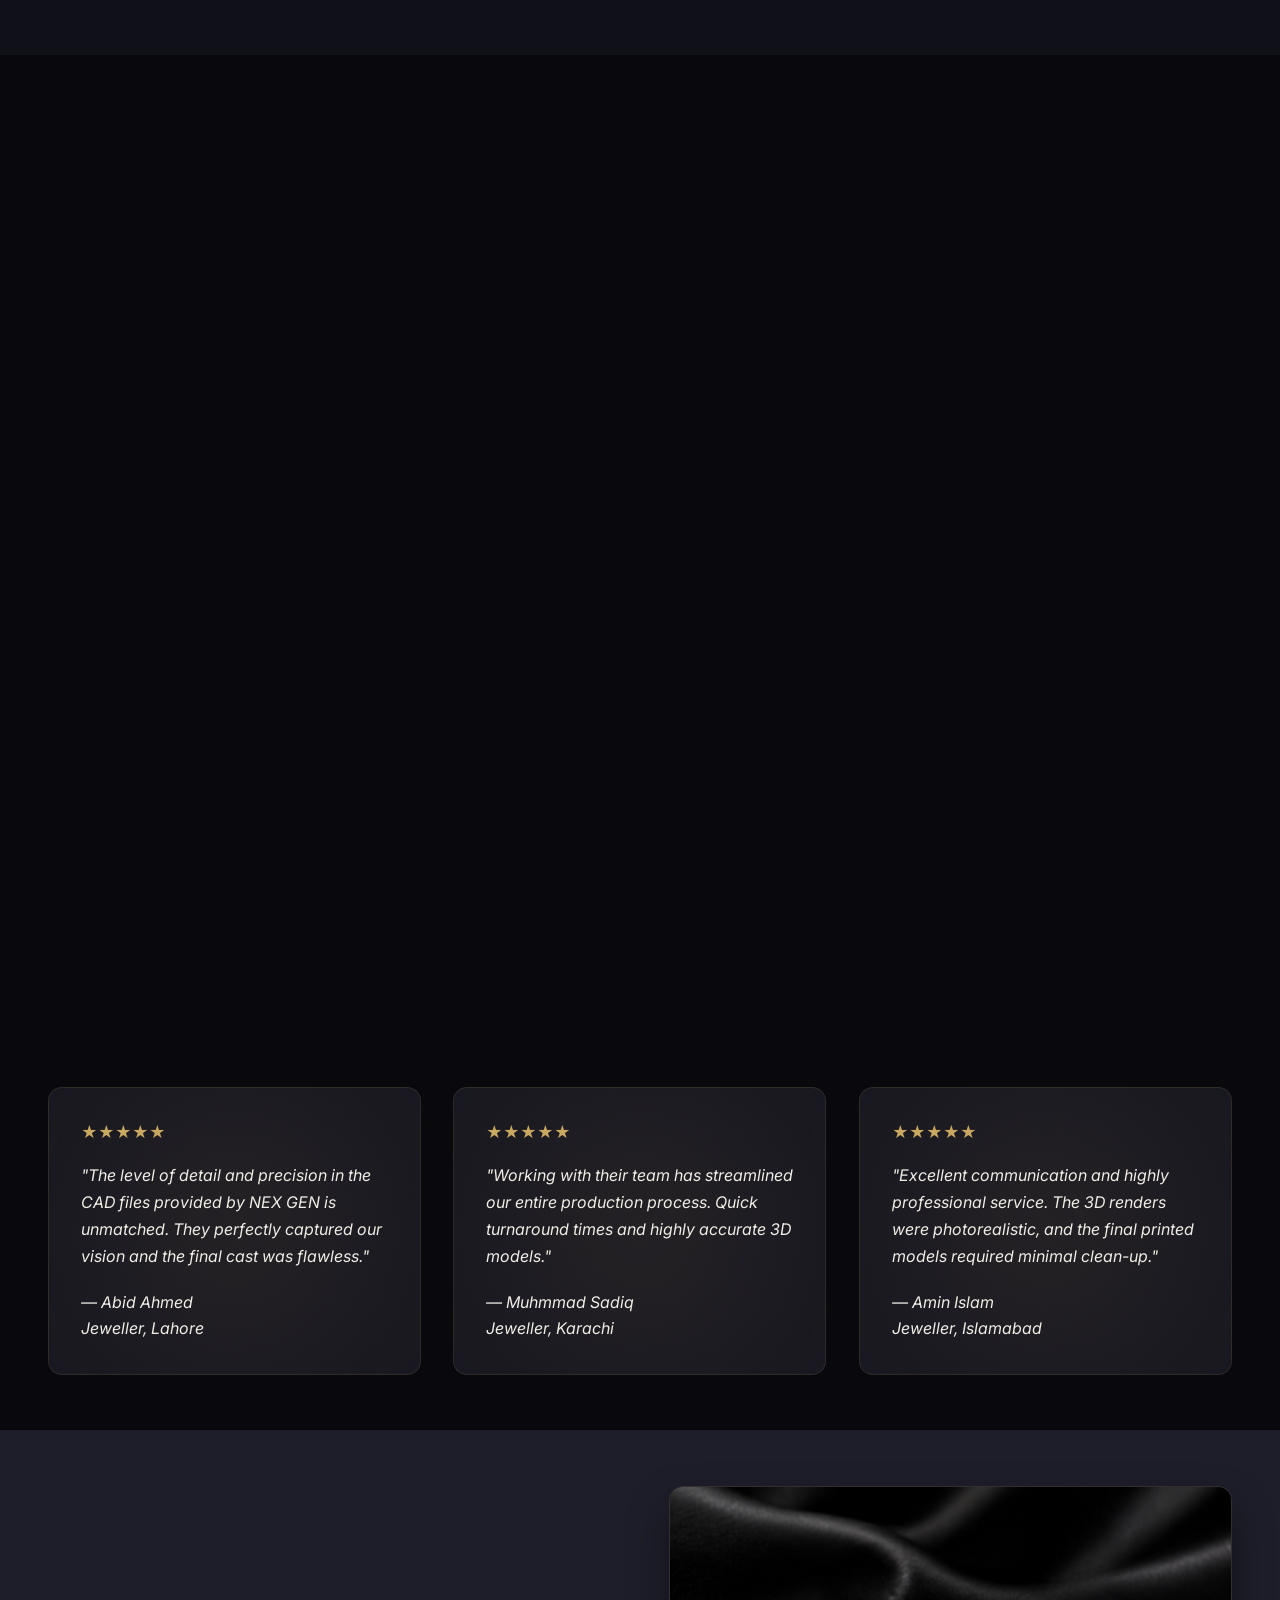
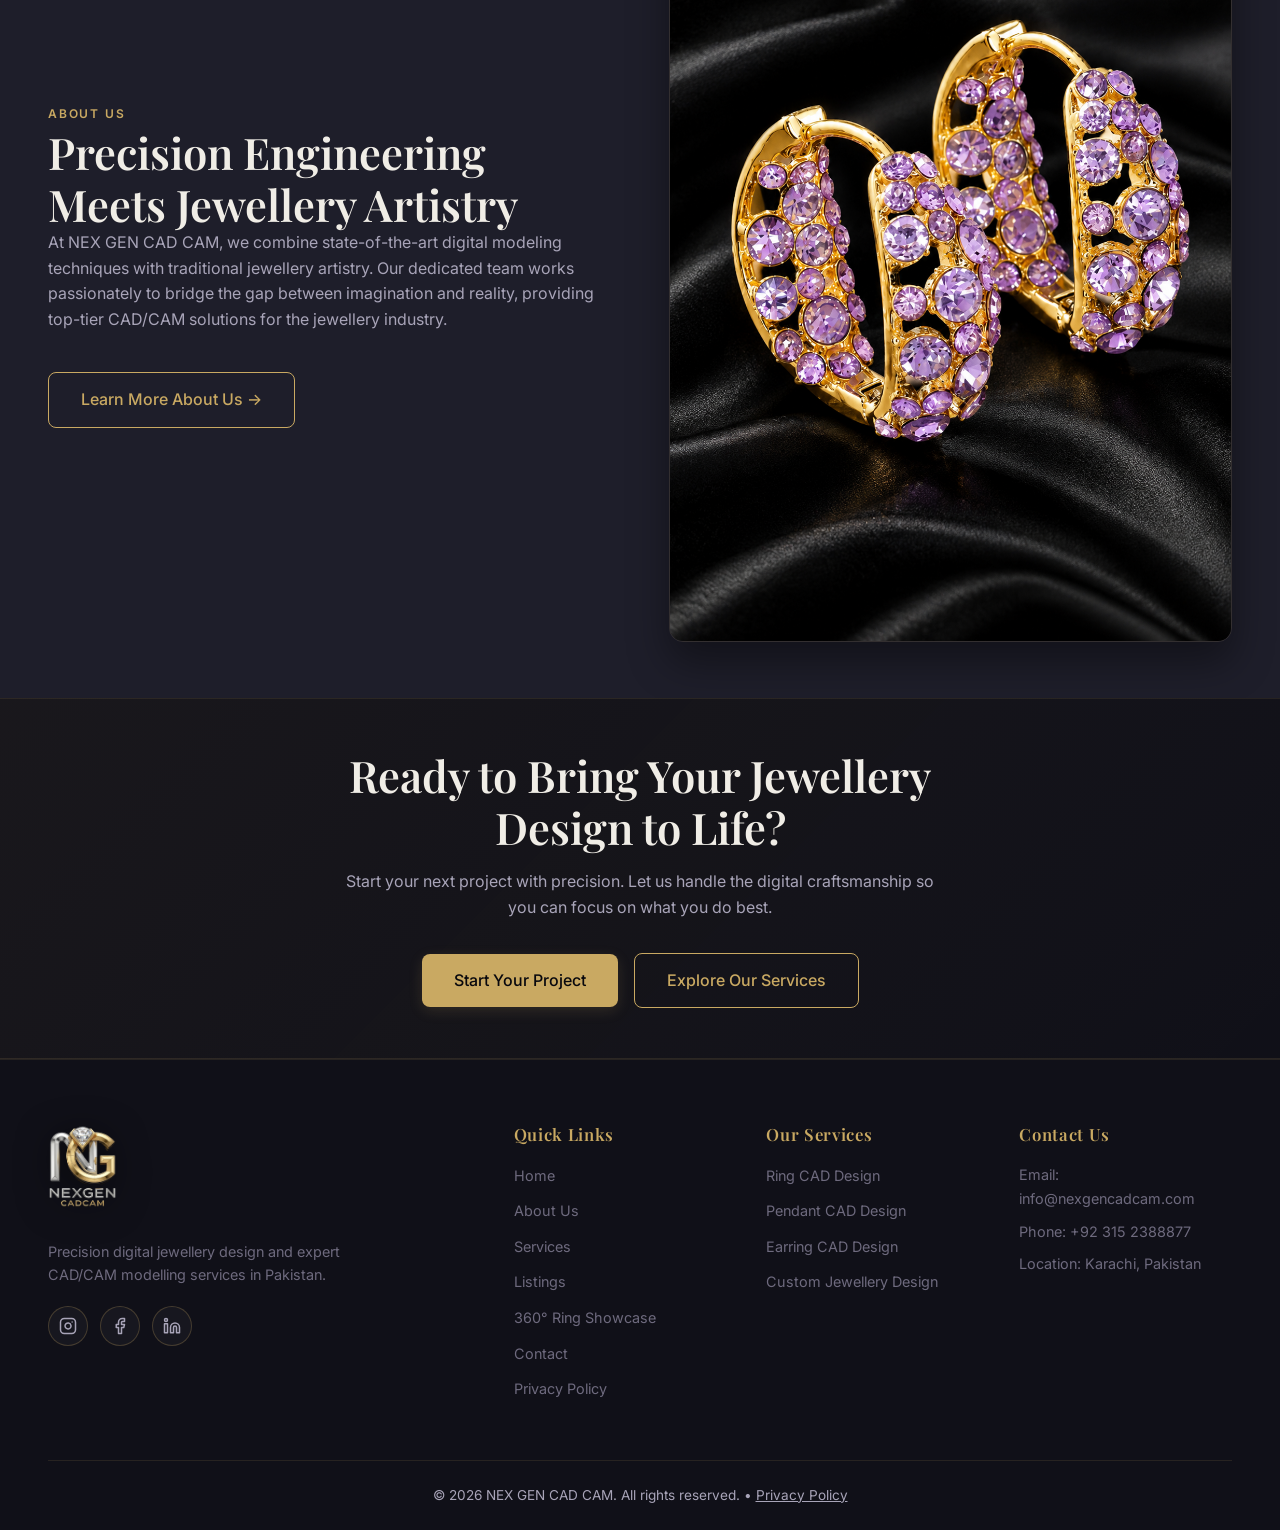
==== commit efeacaed: "Add SEO-friendly ring-360.html video showcase page with VideoObject schema and homepage links" ====
--- a/index.html
+++ b/index.html
@@ -123,7 +123,7 @@
               <div class="ring-floor-shadow"></div>
 
               <!-- CAD 360 Live Badge -->
-              <a href="ring-360-preview.html" class="ring-cad-badge" style="text-decoration: none; cursor: pointer; bottom: -10px;" title="Open Full Interactive 360° Studio Viewer">
+              <a href="ring-360.html" class="ring-cad-badge" style="text-decoration: none; cursor: pointer; bottom: -10px;" title="Open 360° Ring CAD Video Showcase">
                 <span class="badge-dot"></span>
                 <span>360° ROTATION &bull; CAD MODEL</span>
               </a>
@@ -439,6 +439,7 @@
             <li><a href="about.html">About Us</a></li>
             <li><a href="services.html">Services</a></li>
             <li><a href="listings.html">Listings</a></li>
+            <li><a href="ring-360.html">360° Ring Showcase</a></li>
             <li><a href="contact.html">Contact</a></li>
             <li><a href="privacy-policy.html">Privacy Policy</a></li>
           </ul>
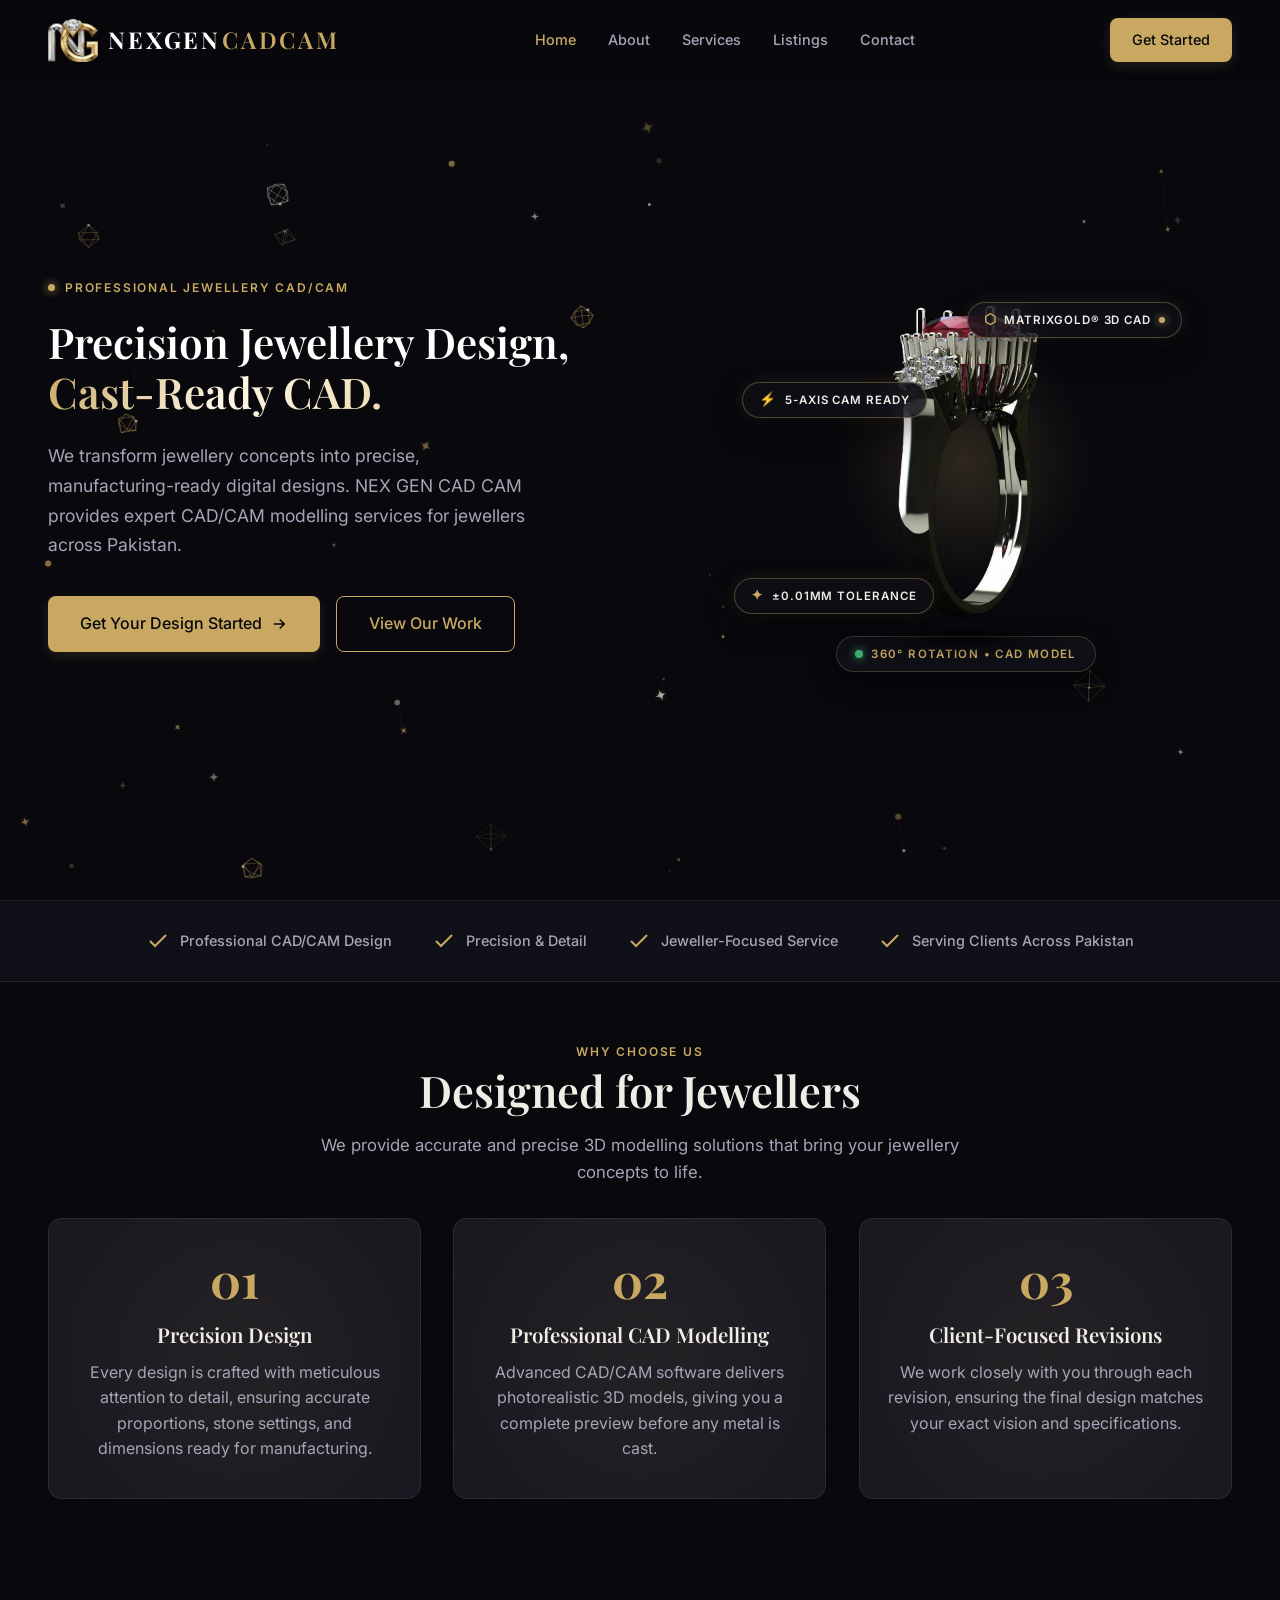
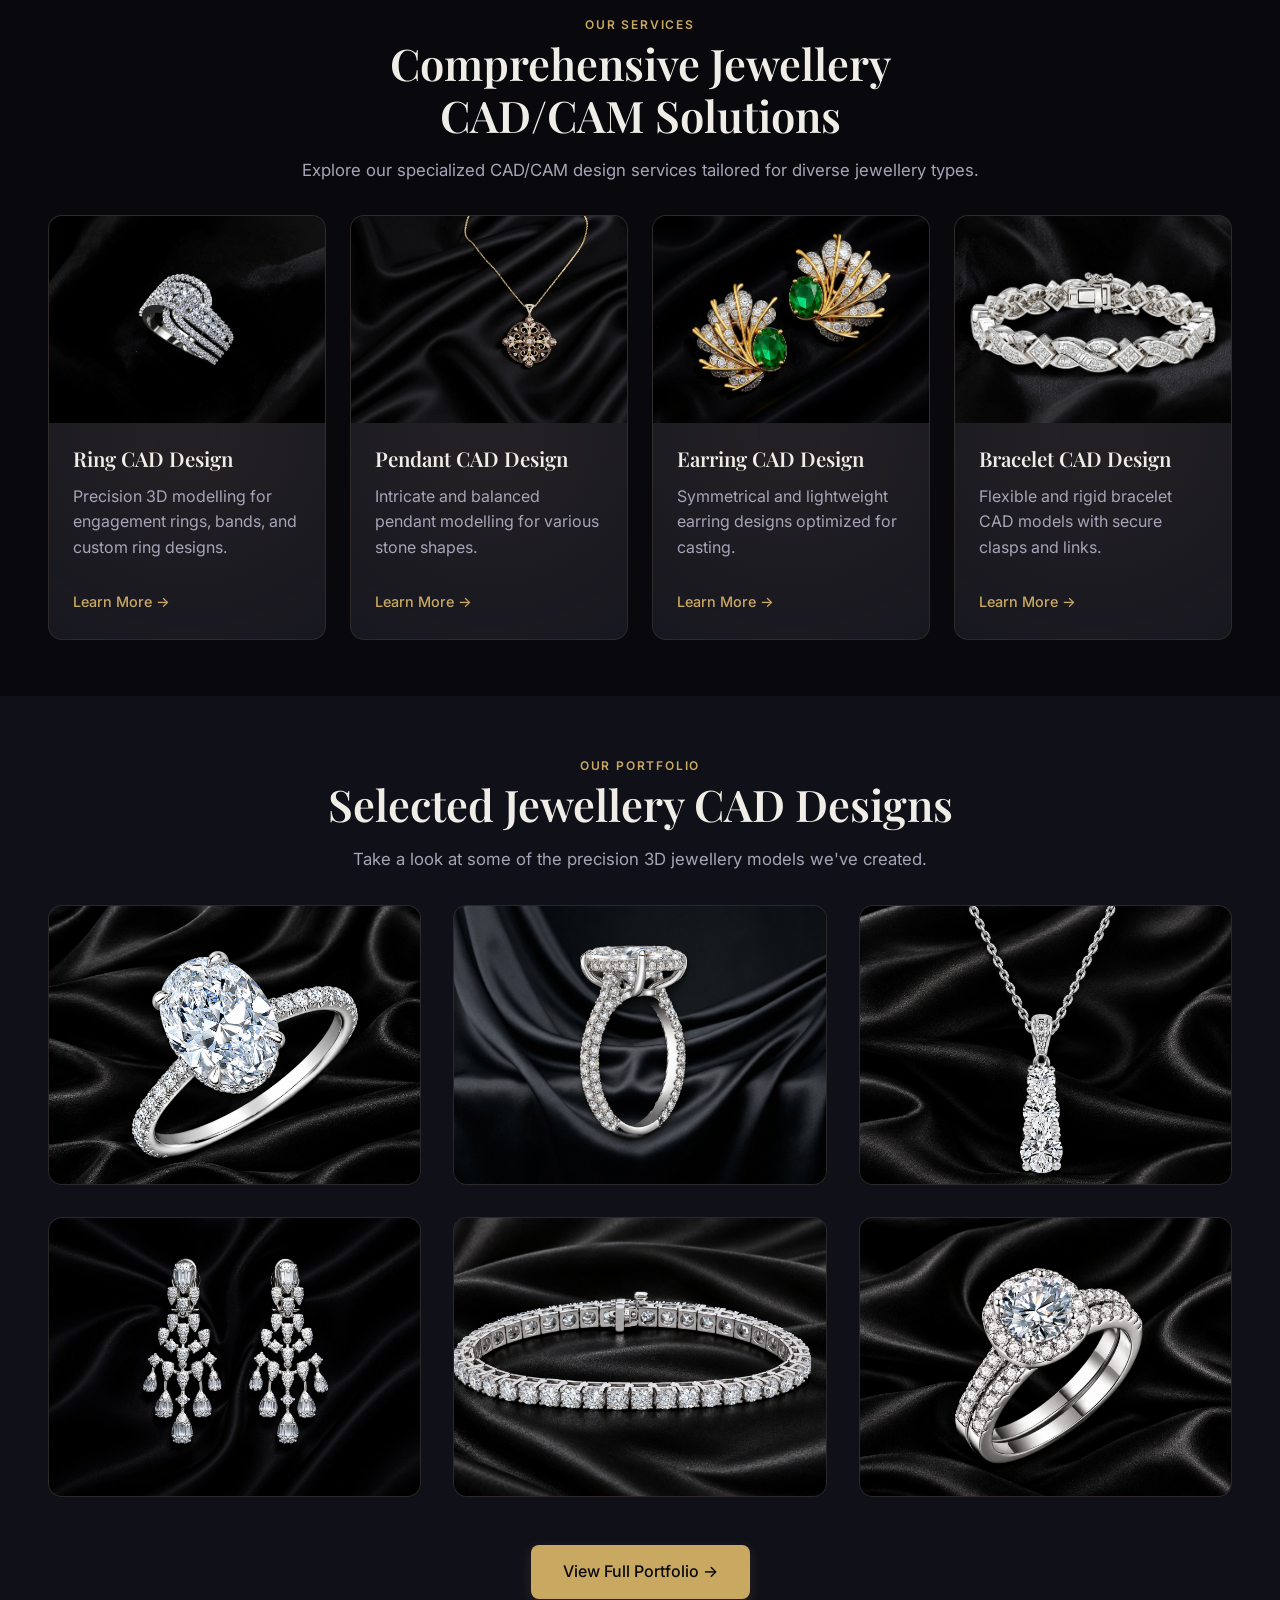
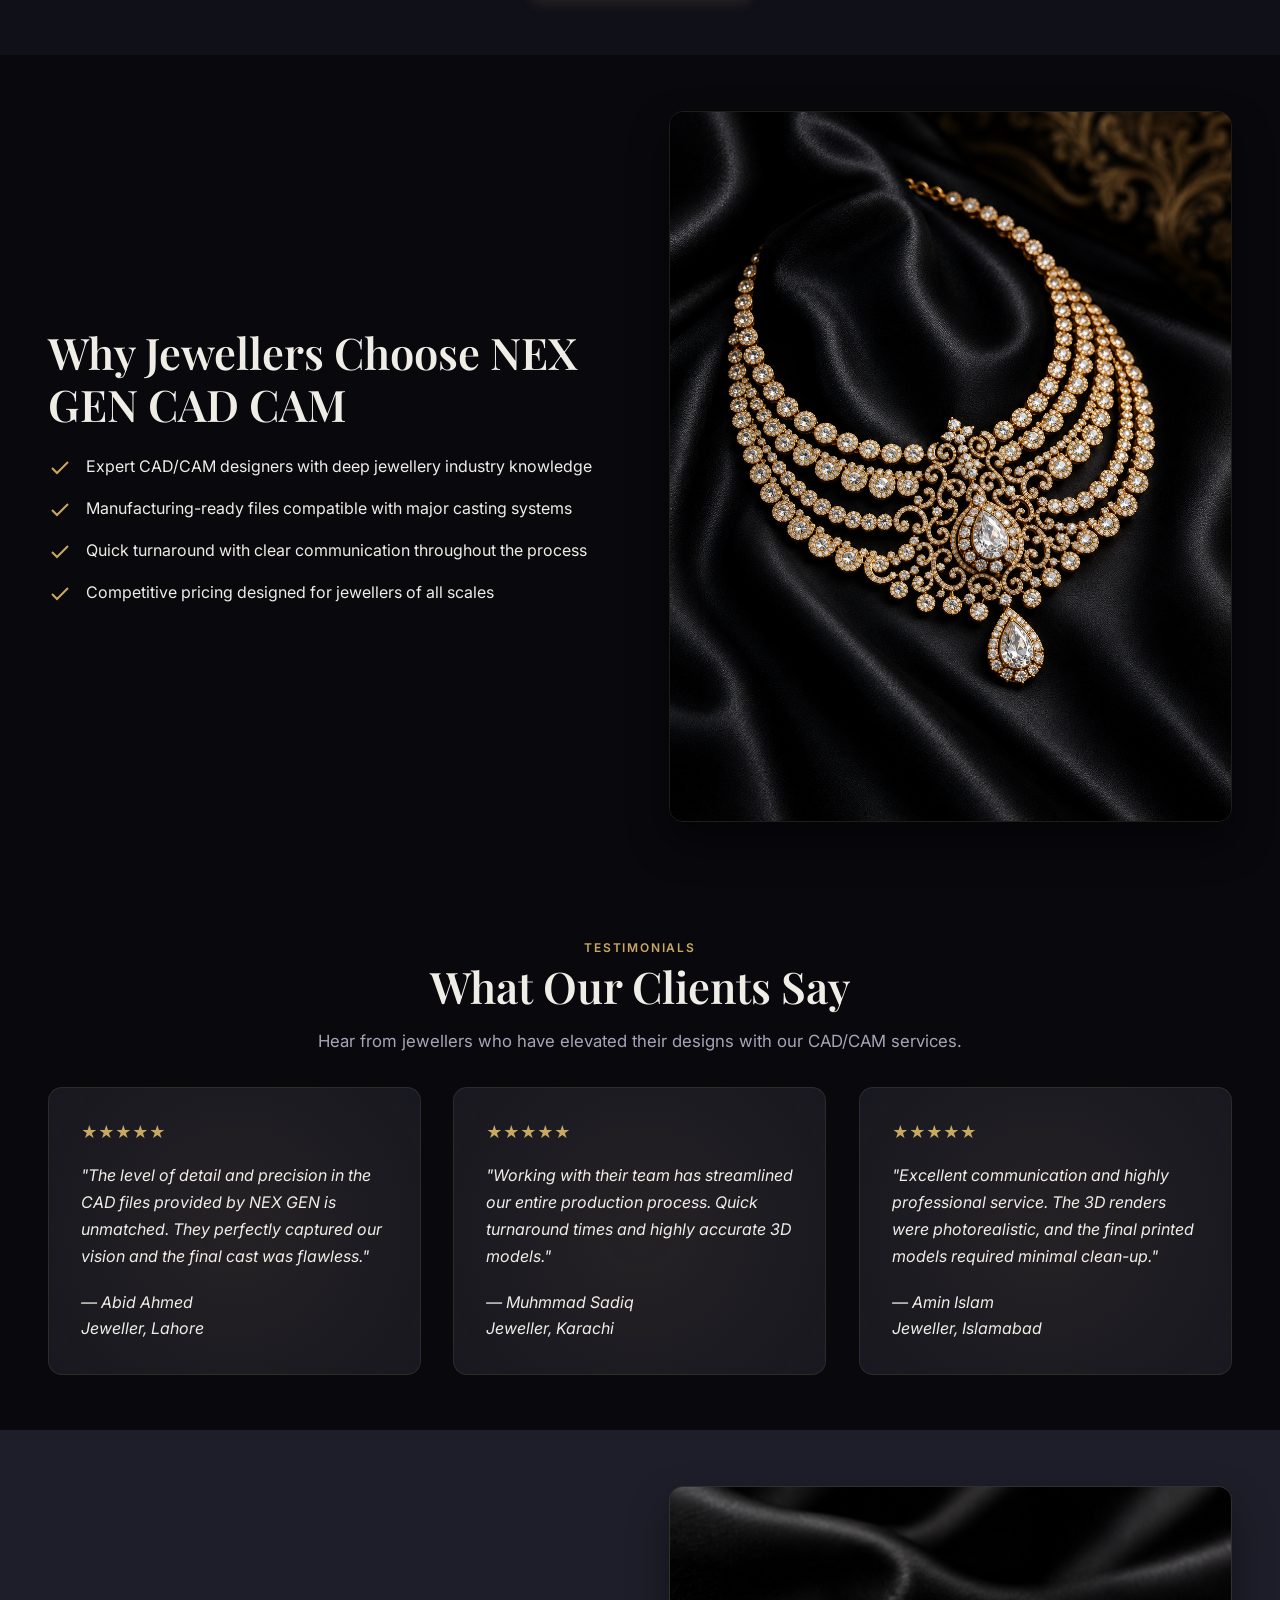
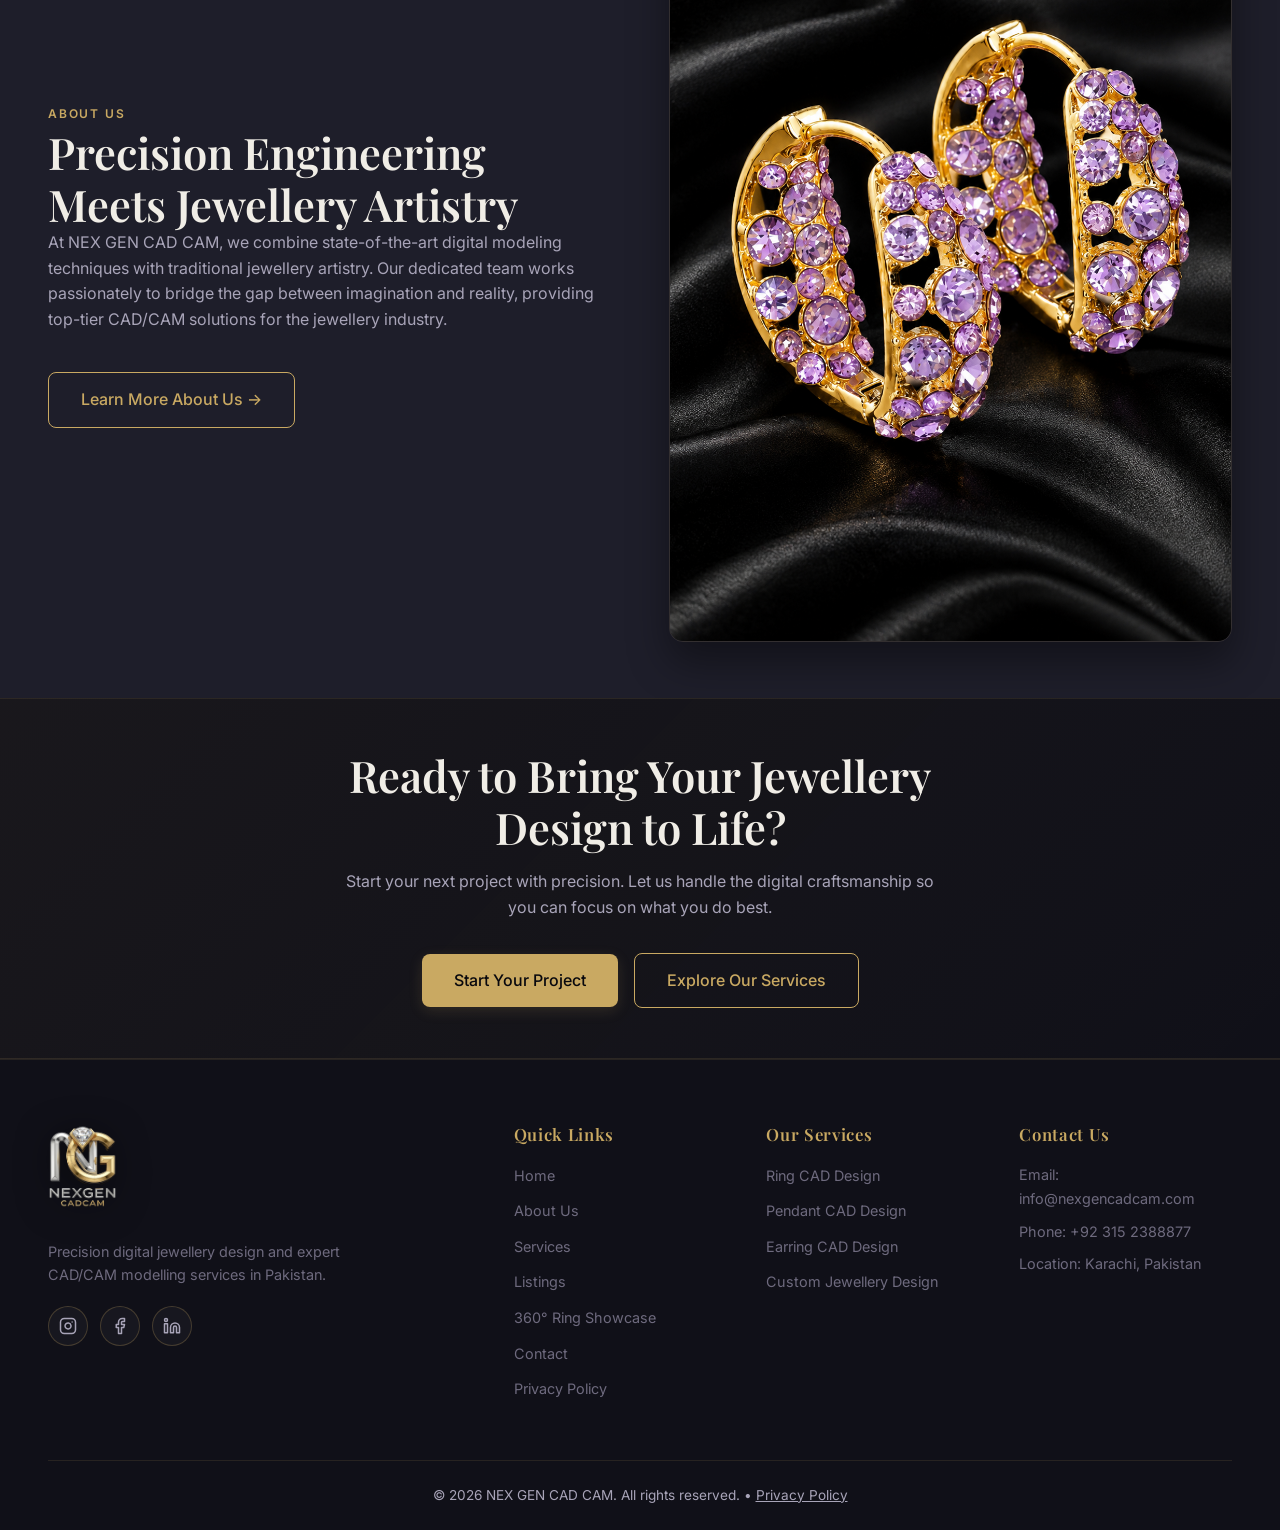
==== commit d2e0290a: "Update favicon and branding" ====
--- a/index.html
+++ b/index.html
@@ -33,7 +33,8 @@
   <link rel="stylesheet" href="css/style.css">
   
   <!-- Favicon -->
-  <link rel="icon" href="data:image/svg+xml,<svg xmlns=%22http://www.w3.org/2000/svg%22 viewBox=%220 0 100 100%22><rect width=%22100%22 height=%22100%22 fill=%22%2308080D%22/><path d=%22M50 15 L85 50 L50 85 L15 50 Z%22 fill=%22none%22 stroke=%22%23C9A962%22 stroke-width=%228%22/></svg>" type="image/svg+xml">
+  <link rel="icon" href="images/logo_cropped.png" type="image/png">
+  <link rel="apple-touch-icon" href="images/logo_cropped.png">
 </head>
 <body>
   <canvas id="globalParticleCanvas" class="global-particles-canvas" aria-hidden="true"></canvas>
